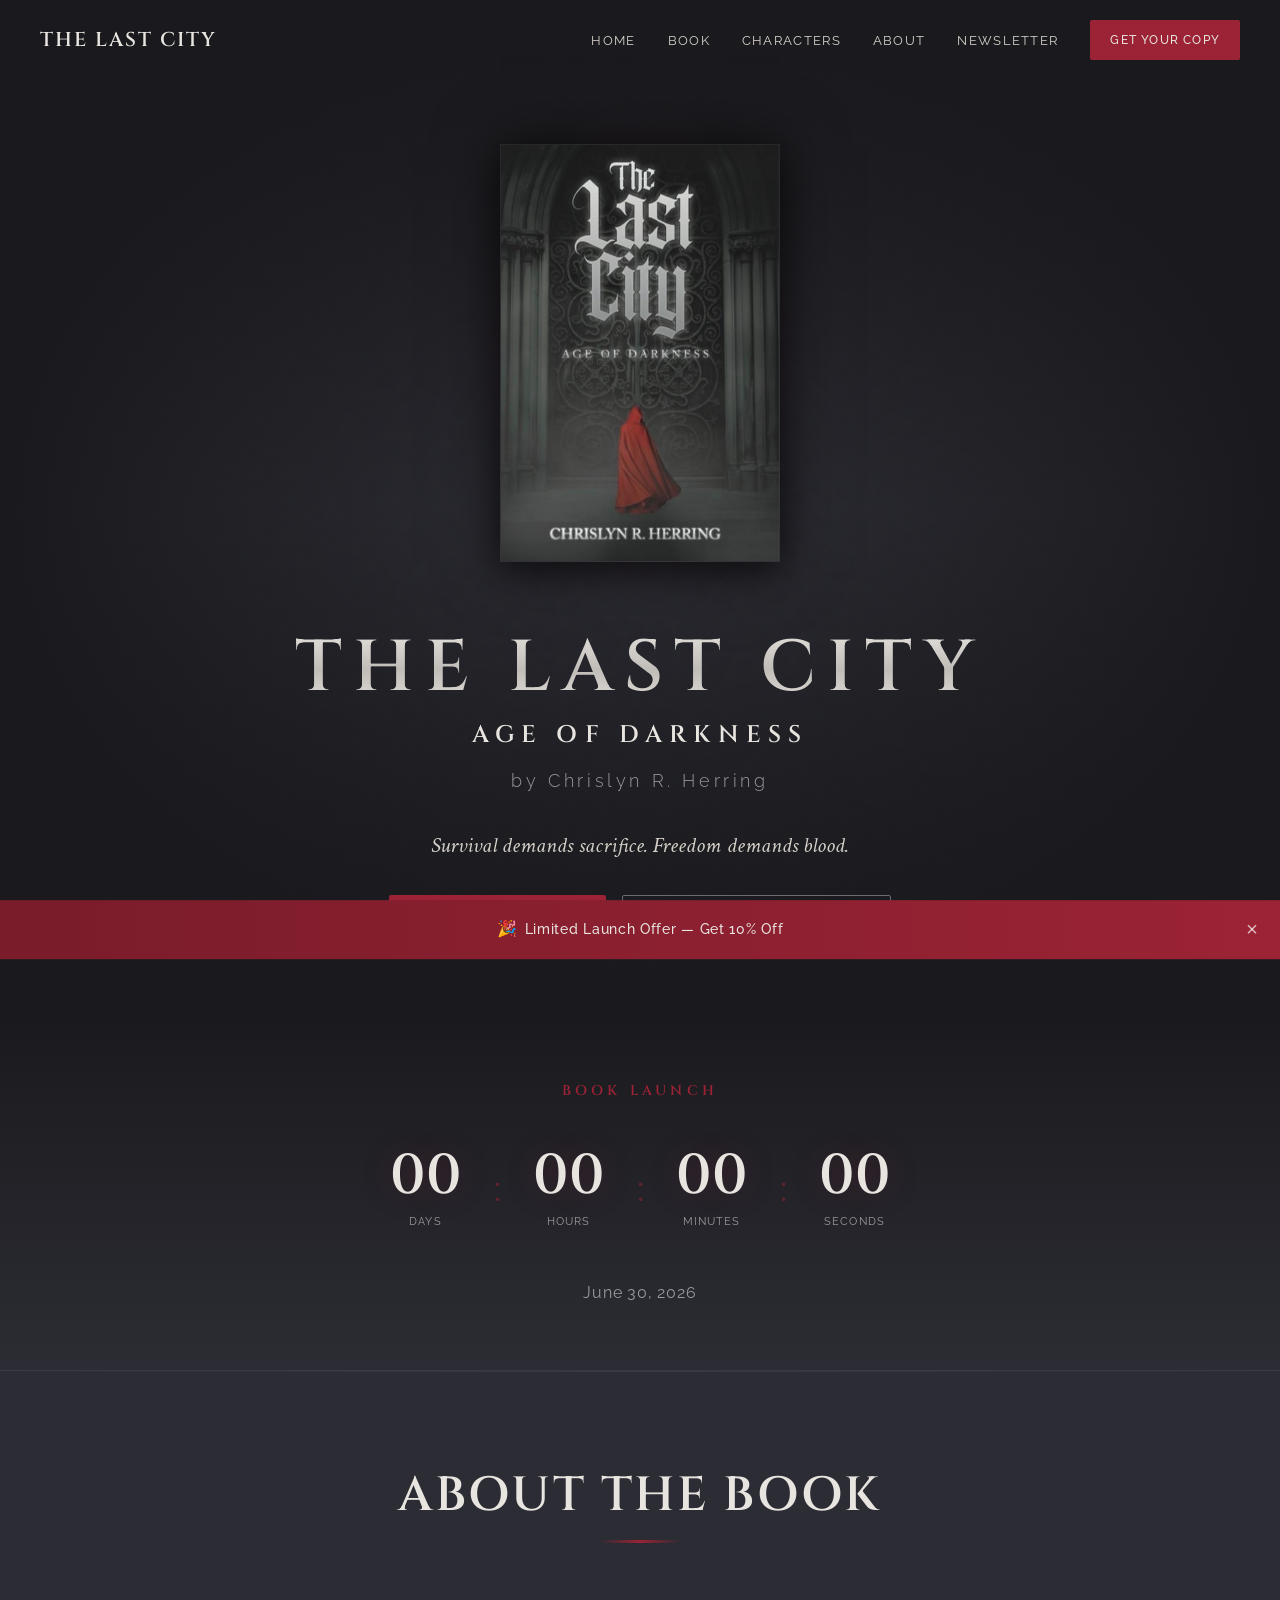
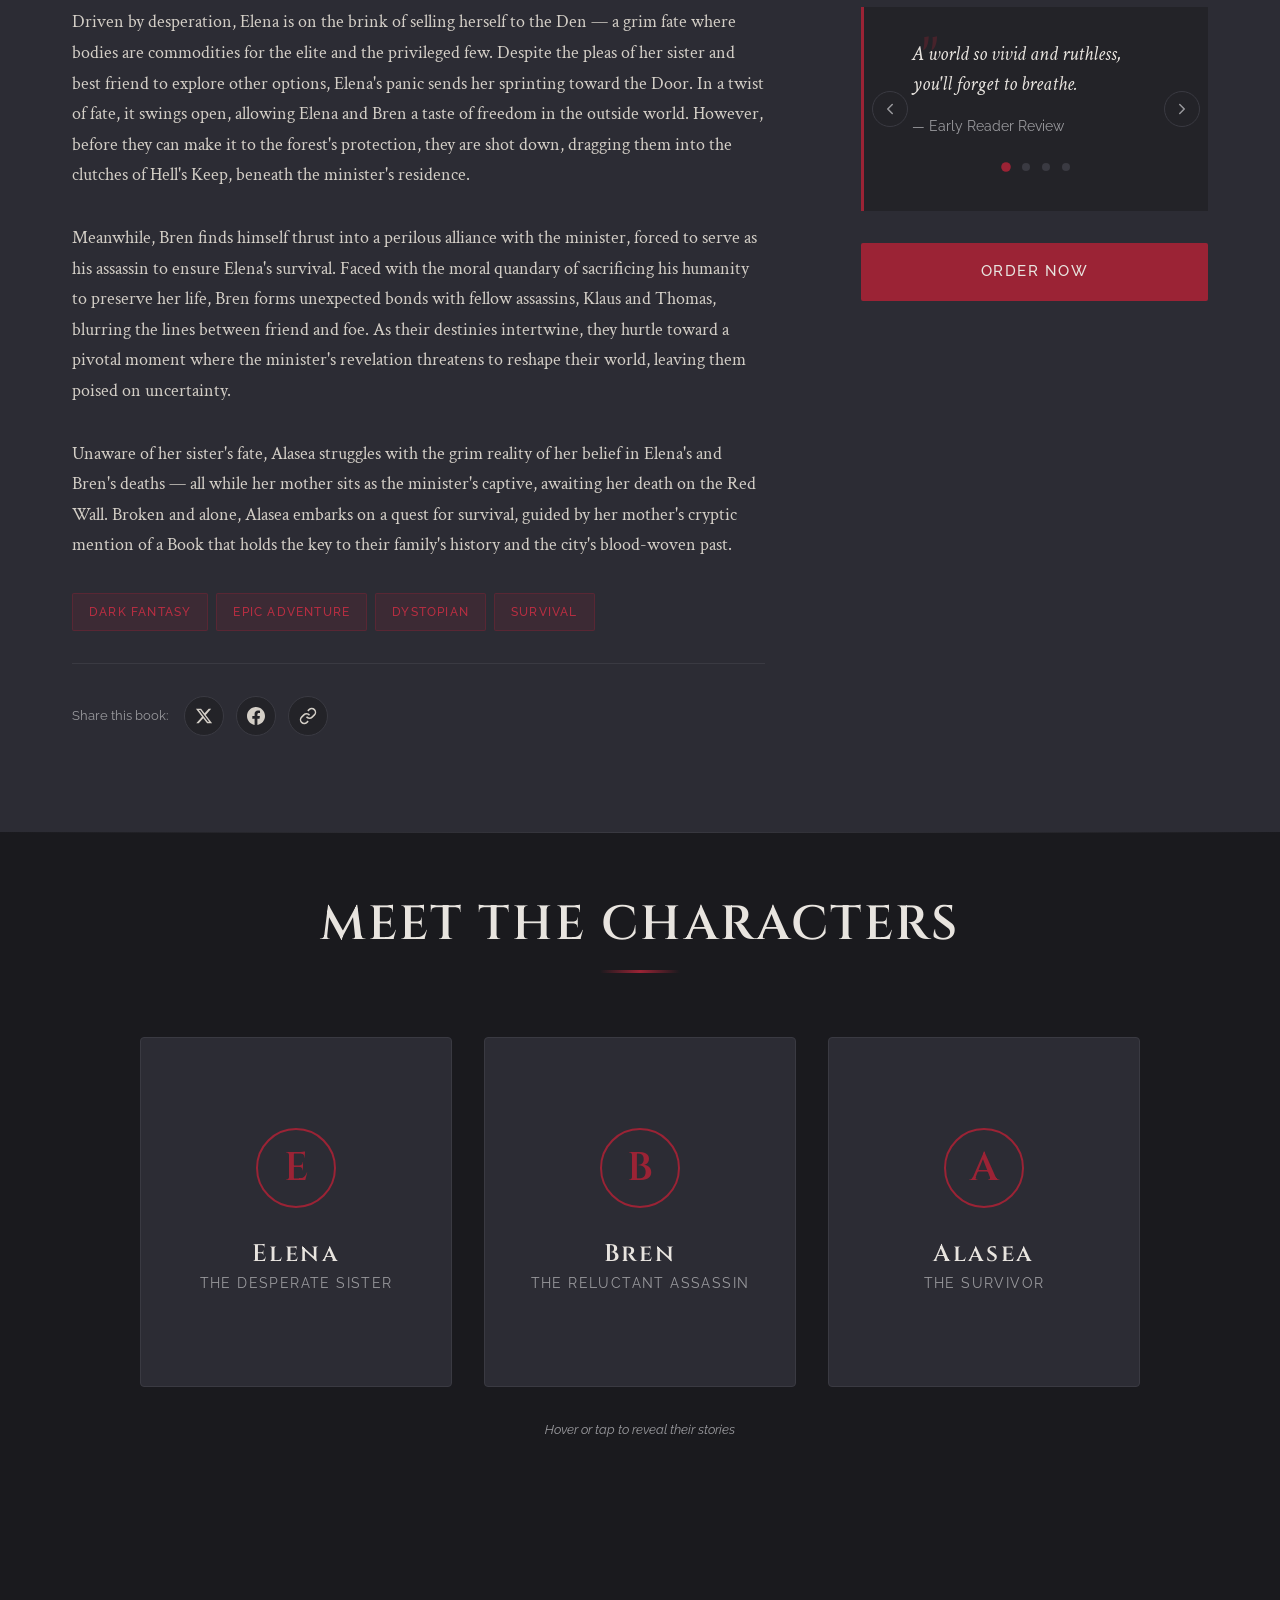
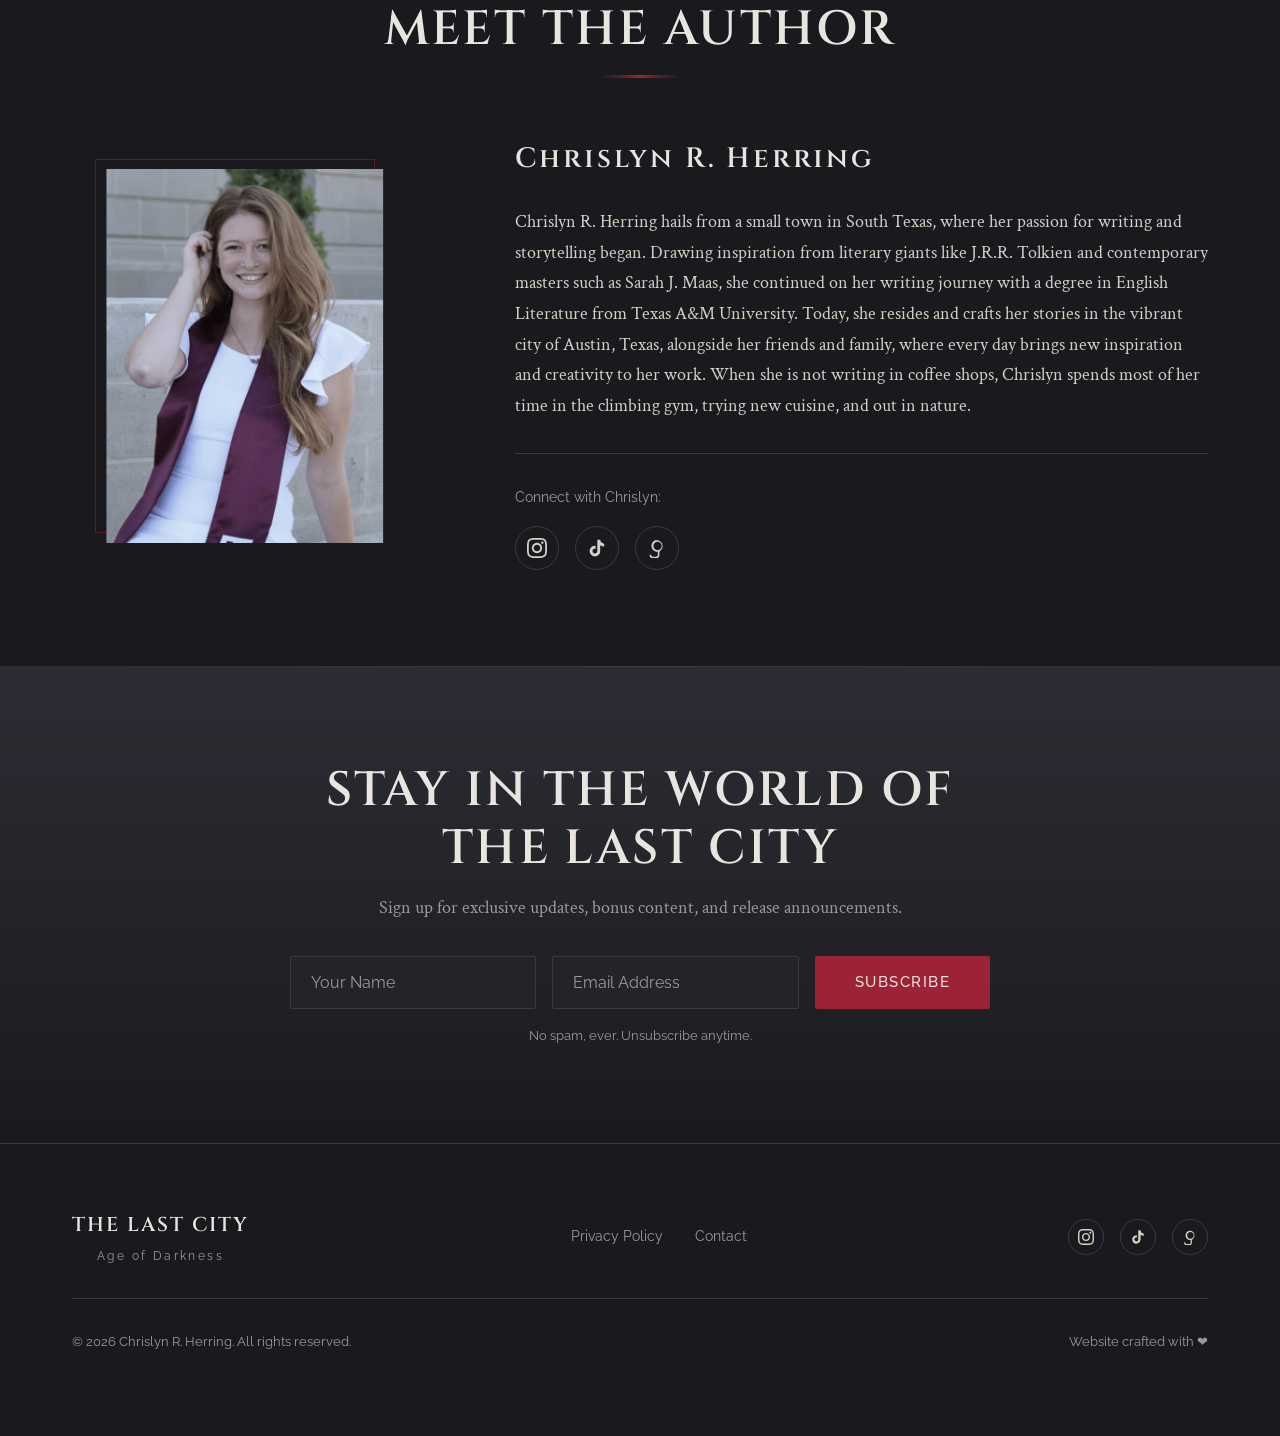
==== index.html @ 41995a2a "image" ====
<!DOCTYPE html>
<html lang="en">
<head>
    <meta charset="UTF-8">
    <meta name="viewport" content="width=device-width, initial-scale=1.0">
    <meta name="description" content="The Last City: Age of Darkness - A dark fantasy novel by Chrislyn R. Herring. Survival demands sacrifice. Freedom demands blood.">
    <meta name="keywords" content="dark fantasy, dystopian, epic adventure, survival, Chrislyn R. Herring, The Last City">
    <meta name="author" content="Chrislyn R. Herring">

    <!-- Open Graph Meta Tags -->
    <meta property="og:title" content="The Last City: Age of Darkness by Chrislyn R. Herring">
    <meta property="og:description" content="Survival demands sacrifice. Freedom demands blood. A dark fantasy epic where desperation meets destiny.">
    <meta property="og:image" content="https://ahicks5.github.io/herring-site/images/book-cover.jfif">
    <meta property="og:image:width" content="1200">
    <meta property="og:image:height" content="630">
    <meta property="og:image:type" content="image/jpeg">
    <meta property="og:type" content="website">
    <meta property="og:url" content="https://ahicks5.github.io/herring-site/">
    <meta property="og:site_name" content="The Last City">

    <!-- Twitter Card Meta Tags -->
    <meta name="twitter:card" content="summary_large_image">
    <meta name="twitter:title" content="The Last City: Age of Darkness">
    <meta name="twitter:description" content="Survival demands sacrifice. Freedom demands blood.">
    <meta name="twitter:image" content="https://ahicks5.github.io/herring-site/images/book-cover.jfif">
    <meta name="twitter:image:alt" content="The Last City: Age of Darkness book cover">

    <title>The Last City: Age of Darkness | Chrislyn R. Herring</title>

    <!-- Favicon -->
    <link rel="icon" type="image/png" href="favicon.png">

    <!-- Google Fonts -->
    <link rel="preconnect" href="https://fonts.googleapis.com">
    <link rel="preconnect" href="https://fonts.gstatic.com" crossorigin>
    <link href="https://fonts.googleapis.com/css2?family=Cinzel:wght@400;500;600;700&family=Crimson+Text:ital,wght@0,400;0,600;1,400&family=Raleway:wght@300;400;500;600&display=swap" rel="stylesheet">

    <!-- Stylesheet -->
    <link rel="stylesheet" href="styles.css">
</head>
<body>
    <!-- Navigation -->
    <nav class="navbar" id="navbar">
        <div class="nav-container">
            <a href="#home" class="nav-logo">
                <span class="logo-text">The Last City</span>
            </a>

            <button class="nav-toggle" id="navToggle" aria-label="Toggle navigation menu">
                <span class="hamburger"></span>
            </button>

            <ul class="nav-menu" id="navMenu">
                <li class="nav-item">
                    <a href="#home" class="nav-link">Home</a>
                </li>
                <li class="nav-item">
                    <a href="#book" class="nav-link">Book</a>
                </li>
                <li class="nav-item">
                    <a href="#characters" class="nav-link">Characters</a>
                </li>
                <li class="nav-item">
                    <a href="#author" class="nav-link">About</a>
                </li>
                <li class="nav-item">
                    <a href="#newsletter" class="nav-link">Newsletter</a>
                </li>
                <li class="nav-item nav-cta">
                    <a href="#" class="btn btn-primary btn-nav">Get Your Copy</a>
                </li>
            </ul>
        </div>
    </nav>

    <!-- Hero Section -->
    <section class="hero" id="home">
        <div class="hero-bg-texture" data-parallax data-speed="0.2"></div>
        <div class="hero-parallax-layer" data-parallax data-speed="0.1"></div>
        <div class="hero-content">
            <div class="hero-book" id="bookContainer">
                <div class="book-glow"></div>
                <div class="book-3d">
                    <div class="book-spine"></div>
                    <img src="images/book-cover.jfif" alt="The Last City: Age of Darkness book cover" class="book-cover">
                </div>
            </div>
            <div class="hero-text">
                <h1 class="hero-title">
                    <span class="title-main">The Last City</span>
                    <span class="title-sub">Age of Darkness</span>
                </h1>
                <p class="hero-author">by Chrislyn R. Herring</p>
                <p class="hero-tagline" id="heroTagline">
                    <span class="tagline-word">Survival</span>
                    <span class="tagline-word">demands</span>
                    <span class="tagline-word">sacrifice.</span>
                    <span class="tagline-word">Freedom</span>
                    <span class="tagline-word">demands</span>
                    <span class="tagline-word">blood.</span>
                </p>
                <div class="hero-cta">
                    <a href="#" class="btn btn-primary btn-lg">Get Your Copy</a>
                    <a href="#book" class="btn btn-secondary btn-lg">Discover the Story</a>
                </div>
            </div>
        </div>
    </section>

    <!-- Countdown Timer Section -->
    <section class="countdown-section" id="countdown">
        <div class="container">
            <h2 class="countdown-title">Book Launch</h2>
            <div class="countdown-timer" id="countdownTimer">
                <div class="countdown-item">
                    <span class="countdown-number" id="countDays">00</span>
                    <span class="countdown-label">Days</span>
                </div>
                <div class="countdown-separator">:</div>
                <div class="countdown-item">
                    <span class="countdown-number" id="countHours">00</span>
                    <span class="countdown-label">Hours</span>
                </div>
                <div class="countdown-separator">:</div>
                <div class="countdown-item">
                    <span class="countdown-number" id="countMinutes">00</span>
                    <span class="countdown-label">Minutes</span>
                </div>
                <div class="countdown-separator">:</div>
                <div class="countdown-item">
                    <span class="countdown-number" id="countSeconds">00</span>
                    <span class="countdown-label">Seconds</span>
                </div>
            </div>
            <p class="countdown-date">June 30, 2026</p>
        </div>
    </section>

    <!-- About the Book Section -->
    <section class="section book-section" id="book">
        <div class="container">
            <header class="section-header">
                <h2 class="section-title">About the Book</h2>
                <div class="title-accent"></div>
            </header>

            <div class="book-content">
                <div class="book-description">
                    <div class="synopsis">
                        <p>Driven by desperation, Elena is on the brink of selling herself to the Den — a grim fate where bodies are commodities for the elite and the privileged few. Despite the pleas of her sister and best friend to explore other options, Elena's panic sends her sprinting toward the Door. In a twist of fate, it swings open, allowing Elena and Bren a taste of freedom in the outside world. However, before they can make it to the forest's protection, they are shot down, dragging them into the clutches of Hell's Keep, beneath the minister's residence.</p>

                        <p>Meanwhile, Bren finds himself thrust into a perilous alliance with the minister, forced to serve as his assassin to ensure Elena's survival. Faced with the moral quandary of sacrificing his humanity to preserve her life, Bren forms unexpected bonds with fellow assassins, Klaus and Thomas, blurring the lines between friend and foe. As their destinies intertwine, they hurtle toward a pivotal moment where the minister's revelation threatens to reshape their world, leaving them poised on uncertainty.</p>

                        <p>Unaware of her sister's fate, Alasea struggles with the grim reality of her belief in Elena's and Bren's deaths — all while her mother sits as the minister's captive, awaiting her death on the Red Wall. Broken and alone, Alasea embarks on a quest for survival, guided by her mother's cryptic mention of a Book that holds the key to their family's history and the city's blood-woven past.</p>
                    </div>

                    <div class="genre-tags">
                        <span class="genre-tag">Dark Fantasy</span>
                        <span class="genre-tag">Epic Adventure</span>
                        <span class="genre-tag">Dystopian</span>
                        <span class="genre-tag">Survival</span>
                    </div>

                    <!-- Share Buttons -->
                    <div class="share-section">
                        <span class="share-label">Share this book:</span>
                        <div class="share-buttons">
                            <button class="share-btn" data-share="twitter" aria-label="Share on Twitter">
                                <svg viewBox="0 0 24 24" fill="currentColor">
                                    <path d="M18.244 2.25h3.308l-7.227 8.26 8.502 11.24H16.17l-5.214-6.817L4.99 21.75H1.68l7.73-8.835L1.254 2.25H8.08l4.713 6.231zm-1.161 17.52h1.833L7.084 4.126H5.117z"/>
                                </svg>
                            </button>
                            <button class="share-btn" data-share="facebook" aria-label="Share on Facebook">
                                <svg viewBox="0 0 24 24" fill="currentColor">
                                    <path d="M24 12.073c0-6.627-5.373-12-12-12s-12 5.373-12 12c0 5.99 4.388 10.954 10.125 11.854v-8.385H7.078v-3.47h3.047V9.43c0-3.007 1.792-4.669 4.533-4.669 1.312 0 2.686.235 2.686.235v2.953H15.83c-1.491 0-1.956.925-1.956 1.874v2.25h3.328l-.532 3.47h-2.796v8.385C19.612 23.027 24 18.062 24 12.073z"/>
                                </svg>
                            </button>
                            <button class="share-btn" data-share="copy" aria-label="Copy link">
                                <svg viewBox="0 0 24 24" fill="none" stroke="currentColor" stroke-width="2">
                                    <path d="M10 13a5 5 0 0 0 7.54.54l3-3a5 5 0 0 0-7.07-7.07l-1.72 1.71"/>
                                    <path d="M14 11a5 5 0 0 0-7.54-.54l-3 3a5 5 0 0 0 7.07 7.07l1.71-1.71"/>
                                </svg>
                            </button>
                        </div>
                    </div>
                </div>

                <aside class="book-sidebar">
                    <!-- Quote Carousel -->
                    <div class="quote-carousel" id="quoteCarousel">
                        <button class="quote-arrow quote-arrow-left" aria-label="Previous quote">
                            <svg viewBox="0 0 24 24" fill="none" stroke="currentColor" stroke-width="2" stroke-linecap="round" stroke-linejoin="round"><polyline points="15 18 9 12 15 6"></polyline></svg>
                        </button>
                        <div class="quote-slides">
                            <blockquote class="quote-slide active">
                                <div class="quote-mark">"</div>
                                <p class="quote-text">A world so vivid and ruthless, you'll forget to breathe.</p>
                                <div class="quote-attribution">— Early Reader Review</div>
                            </blockquote>
                            <blockquote class="quote-slide">
                                <div class="quote-mark">"</div>
                                <p class="quote-text">Dark, gripping, and impossible to put down. A stunning debut.</p>
                                <div class="quote-attribution">— Beta Reader</div>
                            </blockquote>
                            <blockquote class="quote-slide">
                                <div class="quote-mark">"</div>
                                <p class="quote-text">The characters will haunt you long after the final page.</p>
                                <div class="quote-attribution">— ARC Reviewer</div>
                            </blockquote>
                            <blockquote class="quote-slide">
                                <div class="quote-mark">"</div>
                                <p class="quote-text">A masterful blend of despair and hope. Simply unforgettable.</p>
                                <div class="quote-attribution">— Book Blogger</div>
                            </blockquote>
                        </div>
                        <button class="quote-arrow quote-arrow-right" aria-label="Next quote">
                            <svg viewBox="0 0 24 24" fill="none" stroke="currentColor" stroke-width="2" stroke-linecap="round" stroke-linejoin="round"><polyline points="9 18 15 12 9 6"></polyline></svg>
                        </button>
                        <div class="quote-dots">
                            <button class="quote-dot active" data-slide="0" aria-label="Quote 1"></button>
                            <button class="quote-dot" data-slide="1" aria-label="Quote 2"></button>
                            <button class="quote-dot" data-slide="2" aria-label="Quote 3"></button>
                            <button class="quote-dot" data-slide="3" aria-label="Quote 4"></button>
                        </div>
                    </div>

                    <a href="#" class="btn btn-primary btn-lg btn-block">Order Now</a>
                </aside>
            </div>
        </div>
    </section>

    <!-- Characters Section -->
    <section class="section characters-section" id="characters">
        <div class="container">
            <header class="section-header">
                <h2 class="section-title">Meet the Characters</h2>
                <div class="title-accent"></div>
            </header>

            <div class="characters-grid">
                <!-- Elena Card -->
                <div class="character-card">
                    <div class="card-inner">
                        <div class="card-front">
                            <div class="character-icon">E</div>
                            <h3 class="character-name">Elena</h3>
                            <p class="character-role">The Desperate Sister</p>
                        </div>
                        <div class="card-back">
                            <h3 class="character-name">Elena</h3>
                            <p class="character-bio">Driven to the brink by desperation, Elena faces an impossible choice: sell herself to the Den or watch her family perish. Her sprint toward freedom sets in motion events that will change everything.</p>
                        </div>
                    </div>
                </div>

                <!-- Bren Card -->
                <div class="character-card">
                    <div class="card-inner">
                        <div class="card-front">
                            <div class="character-icon">B</div>
                            <h3 class="character-name">Bren</h3>
                            <p class="character-role">The Reluctant Assassin</p>
                        </div>
                        <div class="card-back">
                            <h3 class="character-name">Bren</h3>
                            <p class="character-bio">Forced into a deadly alliance with the minister, Bren must become an assassin to keep Elena alive. But how much of his humanity will he sacrifice to save the one he loves?</p>
                        </div>
                    </div>
                </div>

                <!-- Alasea Card -->
                <div class="character-card">
                    <div class="card-inner">
                        <div class="card-front">
                            <div class="character-icon">A</div>
                            <h3 class="character-name">Alasea</h3>
                            <p class="character-role">The Survivor</p>
                        </div>
                        <div class="card-back">
                            <h3 class="character-name">Alasea</h3>
                            <p class="character-bio">Believing her sister dead and her mother condemned, Alasea must find the strength to survive alone. A mysterious Book may hold the secrets to her family's past—and the city's dark future.</p>
                        </div>
                    </div>
                </div>
            </div>

            <p class="characters-hint">Hover or tap to reveal their stories</p>
        </div>
    </section>

    <!-- About the Author Section -->
    <section class="section author-section" id="author">
        <div class="container">
            <header class="section-header">
                <h2 class="section-title">Meet the Author</h2>
                <div class="title-accent"></div>
            </header>

            <div class="author-content">
                <div class="author-image-wrapper">
                    <div class="author-image-frame">
                        <img src="images/author.png"
                             alt="Chrislyn R. Herring, author of The Last City"
                             class="author-image"
                             loading="lazy">
                    </div>
                </div>

                <div class="author-bio">
                    <h3 class="author-name">Chrislyn R. Herring</h3>
                    <p>Chrislyn R. Herring hails from a small town in South Texas, where her passion for writing and storytelling began. Drawing inspiration from literary giants like J.R.R. Tolkien and contemporary masters such as Sarah J. Maas, she continued on her writing journey with a degree in English Literature from Texas A&amp;M University. Today, she resides and crafts her stories in the vibrant city of Austin, Texas, alongside her friends and family, where every day brings new inspiration and creativity to her work. When she is not writing in coffee shops, Chrislyn spends most of her time in the climbing gym, trying new cuisine, and out in nature.</p>

                    <div class="author-social">
                        <span class="social-label">Connect with Chrislyn:</span>
                        <div class="social-links">
                            <a href="https://instagram.com/c.r.herring" target="_blank" rel="noopener noreferrer" class="social-link" aria-label="Instagram">
                                <svg class="social-icon" viewBox="0 0 24 24" fill="currentColor">
                                    <path d="M12 2.163c3.204 0 3.584.012 4.85.07 3.252.148 4.771 1.691 4.919 4.919.058 1.265.069 1.645.069 4.849 0 3.205-.012 3.584-.069 4.849-.149 3.225-1.664 4.771-4.919 4.919-1.266.058-1.644.07-4.85.07-3.204 0-3.584-.012-4.849-.07-3.26-.149-4.771-1.699-4.919-4.92-.058-1.265-.07-1.644-.07-4.849 0-3.204.013-3.583.07-4.849.149-3.227 1.664-4.771 4.919-4.919 1.266-.057 1.645-.069 4.849-.069zm0-2.163c-3.259 0-3.667.014-4.947.072-4.358.2-6.78 2.618-6.98 6.98-.059 1.281-.073 1.689-.073 4.948 0 3.259.014 3.668.072 4.948.2 4.358 2.618 6.78 6.98 6.98 1.281.058 1.689.072 4.948.072 3.259 0 3.668-.014 4.948-.072 4.354-.2 6.782-2.618 6.979-6.98.059-1.28.073-1.689.073-4.948 0-3.259-.014-3.667-.072-4.947-.196-4.354-2.617-6.78-6.979-6.98-1.281-.059-1.69-.073-4.949-.073zm0 5.838c-3.403 0-6.162 2.759-6.162 6.162s2.759 6.163 6.162 6.163 6.162-2.759 6.162-6.163c0-3.403-2.759-6.162-6.162-6.162zm0 10.162c-2.209 0-4-1.79-4-4 0-2.209 1.791-4 4-4s4 1.791 4 4c0 2.21-1.791 4-4 4zm6.406-11.845c-.796 0-1.441.645-1.441 1.44s.645 1.44 1.441 1.44c.795 0 1.439-.645 1.439-1.44s-.644-1.44-1.439-1.44z"/>
                                </svg>
                            </a>
                            <a href="#" class="social-link" aria-label="TikTok">
                                <svg class="social-icon" viewBox="0 0 24 24" fill="currentColor">
                                    <path d="M19.59 6.69a4.83 4.83 0 01-3.77-4.25V2h-3.45v13.67a2.89 2.89 0 01-5.2 1.74 2.89 2.89 0 012.31-4.64 2.93 2.93 0 01.88.13V9.4a6.84 6.84 0 00-1-.05A6.33 6.33 0 005 20.1a6.34 6.34 0 0010.86-4.43v-7a8.16 8.16 0 004.77 1.52v-3.4a4.85 4.85 0 01-1-.1z"/>
                                </svg>
                            </a>
                            <a href="#" class="social-link" aria-label="Goodreads">
                                <svg class="social-icon" viewBox="0 0 24 24" fill="currentColor">
                                    <path d="M12.01 2.5c-3.19 0-5.86 2.27-6.45 5.29-.12.6-.18 1.22-.18 1.84 0 3.86 3.14 7 7 7 .19 0 .37-.01.56-.02v3.91c0 1.1-.9 2-2 2H7.06c-.37 0-.72-.1-1.03-.28l-.02-.01c-.59-.35-.95-.99-.95-1.71v-.41H3.01v.41c0 1.42.72 2.74 1.92 3.51l.02.01c.61.38 1.3.59 2.02.59h3.88c2.21 0 4-1.79 4-4v-4.58c2.28-1.19 3.86-3.56 3.86-6.29 0-3.87-3.14-7-7-7h-.68l-.02.01zm.68 12.13c-2.75 0-5-2.24-5-5s2.25-5 5-5 5 2.24 5 5-2.25 5-5 5z"/>
                                </svg>
                            </a>
                        </div>
                    </div>
                </div>
            </div>
        </div>
    </section>

    <!-- Newsletter Section -->
    <section class="section newsletter-section" id="newsletter">
        <div class="container">
            <div class="newsletter-content">
                <header class="newsletter-header">
                    <h2 class="section-title">Stay in the World of The Last City</h2>
                    <p class="newsletter-subtitle">Sign up for exclusive updates, bonus content, and release announcements.</p>
                </header>

                <form class="newsletter-form" action="#newsletter-signup" method="POST">
                    <div class="form-row">
                        <div class="form-group">
                            <label for="newsletter-name" class="visually-hidden">Your Name</label>
                            <input type="text"
                                   id="newsletter-name"
                                   name="name"
                                   placeholder="Your Name"
                                   required
                                   class="form-input">
                        </div>
                        <div class="form-group">
                            <label for="newsletter-email" class="visually-hidden">Email Address</label>
                            <input type="email"
                                   id="newsletter-email"
                                   name="email"
                                   placeholder="Email Address"
                                   required
                                   class="form-input">
                        </div>
                        <button type="submit" class="btn btn-primary btn-lg">Subscribe</button>
                    </div>
                    <p class="form-note">No spam, ever. Unsubscribe anytime.</p>
                </form>
            </div>
        </div>
    </section>

    <!-- Footer -->
    <footer class="footer">
        <div class="container">
            <div class="footer-content">
                <div class="footer-brand">
                    <span class="footer-logo">The Last City</span>
                    <p class="footer-tagline">Age of Darkness</p>
                </div>

                <nav class="footer-nav">
                    <a href="#" class="footer-link">Privacy Policy</a>
                    <a href="#" class="footer-link">Contact</a>
                </nav>

                <div class="footer-social">
                    <a href="https://instagram.com/c.r.herring" target="_blank" rel="noopener noreferrer" class="social-link" aria-label="Instagram">
                        <svg class="social-icon" viewBox="0 0 24 24" fill="currentColor">
                            <path d="M12 2.163c3.204 0 3.584.012 4.85.07 3.252.148 4.771 1.691 4.919 4.919.058 1.265.069 1.645.069 4.849 0 3.205-.012 3.584-.069 4.849-.149 3.225-1.664 4.771-4.919 4.919-1.266.058-1.644.07-4.85.07-3.204 0-3.584-.012-4.849-.07-3.26-.149-4.771-1.699-4.919-4.92-.058-1.265-.07-1.644-.07-4.849 0-3.204.013-3.583.07-4.849.149-3.227 1.664-4.771 4.919-4.919 1.266-.057 1.645-.069 4.849-.069zm0-2.163c-3.259 0-3.667.014-4.947.072-4.358.2-6.78 2.618-6.98 6.98-.059 1.281-.073 1.689-.073 4.948 0 3.259.014 3.668.072 4.948.2 4.358 2.618 6.78 6.98 6.98 1.281.058 1.689.072 4.948.072 3.259 0 3.668-.014 4.948-.072 4.354-.2 6.782-2.618 6.979-6.98.059-1.28.073-1.689.073-4.948 0-3.259-.014-3.667-.072-4.947-.196-4.354-2.617-6.78-6.979-6.98-1.281-.059-1.69-.073-4.949-.073zm0 5.838c-3.403 0-6.162 2.759-6.162 6.162s2.759 6.163 6.162 6.163 6.162-2.759 6.162-6.163c0-3.403-2.759-6.162-6.162-6.162zm0 10.162c-2.209 0-4-1.79-4-4 0-2.209 1.791-4 4-4s4 1.791 4 4c0 2.21-1.791 4-4 4zm6.406-11.845c-.796 0-1.441.645-1.441 1.44s.645 1.44 1.441 1.44c.795 0 1.439-.645 1.439-1.44s-.644-1.44-1.439-1.44z"/>
                        </svg>
                    </a>
                    <a href="#" class="social-link" aria-label="TikTok">
                        <svg class="social-icon" viewBox="0 0 24 24" fill="currentColor">
                            <path d="M19.59 6.69a4.83 4.83 0 01-3.77-4.25V2h-3.45v13.67a2.89 2.89 0 01-5.2 1.74 2.89 2.89 0 012.31-4.64 2.93 2.93 0 01.88.13V9.4a6.84 6.84 0 00-1-.05A6.33 6.33 0 005 20.1a6.34 6.34 0 0010.86-4.43v-7a8.16 8.16 0 004.77 1.52v-3.4a4.85 4.85 0 01-1-.1z"/>
                        </svg>
                    </a>
                    <a href="#" class="social-link" aria-label="Goodreads">
                        <svg class="social-icon" viewBox="0 0 24 24" fill="currentColor">
                            <path d="M12.01 2.5c-3.19 0-5.86 2.27-6.45 5.29-.12.6-.18 1.22-.18 1.84 0 3.86 3.14 7 7 7 .19 0 .37-.01.56-.02v3.91c0 1.1-.9 2-2 2H7.06c-.37 0-.72-.1-1.03-.28l-.02-.01c-.59-.35-.95-.99-.95-1.71v-.41H3.01v.41c0 1.42.72 2.74 1.92 3.51l.02.01c.61.38 1.3.59 2.02.59h3.88c2.21 0 4-1.79 4-4v-4.58c2.28-1.19 3.86-3.56 3.86-6.29 0-3.87-3.14-7-7-7h-.68l-.02.01zm.68 12.13c-2.75 0-5-2.24-5-5s2.25-5 5-5 5 2.24 5 5-2.25 5-5 5z"/>
                        </svg>
                    </a>
                </div>
            </div>

            <div class="footer-bottom">
                <p class="copyright">&copy; 2026 Chrislyn R. Herring. All rights reserved.</p>
                <p class="footer-credit">Website crafted with &#10084;</p>
            </div>
        </div>
    </footer>

    <!-- Promo Popup Modal -->
    <div class="modal-overlay" id="promoModal">
        <div class="modal" role="dialog" aria-labelledby="modalTitle" aria-modal="true">
            <button class="modal-close" id="modalClose" aria-label="Close popup">
                <svg viewBox="0 0 24 24" fill="none" stroke="currentColor" stroke-width="2">
                    <line x1="18" y1="6" x2="6" y2="18"></line>
                    <line x1="6" y1="6" x2="18" y2="18"></line>
                </svg>
            </button>

            <div class="modal-content">
                <div class="modal-header">
                    <h3 class="modal-title" id="modalTitle">Get 10% Off Your Copy!</h3>
                    <p class="modal-subtitle">Use code at checkout:</p>
                    <div class="promo-code">
                        <span class="code">LASTCITY10</span>
                        <button class="copy-btn" id="copyCode" aria-label="Copy promo code">
                            <svg viewBox="0 0 24 24" fill="none" stroke="currentColor" stroke-width="2">
                                <rect x="9" y="9" width="13" height="13" rx="2" ry="2"></rect>
                                <path d="M5 15H4a2 2 0 0 1-2-2V4a2 2 0 0 1 2-2h9a2 2 0 0 1 2 2v1"></path>
                            </svg>
                        </button>
                    </div>
                </div>

                <a href="#" class="btn btn-primary btn-lg btn-block modal-cta">Claim Your Discount</a>

                <div class="modal-divider">
                    <span>or</span>
                </div>

                <div class="modal-newsletter">
                    <h4 class="modal-newsletter-title">Join the mailing list for updates on Book 2</h4>
                    <form class="modal-form" action="#newsletter-signup" method="POST">
                        <div class="form-group">
                            <input type="text"
                                   name="name"
                                   placeholder="Your Name"
                                   required
                                   class="form-input">
                        </div>
                        <div class="form-group">
                            <input type="email"
                                   name="email"
                                   placeholder="Email Address"
                                   required
                                   class="form-input">
                        </div>
                        <button type="submit" class="btn btn-secondary btn-block">Subscribe for Updates</button>
                    </form>
                </div>
            </div>
        </div>
    </div>

    <!-- Bottom Ribbon Banner -->
    <div class="promo-ribbon" id="promoRibbon">
        <span class="ribbon-emoji">&#127881;</span>
        <span class="ribbon-text">Limited Launch Offer — Get 10% Off</span>
        <button class="ribbon-close" id="ribbonClose" aria-label="Close ribbon">
            <svg viewBox="0 0 24 24" fill="none" stroke="currentColor" stroke-width="2">
                <line x1="18" y1="6" x2="6" y2="18"></line>
                <line x1="6" y1="6" x2="18" y2="18"></line>
            </svg>
        </button>
    </div>

    <!-- JavaScript -->
    <script src="script.js"></script>
</body>
</html>
---- styles.css ----
/* ============================================
   THE LAST CITY - Author Website Styles
   ============================================
   Color scheme extracted from book cover:
   - Gothic cathedral, crimson cloak, silver lettering
   ============================================ */

/* CSS Custom Properties (Color Palette)
   ============================================
   CUSTOMIZE COLORS HERE - Change these values to update the entire site */
:root {
    /* Primary Backgrounds */
    --color-bg-primary: #1A1A1E;        /* Deep charcoal/near-black */
    --color-bg-secondary: #2C2C34;       /* Dark slate gray for cards */
    --color-bg-tertiary: #232328;        /* Slightly lighter for depth */

    /* Accents & Borders */
    --color-accent-subtle: #6B6B73;      /* Ash/stone gray */
    --color-border: #3A3A42;             /* Subtle borders */

    /* Text Colors */
    --color-text-heading: #E8E4DF;       /* Silver white - headings */
    --color-text-body: #D4CFC7;          /* Warm off-white - body */
    --color-text-muted: #9A9A9E;         /* Muted text */

    /* Accent Colors (Crimson) */
    --color-primary: #9B2335;            /* Crimson red - primary accent */
    --color-primary-hover: #B82E42;      /* Muted crimson - hover state */
    --color-primary-dark: #7A1C2A;       /* Darker crimson */

    /* Typography */
    --font-heading: 'Cinzel', serif;
    --font-body: 'Crimson Text', serif;
    --font-ui: 'Raleway', sans-serif;

    /* Spacing */
    --spacing-xs: 0.5rem;
    --spacing-sm: 1rem;
    --spacing-md: 2rem;
    --spacing-lg: 4rem;
    --spacing-xl: 6rem;

    /* Transitions */
    --transition-fast: 0.2s ease;
    --transition-normal: 0.3s ease;
    --transition-slow: 0.5s ease;

    /* Shadows */
    --shadow-sm: 0 2px 4px rgba(0, 0, 0, 0.3);
    --shadow-md: 0 4px 12px rgba(0, 0, 0, 0.4);
    --shadow-lg: 0 8px 30px rgba(0, 0, 0, 0.5);
    --shadow-glow: 0 0 40px rgba(155, 35, 53, 0.3);

    /* Layout */
    --max-width: 1200px;
    --nav-height: 80px;
}

/* Reset & Base Styles
   ============================================ */
*,
*::before,
*::after {
    box-sizing: border-box;
    margin: 0;
    padding: 0;
}

html {
    scroll-behavior: smooth;
    font-size: 16px;
    overflow-x: hidden;
}

body {
    font-family: var(--font-body);
    font-size: 1.125rem;
    line-height: 1.7;
    color: var(--color-text-body);
    background-color: var(--color-bg-primary);
    -webkit-font-smoothing: antialiased;
    -moz-osx-font-smoothing: grayscale;
    overflow-x: hidden;
}

img {
    max-width: 100%;
    height: auto;
    display: block;
}

a {
    color: inherit;
    text-decoration: none;
    transition: color var(--transition-fast);
}

ul {
    list-style: none;
}

/* Utility Classes
   ============================================ */
.container {
    width: 100%;
    max-width: var(--max-width);
    margin: 0 auto;
    padding: 0 var(--spacing-md);
}

.visually-hidden {
    position: absolute;
    width: 1px;
    height: 1px;
    padding: 0;
    margin: -1px;
    overflow: hidden;
    clip: rect(0, 0, 0, 0);
    white-space: nowrap;
    border: 0;
}

/* Typography
   ============================================ */
h1, h2, h3, h4, h5, h6 {
    font-family: var(--font-heading);
    font-weight: 600;
    color: var(--color-text-heading);
    line-height: 1.2;
}

.section-title {
    font-size: clamp(2rem, 5vw, 3rem);
    text-align: center;
    letter-spacing: 0.05em;
    text-transform: uppercase;
}

.section-header {
    margin-bottom: var(--spacing-lg);
}

.title-accent {
    width: 80px;
    height: 3px;
    background: linear-gradient(90deg, transparent, var(--color-primary), transparent);
    margin: var(--spacing-sm) auto 0;
}

/* Buttons
   ============================================ */
.btn {
    display: inline-flex;
    align-items: center;
    justify-content: center;
    font-family: var(--font-ui);
    font-size: 0.875rem;
    font-weight: 500;
    letter-spacing: 0.1em;
    text-transform: uppercase;
    padding: 0.875rem 2rem;
    border: none;
    border-radius: 2px;
    cursor: pointer;
    transition: all var(--transition-normal);
    white-space: nowrap;
}

.btn-primary {
    background-color: var(--color-primary);
    color: var(--color-text-heading);
}

.btn-primary:hover {
    background-color: var(--color-primary-hover);
    transform: translateY(-2px);
    box-shadow: var(--shadow-md);
}

.btn-secondary {
    background-color: transparent;
    color: var(--color-text-heading);
    border: 1px solid var(--color-accent-subtle);
}

.btn-secondary:hover {
    border-color: var(--color-primary);
    color: var(--color-primary);
}

.btn-lg {
    padding: 1rem 2.5rem;
    font-size: 0.9375rem;
}

.btn-block {
    display: flex;
    width: 100%;
}

.btn-nav {
    padding: 0.625rem 1.25rem;
    font-size: 0.75rem;
}

/* Form Inputs
   ============================================ */
.form-input {
    width: 100%;
    padding: 1rem 1.25rem;
    font-family: var(--font-ui);
    font-size: 1rem;
    color: var(--color-text-body);
    background-color: var(--color-bg-tertiary);
    border: 1px solid var(--color-border);
    border-radius: 2px;
    transition: all var(--transition-fast);
}

.form-input::placeholder {
    color: var(--color-text-muted);
}

.form-input:focus {
    outline: none;
    border-color: var(--color-primary);
    box-shadow: 0 0 0 3px rgba(155, 35, 53, 0.2);
}

/* Navigation
   ============================================ */
.navbar {
    position: fixed;
    top: 0;
    left: 0;
    right: 0;
    z-index: 1000;
    padding: 0 var(--spacing-md);
    background-color: transparent;
    transition: all var(--transition-normal);
}

.navbar.scrolled {
    background-color: rgba(26, 26, 30, 0.95);
    backdrop-filter: blur(10px);
    box-shadow: var(--shadow-sm);
}

.nav-container {
    max-width: var(--max-width);
    margin: 0 auto;
    display: flex;
    align-items: center;
    justify-content: space-between;
    height: var(--nav-height);
}

.nav-logo {
    z-index: 1001;
}

.logo-text {
    font-family: var(--font-heading);
    font-size: 1.25rem;
    font-weight: 600;
    color: var(--color-text-heading);
    letter-spacing: 0.1em;
    text-transform: uppercase;
}

.nav-menu {
    display: flex;
    align-items: center;
    gap: var(--spacing-md);
}

.nav-link {
    font-family: var(--font-ui);
    font-size: 0.8125rem;
    font-weight: 400;
    letter-spacing: 0.1em;
    text-transform: uppercase;
    color: var(--color-text-body);
    padding: 0.5rem 0;
    position: relative;
}

.nav-link::after {
    content: '';
    position: absolute;
    bottom: 0;
    left: 0;
    width: 0;
    height: 1px;
    background-color: var(--color-primary);
    transition: width var(--transition-normal);
}

.nav-link:hover {
    color: var(--color-text-heading);
}

.nav-link:hover::after {
    width: 100%;
}

/* Hamburger Menu */
.nav-toggle {
    display: none;
    flex-direction: column;
    justify-content: center;
    align-items: center;
    width: 40px;
    height: 40px;
    background: transparent;
    border: none;
    cursor: pointer;
    z-index: 1001;
}

.hamburger {
    position: relative;
    width: 24px;
    height: 2px;
    background-color: var(--color-text-heading);
    transition: all var(--transition-fast);
}

.hamburger::before,
.hamburger::after {
    content: '';
    position: absolute;
    width: 24px;
    height: 2px;
    background-color: var(--color-text-heading);
    transition: all var(--transition-fast);
}

.hamburger::before {
    transform: translateY(-8px);
}

.hamburger::after {
    transform: translateY(8px);
}

.nav-toggle.active .hamburger {
    background-color: transparent;
}

.nav-toggle.active .hamburger::before {
    transform: rotate(45deg);
}

.nav-toggle.active .hamburger::after {
    transform: rotate(-45deg);
}

/* Mobile Navigation */
@media (max-width: 900px) {
    .nav-toggle {
        display: flex;
    }

    .nav-menu {
        position: fixed;
        top: 0;
        right: -100%;
        width: 100%;
        height: 100vh;
        flex-direction: column;
        justify-content: center;
        gap: var(--spacing-md);
        background-color: var(--color-bg-primary);
        transition: right var(--transition-normal);
    }

    .nav-menu.active {
        right: 0;
    }

    .nav-link {
        font-size: 1.125rem;
    }

    .nav-cta {
        margin-top: var(--spacing-md);
    }
}

/* Hero Section
   ============================================ */
.hero {
    position: relative;
    min-height: 100vh;
    display: flex;
    align-items: center;
    justify-content: center;
    padding: calc(var(--nav-height) + var(--spacing-lg)) var(--spacing-md) var(--spacing-lg);
    background: linear-gradient(
        180deg,
        var(--color-bg-primary) 0%,
        var(--color-bg-secondary) 50%,
        var(--color-bg-primary) 100%
    );
    overflow: hidden;
}

/* Gothic texture overlay */
.hero-bg-texture {
    position: absolute;
    top: 0;
    left: 0;
    right: 0;
    bottom: 0;
    opacity: 0.03;
    background-image: url("data:image/svg+xml,%3Csvg viewBox='0 0 100 100' xmlns='http://www.w3.org/2000/svg'%3E%3Cfilter id='noise'%3E%3CfeTurbulence type='fractalNoise' baseFrequency='0.8' numOctaves='4' stitchTiles='stitch'/%3E%3C/filter%3E%3Crect width='100%25' height='100%25' filter='url(%23noise)'/%3E%3C/svg%3E");
    pointer-events: none;
}

.hero-content {
    display: flex;
    flex-direction: column;
    align-items: center;
    gap: var(--spacing-lg);
    max-width: var(--max-width);
    width: 100%;
    z-index: 1;
}

/* Book display */
.hero-book {
    position: relative;
    flex-shrink: 0;
}

.book-glow {
    position: absolute;
    top: 50%;
    left: 50%;
    transform: translate(-50%, -50%);
    width: 120%;
    height: 120%;
    background: radial-gradient(
        ellipse at center,
        rgba(155, 35, 53, 0.2) 0%,
        transparent 70%
    );
    pointer-events: none;
    animation: pulse-glow 4s ease-in-out infinite;
}

@keyframes pulse-glow {
    0%, 100% { opacity: 0.5; transform: translate(-50%, -50%) scale(1); }
    50% { opacity: 1; transform: translate(-50%, -50%) scale(1.05); }
}

.book-cover {
    width: 200px;
    max-width: 100%;
    box-shadow:
        var(--shadow-lg),
        0 0 40px rgba(0, 0, 0, 0.5);
    border: 1px solid rgba(255, 255, 255, 0.05);
}

@media (min-width: 480px) {
    .book-cover {
        width: 240px;
        box-shadow:
            var(--shadow-lg),
            0 0 50px rgba(0, 0, 0, 0.5);
    }
}

@media (min-width: 769px) {
    .book-cover {
        width: 280px;
        box-shadow:
            var(--shadow-lg),
            0 0 60px rgba(0, 0, 0, 0.5);
    }
}

@keyframes float {
    0%, 100% { transform: translateY(0); }
    50% { transform: translateY(-10px); }
}

/* Hero text */
.hero-text {
    text-align: center;
}

.hero-title {
    margin-bottom: var(--spacing-sm);
}

.title-main {
    display: block;
    font-size: 2rem;
    letter-spacing: 0.1em;
    text-transform: uppercase;
    background: linear-gradient(
        180deg,
        var(--color-text-heading) 0%,
        #C0BDB8 50%,
        var(--color-text-heading) 100%
    );
    -webkit-background-clip: text;
    -webkit-text-fill-color: transparent;
    background-clip: text;
}

.title-sub {
    display: block;
    font-size: 0.875rem;
    letter-spacing: 0.2em;
    text-transform: uppercase;
    color: var(--color-text-heading);
    margin-top: 0.25rem;
}

@media (min-width: 480px) {
    .title-main {
        font-size: 2.75rem;
        letter-spacing: 0.12em;
    }

    .title-sub {
        font-size: 1rem;
        letter-spacing: 0.25em;
        margin-top: var(--spacing-xs);
    }
}

@media (min-width: 769px) {
    .title-main {
        font-size: 4rem;
        letter-spacing: 0.15em;
    }

    .title-sub {
        font-size: 1.25rem;
        letter-spacing: 0.3em;
    }
}

@media (min-width: 1024px) {
    .title-main {
        font-size: 4.5rem;
    }

    .title-sub {
        font-size: 1.5rem;
    }
}

.hero-author {
    font-family: var(--font-ui);
    font-size: 1.125rem;
    font-weight: 300;
    letter-spacing: 0.2em;
    color: var(--color-text-muted);
    margin-bottom: var(--spacing-md);
}

.hero-tagline {
    font-family: var(--font-body);
    font-size: 1rem;
    font-style: italic;
    color: var(--color-text-body);
    margin-bottom: var(--spacing-md);
    line-height: 1.6;
}

@media (min-width: 480px) {
    .hero-tagline {
        font-size: 1.125rem;
    }
}

@media (min-width: 769px) {
    .hero-tagline {
        font-size: 1.375rem;
    }
}

.hero-cta {
    display: flex;
    flex-wrap: wrap;
    justify-content: center;
    gap: var(--spacing-sm);
}

/* Scroll indicator */
.scroll-indicator {
    position: absolute;
    bottom: var(--spacing-md);
    left: 50%;
    transform: translateX(-50%);
    display: flex;
    flex-direction: column;
    align-items: center;
    gap: var(--spacing-xs);
    opacity: 0.6;
    animation: fade-bounce 2s ease-in-out infinite;
}

@keyframes fade-bounce {
    0%, 100% { opacity: 0.6; transform: translateX(-50%) translateY(0); }
    50% { opacity: 1; transform: translateX(-50%) translateY(5px); }
}

.scroll-text {
    font-family: var(--font-ui);
    font-size: 0.75rem;
    letter-spacing: 0.2em;
    text-transform: uppercase;
    color: var(--color-text-muted);
}

.scroll-arrow {
    width: 20px;
    height: 20px;
    border-right: 1px solid var(--color-text-muted);
    border-bottom: 1px solid var(--color-text-muted);
    transform: rotate(45deg);
}

/* Section Base Styles
   ============================================ */
.section {
    padding: var(--spacing-xl) 0;
}

/* Book Section
   ============================================ */
.book-section {
    background-color: var(--color-bg-secondary);
    position: relative;
}

.book-section::before {
    content: '';
    position: absolute;
    top: 0;
    left: 0;
    right: 0;
    height: 1px;
    background: linear-gradient(90deg, transparent, var(--color-border), transparent);
}

.book-content {
    display: grid;
    grid-template-columns: 1fr;
    gap: var(--spacing-lg);
}

.synopsis p {
    margin-bottom: var(--spacing-md);
}

.synopsis p:last-child {
    margin-bottom: 0;
}

/* Genre Tags */
.genre-tags {
    display: flex;
    flex-wrap: wrap;
    gap: var(--spacing-xs);
    margin-top: var(--spacing-md);
}

.genre-tag {
    font-family: var(--font-ui);
    font-size: 0.75rem;
    font-weight: 500;
    letter-spacing: 0.1em;
    text-transform: uppercase;
    padding: 0.5rem 1rem;
    background-color: rgba(155, 35, 53, 0.15);
    color: var(--color-primary-hover);
    border: 1px solid rgba(155, 35, 53, 0.3);
    border-radius: 2px;
}

/* Pull Quote */
.book-sidebar {
    display: flex;
    flex-direction: column;
    gap: var(--spacing-md);
}

.pull-quote {
    position: relative;
    padding: var(--spacing-md);
    background-color: var(--color-bg-tertiary);
    border-left: 3px solid var(--color-primary);
}

.quote-mark {
    font-family: var(--font-heading);
    font-size: 4rem;
    line-height: 1;
    color: var(--color-primary);
    opacity: 0.3;
    position: absolute;
    top: 0;
    left: var(--spacing-sm);
}

.quote-text {
    font-family: var(--font-body);
    font-size: 1.25rem;
    font-style: italic;
    color: var(--color-text-heading);
    margin-bottom: var(--spacing-sm);
    position: relative;
    z-index: 1;
}

.quote-attribution {
    font-family: var(--font-ui);
    font-size: 0.875rem;
    color: var(--color-text-muted);
}

@media (min-width: 900px) {
    .book-content {
        grid-template-columns: 2fr 1fr;
        gap: var(--spacing-xl);
    }
}

/* Author Section
   ============================================ */
.author-section {
    background-color: var(--color-bg-primary);
}

.author-content {
    display: grid;
    grid-template-columns: 1fr;
    gap: var(--spacing-lg);
    align-items: center;
}

.author-image-wrapper {
    display: flex;
    justify-content: center;
}

.author-image-frame {
    position: relative;
    width: 280px;
    max-width: 100%;
}

.author-image-frame::before {
    content: '';
    position: absolute;
    top: -10px;
    left: -10px;
    right: 10px;
    bottom: 10px;
    border: 1px solid var(--color-primary);
    opacity: 0.5;
}

.author-image {
    position: relative;
    width: 100%;
    aspect-ratio: 3/4;
    object-fit: cover;
    filter: grayscale(20%);
    transition: filter var(--transition-normal);
}

.author-image-frame:hover .author-image {
    filter: grayscale(0%);
}

.author-bio {
    text-align: center;
}

.author-name {
    font-size: 1.75rem;
    margin-bottom: var(--spacing-md);
    letter-spacing: 0.1em;
}

.author-bio p {
    margin-bottom: var(--spacing-md);
}

/* Social Links */
.author-social {
    margin-top: var(--spacing-md);
    padding-top: var(--spacing-md);
    border-top: 1px solid var(--color-border);
}

.social-label {
    display: block;
    font-family: var(--font-ui);
    font-size: 0.875rem;
    color: var(--color-text-muted);
    margin-bottom: var(--spacing-sm);
}

.social-links {
    display: flex;
    justify-content: center;
    gap: var(--spacing-sm);
}

.social-link {
    display: flex;
    align-items: center;
    justify-content: center;
    width: 44px;
    height: 44px;
    border: 1px solid var(--color-border);
    border-radius: 50%;
    color: var(--color-text-body);
    transition: all var(--transition-fast);
}

.social-link:hover {
    border-color: var(--color-primary);
    color: var(--color-primary);
    transform: translateY(-2px);
}

.social-icon {
    width: 20px;
    height: 20px;
}

@media (min-width: 768px) {
    .author-content {
        grid-template-columns: 1fr 2fr;
        gap: var(--spacing-xl);
    }

    .author-bio {
        text-align: left;
    }

    .social-links {
        justify-content: flex-start;
    }
}

/* Newsletter Section
   ============================================ */
.newsletter-section {
    background: linear-gradient(
        180deg,
        var(--color-bg-secondary) 0%,
        var(--color-bg-primary) 100%
    );
    position: relative;
}

.newsletter-section::before {
    content: '';
    position: absolute;
    top: 0;
    left: 0;
    right: 0;
    height: 1px;
    background: linear-gradient(90deg, transparent, var(--color-border), transparent);
}

.newsletter-content {
    max-width: 700px;
    margin: 0 auto;
    text-align: center;
}

.newsletter-header {
    margin-bottom: var(--spacing-md);
}

.newsletter-subtitle {
    font-size: 1.125rem;
    color: var(--color-text-muted);
    margin-top: var(--spacing-sm);
}

.newsletter-form {
    margin-top: var(--spacing-md);
}

.form-row {
    display: flex;
    flex-direction: column;
    gap: var(--spacing-sm);
}

.form-note {
    font-family: var(--font-ui);
    font-size: 0.8125rem;
    color: var(--color-text-muted);
    margin-top: var(--spacing-sm);
}

@media (min-width: 600px) {
    .form-row {
        flex-direction: row;
    }

    .form-group {
        flex: 1;
    }

    .newsletter-form .btn {
        flex-shrink: 0;
    }
}

/* Footer
   ============================================ */
.footer {
    background-color: var(--color-bg-primary);
    padding: var(--spacing-lg) 0 calc(var(--spacing-md) + 50px);
    border-top: 1px solid var(--color-border);
}

.footer-content {
    display: flex;
    flex-direction: column;
    align-items: center;
    gap: var(--spacing-md);
    padding-bottom: var(--spacing-md);
    border-bottom: 1px solid var(--color-border);
}

.footer-brand {
    text-align: center;
}

.footer-logo {
    font-family: var(--font-heading);
    font-size: 1.25rem;
    font-weight: 600;
    color: var(--color-text-heading);
    letter-spacing: 0.1em;
    text-transform: uppercase;
}

.footer-tagline {
    font-family: var(--font-ui);
    font-size: 0.75rem;
    color: var(--color-text-muted);
    letter-spacing: 0.2em;
    margin-top: 0.25rem;
}

.footer-nav {
    display: flex;
    gap: var(--spacing-md);
}

.footer-link {
    font-family: var(--font-ui);
    font-size: 0.875rem;
    color: var(--color-text-muted);
}

.footer-link:hover {
    color: var(--color-primary);
}

.footer-social {
    display: flex;
    gap: var(--spacing-sm);
}

.footer-social .social-link {
    width: 36px;
    height: 36px;
}

.footer-social .social-icon {
    width: 16px;
    height: 16px;
}

.footer-bottom {
    display: flex;
    flex-direction: column;
    align-items: center;
    gap: var(--spacing-xs);
    padding-top: var(--spacing-md);
    text-align: center;
}

.copyright,
.footer-credit {
    font-family: var(--font-ui);
    font-size: 0.8125rem;
    color: var(--color-text-muted);
}

@media (min-width: 768px) {
    .footer-content {
        flex-direction: row;
        justify-content: space-between;
    }

    .footer-bottom {
        flex-direction: row;
        justify-content: space-between;
    }
}

/* Modal Popup
   ============================================ */
.modal-overlay {
    position: fixed;
    top: 0;
    left: 0;
    right: 0;
    bottom: 0;
    background-color: rgba(0, 0, 0, 0.8);
    backdrop-filter: blur(4px);
    display: flex;
    align-items: center;
    justify-content: center;
    padding: var(--spacing-md);
    z-index: 2000;
    opacity: 0;
    visibility: hidden;
    transition: all var(--transition-normal);
}

.modal-overlay.active {
    opacity: 1;
    visibility: visible;
}

.modal {
    position: relative;
    width: 100%;
    max-width: 480px;
    max-height: 90vh;
    overflow-y: auto;
    background-color: var(--color-bg-secondary);
    border: 1px solid var(--color-border);
    box-shadow: var(--shadow-lg);
    transform: translateY(20px);
    transition: transform var(--transition-normal);
}

.modal-overlay.active .modal {
    transform: translateY(0);
}

.modal-close {
    position: absolute;
    top: var(--spacing-sm);
    right: var(--spacing-sm);
    width: 36px;
    height: 36px;
    display: flex;
    align-items: center;
    justify-content: center;
    background: transparent;
    border: none;
    color: var(--color-text-muted);
    cursor: pointer;
    transition: color var(--transition-fast);
}

.modal-close:hover {
    color: var(--color-text-heading);
}

.modal-close svg {
    width: 20px;
    height: 20px;
}

.modal-content {
    padding: var(--spacing-lg) var(--spacing-md);
}

.modal-header {
    text-align: center;
    margin-bottom: var(--spacing-md);
}

.modal-title {
    font-size: 1.75rem;
    margin-bottom: var(--spacing-sm);
}

.modal-subtitle {
    font-family: var(--font-ui);
    font-size: 0.9375rem;
    color: var(--color-text-muted);
}

.promo-code {
    display: flex;
    align-items: center;
    justify-content: center;
    gap: var(--spacing-xs);
    margin-top: var(--spacing-sm);
    padding: var(--spacing-sm) var(--spacing-md);
    background-color: var(--color-bg-tertiary);
    border: 2px dashed var(--color-primary);
}

.code {
    font-family: var(--font-heading);
    font-size: 1.5rem;
    letter-spacing: 0.15em;
    color: var(--color-primary);
}

.copy-btn {
    display: flex;
    align-items: center;
    justify-content: center;
    width: 32px;
    height: 32px;
    background: transparent;
    border: none;
    color: var(--color-text-muted);
    cursor: pointer;
    transition: color var(--transition-fast);
}

.copy-btn:hover {
    color: var(--color-text-heading);
}

.copy-btn svg {
    width: 18px;
    height: 18px;
}

.modal-cta {
    margin-top: var(--spacing-md);
}

.modal-divider {
    display: flex;
    align-items: center;
    margin: var(--spacing-md) 0;
}

.modal-divider::before,
.modal-divider::after {
    content: '';
    flex: 1;
    height: 1px;
    background-color: var(--color-border);
}

.modal-divider span {
    padding: 0 var(--spacing-sm);
    font-family: var(--font-ui);
    font-size: 0.8125rem;
    color: var(--color-text-muted);
}

.modal-newsletter-title {
    font-family: var(--font-ui);
    font-size: 0.9375rem;
    font-weight: 500;
    text-align: center;
    margin-bottom: var(--spacing-sm);
}

.modal-form .form-group {
    margin-bottom: var(--spacing-sm);
}

.modal-form .btn {
    margin-top: var(--spacing-xs);
}

/* Promo Ribbon Banner
   ============================================ */
.promo-ribbon {
    position: fixed;
    bottom: 0;
    left: 0;
    right: 0;
    display: flex;
    align-items: center;
    justify-content: center;
    gap: var(--spacing-xs);
    padding: var(--spacing-sm) var(--spacing-md);
    background: linear-gradient(90deg, var(--color-primary-dark), var(--color-primary));
    color: var(--color-text-heading);
    cursor: pointer;
    z-index: 1500;
    transform: translateY(100%);
    transition: transform var(--transition-normal);
}

.promo-ribbon.visible {
    transform: translateY(0);
}

.ribbon-emoji {
    font-size: 1rem;
}

.ribbon-text {
    font-family: var(--font-ui);
    font-size: 0.875rem;
    font-weight: 500;
    letter-spacing: 0.05em;
}

.ribbon-close {
    position: absolute;
    right: var(--spacing-sm);
    display: flex;
    align-items: center;
    justify-content: center;
    width: 24px;
    height: 24px;
    background: transparent;
    border: none;
    color: rgba(255, 255, 255, 0.7);
    cursor: pointer;
    transition: color var(--transition-fast);
}

.ribbon-close:hover {
    color: white;
}

.ribbon-close svg {
    width: 16px;
    height: 16px;
}

/* Responsive Adjustments - Mobile First
   ============================================ */

/* Base mobile styles (default) */
:root {
    --spacing-lg: 2.5rem;
    --spacing-xl: 3rem;
}

.hero {
    padding: calc(var(--nav-height) + var(--spacing-md)) var(--spacing-sm) var(--spacing-md);
}

.hero-content {
    gap: var(--spacing-md);
}

.hero-cta {
    flex-direction: column;
    width: 100%;
    gap: 0.75rem;
}

.hero-cta .btn {
    width: 100%;
    padding: 0.875rem 1.5rem;
}

.section-title {
    font-size: 1.5rem;
}

.author-image-frame {
    width: 200px;
}

.modal-content {
    padding: var(--spacing-sm);
}

.modal-title {
    font-size: 1.25rem;
}

.code {
    font-size: 1.125rem;
}

/* Small tablets and up */
@media (min-width: 480px) {
    :root {
        --spacing-lg: 3rem;
        --spacing-xl: 4rem;
    }

    .hero {
        padding: calc(var(--nav-height) + var(--spacing-md)) var(--spacing-md) var(--spacing-md);
    }

    .hero-content {
        gap: var(--spacing-lg);
    }

    .section-title {
        font-size: 1.75rem;
    }

    .author-image-frame {
        width: 240px;
    }

    .modal-content {
        padding: var(--spacing-md);
    }

    .modal-title {
        font-size: 1.5rem;
    }

    .code {
        font-size: 1.25rem;
    }
}

/* Tablets and up */
@media (min-width: 769px) {
    :root {
        --spacing-lg: 4rem;
        --spacing-xl: 6rem;
    }

    .hero {
        padding: calc(var(--nav-height) + var(--spacing-lg)) var(--spacing-md) var(--spacing-lg);
    }

    .hero-cta {
        flex-direction: row;
        width: auto;
        gap: var(--spacing-sm);
    }

    .hero-cta .btn {
        width: auto;
        padding: 1rem 2.5rem;
    }

    .section-title {
        font-size: clamp(2rem, 5vw, 3rem);
    }

    .author-image-frame {
        width: 280px;
    }

    .modal-content {
        padding: var(--spacing-lg) var(--spacing-md);
    }

    .modal-title {
        font-size: 1.75rem;
    }

    .code {
        font-size: 1.5rem;
    }
}

/* Print Styles
   ============================================ */
@media print {
    .navbar,
    .modal-overlay,
    .promo-ribbon,
    .scroll-indicator {
        display: none !important;
    }

    .hero {
        min-height: auto;
        padding: var(--spacing-md);
    }

    body {
        background-color: white;
        color: black;
    }
}

/* Reduced Motion
   ============================================ */
@media (prefers-reduced-motion: reduce) {
    *,
    *::before,
    *::after {
        animation-duration: 0.01ms !important;
        animation-iteration-count: 1 !important;
        transition-duration: 0.01ms !important;
    }

    html {
        scroll-behavior: auto;
    }
}

/* ============================================
   NEW FEATURES - Mobile-First Design
   ============================================ */

/* Parallax Layers - Disabled on mobile for performance */
.hero-parallax-layer {
    display: none;
}

@media (min-width: 769px) {
    .hero-parallax-layer {
        display: block;
        position: absolute;
        top: 0;
        left: 0;
        right: 0;
        bottom: 0;
        background: radial-gradient(ellipse at center, transparent 0%, var(--color-bg-primary) 70%);
        pointer-events: none;
    }
}

/* 3D Book Effect - Simple on mobile, 3D on desktop */
.book-3d {
    position: relative;
}

.book-spine {
    display: none;
}

.book-3d .book-cover {
    animation: float 6s ease-in-out infinite;
}

@media (min-width: 769px) {
    .book-3d {
        transform-style: preserve-3d;
        transition: transform 0.1s ease-out;
    }

    .book-spine {
        display: block;
        position: absolute;
        left: 0;
        top: 0;
        width: 20px;
        height: 100%;
        background: linear-gradient(90deg,
            #1a1a1a 0%,
            #2a2a2a 20%,
            #1a1a1a 40%,
            #0a0a0a 100%
        );
        transform: rotateY(-90deg) translateX(-10px);
        transform-origin: left center;
    }

    .book-3d .book-cover {
        animation: none;
        transform-style: preserve-3d;
        backface-visibility: hidden;
    }

    .hero-book:hover .book-3d {
        transform: rotateY(-15deg) rotateX(5deg);
    }
}

/* Tagline Word Reveal Animation */
.hero-tagline {
    display: flex;
    flex-wrap: wrap;
    justify-content: center;
    gap: 0.25em;
    padding: 0 var(--spacing-sm);
}

.tagline-word {
    opacity: 0;
    transform: translateY(15px);
    animation: revealWord 0.5s ease forwards;
}

.tagline-word:nth-child(1) { animation-delay: 0.3s; }
.tagline-word:nth-child(2) { animation-delay: 0.45s; }
.tagline-word:nth-child(3) { animation-delay: 0.6s; }
.tagline-word:nth-child(4) { animation-delay: 0.9s; }
.tagline-word:nth-child(5) { animation-delay: 1.05s; }
.tagline-word:nth-child(6) { animation-delay: 1.2s; }

@keyframes revealWord {
    to {
        opacity: 1;
        transform: translateY(0);
    }
}

/* Countdown Timer Section - Mobile First
   ============================================ */
.countdown-section {
    background: linear-gradient(180deg, var(--color-bg-primary) 0%, var(--color-bg-secondary) 100%);
    padding: var(--spacing-md) var(--spacing-sm);
    text-align: center;
    border-bottom: 1px solid var(--color-border);
}

.countdown-title {
    font-family: var(--font-heading);
    font-size: 0.75rem;
    letter-spacing: 0.2em;
    text-transform: uppercase;
    color: var(--color-primary);
    margin-bottom: var(--spacing-sm);
}

.countdown-timer {
    display: grid;
    grid-template-columns: repeat(4, 1fr);
    gap: 0.5rem;
    max-width: 320px;
    margin: 0 auto;
}

.countdown-item {
    display: flex;
    flex-direction: column;
    align-items: center;
    padding: 0.5rem;
    background-color: var(--color-bg-tertiary);
    border-radius: 4px;
}

.countdown-number {
    font-family: var(--font-heading);
    font-size: 1.75rem;
    font-weight: 600;
    color: var(--color-text-heading);
    line-height: 1;
}

.countdown-label {
    font-family: var(--font-ui);
    font-size: 0.625rem;
    letter-spacing: 0.1em;
    text-transform: uppercase;
    color: var(--color-text-muted);
    margin-top: 0.25rem;
}

.countdown-separator {
    display: none;
}

.countdown-date {
    font-family: var(--font-ui);
    font-size: 0.875rem;
    letter-spacing: 0.05em;
    color: var(--color-text-muted);
    margin-top: var(--spacing-sm);
}

@media (min-width: 480px) {
    .countdown-section {
        padding: var(--spacing-lg) var(--spacing-md);
    }

    .countdown-title {
        font-size: 0.875rem;
        letter-spacing: 0.3em;
        margin-bottom: var(--spacing-md);
    }

    .countdown-timer {
        display: flex;
        justify-content: center;
        align-items: center;
        gap: var(--spacing-sm);
        max-width: none;
    }

    .countdown-item {
        min-width: 70px;
        padding: var(--spacing-sm);
        background-color: transparent;
    }

    .countdown-number {
        font-size: 2.5rem;
        text-shadow: 0 0 30px rgba(155, 35, 53, 0.3);
    }

    .countdown-label {
        font-size: 0.7rem;
        margin-top: var(--spacing-xs);
    }

    .countdown-separator {
        display: block;
        font-family: var(--font-heading);
        font-size: 2rem;
        color: var(--color-primary);
        opacity: 0.5;
        animation: pulse 1s ease-in-out infinite;
    }

    .countdown-date {
        font-size: 1rem;
        margin-top: var(--spacing-md);
    }
}

@media (min-width: 769px) {
    .countdown-number {
        font-size: 3.5rem;
    }

    .countdown-separator {
        font-size: 2.5rem;
    }

    .countdown-item {
        min-width: 90px;
    }
}

@keyframes pulse {
    0%, 100% { opacity: 0.5; }
    50% { opacity: 1; }
}

/* Quote Carousel - Mobile First
   ============================================ */
.quote-carousel {
    position: relative;
    padding: var(--spacing-sm);
    padding-left: 2.5rem;
    padding-right: 2.5rem;
    background-color: var(--color-bg-tertiary);
    border-left: 3px solid var(--color-primary);
    min-height: 180px;
}

.quote-arrow {
    position: absolute;
    top: 50%;
    transform: translateY(-50%);
    width: 32px;
    height: 32px;
    display: flex;
    align-items: center;
    justify-content: center;
    background: transparent;
    border: 1px solid var(--color-border);
    border-radius: 50%;
    color: var(--color-text-muted);
    cursor: pointer;
    z-index: 2;
    transition: all var(--transition-fast);
    -webkit-tap-highlight-color: transparent;
}

.quote-arrow svg {
    width: 16px;
    height: 16px;
}

.quote-arrow-left {
    left: 0.25rem;
}

.quote-arrow-right {
    right: 0.25rem;
}

.quote-arrow:active {
    border-color: var(--color-primary);
    color: var(--color-primary);
}

.quote-slides {
    position: relative;
}

.quote-slide {
    position: absolute;
    top: 0;
    left: 0;
    right: 0;
    opacity: 0;
    transform: translateX(10px);
    transition: all 0.4s ease;
    pointer-events: none;
}

.quote-slide.active {
    position: relative;
    opacity: 1;
    transform: translateX(0);
    pointer-events: auto;
}

.quote-slide .quote-mark {
    font-size: 3rem;
    top: -0.5rem;
    left: 0.5rem;
}

.quote-slide .quote-text {
    font-size: 1rem;
    line-height: 1.5;
}

.quote-dots {
    display: flex;
    justify-content: center;
    gap: 0.75rem;
    margin-top: var(--spacing-sm);
    padding: 0.5rem 0;
}

.quote-dot {
    width: 10px;
    height: 10px;
    border-radius: 50%;
    background-color: var(--color-border);
    border: none;
    cursor: pointer;
    transition: all var(--transition-fast);
    -webkit-tap-highlight-color: transparent;
}

.quote-dot.active {
    background-color: var(--color-primary);
    transform: scale(1.2);
}

@media (min-width: 769px) {
    .quote-carousel {
        padding: var(--spacing-md);
        padding-left: 3rem;
        padding-right: 3rem;
        min-height: 200px;
    }

    .quote-arrow {
        width: 36px;
        height: 36px;
    }

    .quote-arrow svg {
        width: 18px;
        height: 18px;
    }

    .quote-arrow-left {
        left: 0.5rem;
    }

    .quote-arrow-right {
        right: 0.5rem;
    }

    .quote-arrow:hover {
        border-color: var(--color-primary);
        color: var(--color-primary);
        transform: translateY(-50%) scale(1.1);
    }

    .quote-slide .quote-mark {
        font-size: 4rem;
    }

    .quote-slide .quote-text {
        font-size: 1.25rem;
    }

    .quote-dot {
        width: 8px;
        height: 8px;
    }

    .quote-dot:hover {
        background-color: var(--color-accent-subtle);
    }
}

/* Share Buttons - Mobile First
   ============================================ */
.share-section {
    margin-top: var(--spacing-md);
    padding-top: var(--spacing-md);
    border-top: 1px solid var(--color-border);
    display: flex;
    flex-direction: column;
    align-items: flex-start;
    gap: var(--spacing-sm);
}

.share-label {
    font-family: var(--font-ui);
    font-size: 0.8125rem;
    color: var(--color-text-muted);
}

.share-buttons {
    display: flex;
    gap: 0.75rem;
}

.share-btn {
    display: flex;
    align-items: center;
    justify-content: center;
    width: 44px;
    height: 44px;
    background-color: var(--color-bg-tertiary);
    border: 1px solid var(--color-border);
    border-radius: 50%;
    color: var(--color-text-body);
    cursor: pointer;
    transition: all var(--transition-fast);
    -webkit-tap-highlight-color: transparent;
}

.share-btn:active {
    background-color: var(--color-primary);
    border-color: var(--color-primary);
    color: var(--color-text-heading);
}

.share-btn svg {
    width: 20px;
    height: 20px;
}

@media (min-width: 769px) {
    .share-section {
        flex-direction: row;
        align-items: center;
    }

    .share-btn {
        width: 40px;
        height: 40px;
    }

    .share-btn:hover {
        background-color: var(--color-primary);
        border-color: var(--color-primary);
        color: var(--color-text-heading);
        transform: translateY(-2px);
    }

    .share-btn svg {
        width: 18px;
        height: 18px;
    }
}

/* Characters Section - Mobile First
   ============================================ */
.characters-section {
    background-color: var(--color-bg-primary);
    position: relative;
    padding: var(--spacing-lg) 0;
}

.characters-section::before {
    content: '';
    position: absolute;
    top: 0;
    left: 0;
    right: 0;
    height: 1px;
    background: linear-gradient(90deg, transparent, var(--color-border), transparent);
}

.characters-grid {
    display: flex;
    flex-direction: column;
    gap: var(--spacing-md);
    max-width: 400px;
    margin: 0 auto;
    padding: 0 var(--spacing-sm);
}

.character-card {
    perspective: 1000px;
    height: 280px;
    cursor: pointer;
    -webkit-tap-highlight-color: transparent;
}

.card-inner {
    position: relative;
    width: 100%;
    height: 100%;
    transition: transform 0.6s ease;
    transform-style: preserve-3d;
}

.character-card.flipped .card-inner {
    transform: rotateY(180deg);
}

.card-front,
.card-back {
    position: absolute;
    width: 100%;
    height: 100%;
    backface-visibility: hidden;
    -webkit-backface-visibility: hidden;
    display: flex;
    flex-direction: column;
    justify-content: center;
    align-items: center;
    padding: var(--spacing-md);
    border: 1px solid var(--color-border);
    background-color: var(--color-bg-secondary);
    border-radius: 4px;
}

.card-front {
    text-align: center;
}

.card-back {
    transform: rotateY(180deg);
    background: linear-gradient(135deg, var(--color-bg-secondary) 0%, var(--color-bg-tertiary) 100%);
    border-color: var(--color-primary);
    padding: var(--spacing-sm);
}

.character-icon {
    width: 60px;
    height: 60px;
    display: flex;
    align-items: center;
    justify-content: center;
    font-family: var(--font-heading);
    font-size: 1.75rem;
    font-weight: 600;
    color: var(--color-primary);
    border: 2px solid var(--color-primary);
    border-radius: 50%;
    margin-bottom: var(--spacing-sm);
}

.character-name {
    font-family: var(--font-heading);
    font-size: 1.25rem;
    letter-spacing: 0.1em;
    margin-bottom: 0.25rem;
}

.character-role {
    font-family: var(--font-ui);
    font-size: 0.75rem;
    color: var(--color-text-muted);
    letter-spacing: 0.1em;
    text-transform: uppercase;
}

.card-back .character-name {
    color: var(--color-primary);
    margin-bottom: var(--spacing-xs);
    font-size: 1.125rem;
}

.character-bio {
    font-size: 0.875rem;
    line-height: 1.5;
    text-align: center;
    color: var(--color-text-body);
}

.characters-hint {
    text-align: center;
    font-family: var(--font-ui);
    font-size: 0.75rem;
    color: var(--color-text-muted);
    margin-top: var(--spacing-md);
    font-style: italic;
}

@media (min-width: 600px) {
    .characters-grid {
        display: grid;
        grid-template-columns: repeat(2, 1fr);
        max-width: 700px;
        padding: 0;
    }

    .character-card {
        height: 300px;
    }
}

@media (min-width: 900px) {
    .characters-grid {
        grid-template-columns: repeat(3, 1fr);
        max-width: 1000px;
        gap: var(--spacing-md);
    }

    .character-card {
        height: 350px;
        cursor: default;
    }

    /* Desktop: hover to flip instead of click */
    .character-card:hover .card-inner {
        transform: rotateY(180deg);
    }

    .character-card.flipped .card-inner {
        transform: rotateY(0deg);
    }

    .character-icon {
        width: 80px;
        height: 80px;
        font-size: 2.5rem;
        margin-bottom: var(--spacing-md);
    }

    .character-card:hover .character-icon {
        background-color: var(--color-primary);
        color: var(--color-text-heading);
    }

    .character-name {
        font-size: 1.5rem;
    }

    .character-role {
        font-size: 0.875rem;
    }

    .card-back .character-name {
        font-size: 1.25rem;
    }

    .character-bio {
        font-size: 0.9375rem;
        line-height: 1.6;
    }

    .card-back {
        padding: var(--spacing-md);
    }

    .characters-hint {
        font-size: 0.8125rem;
    }
}
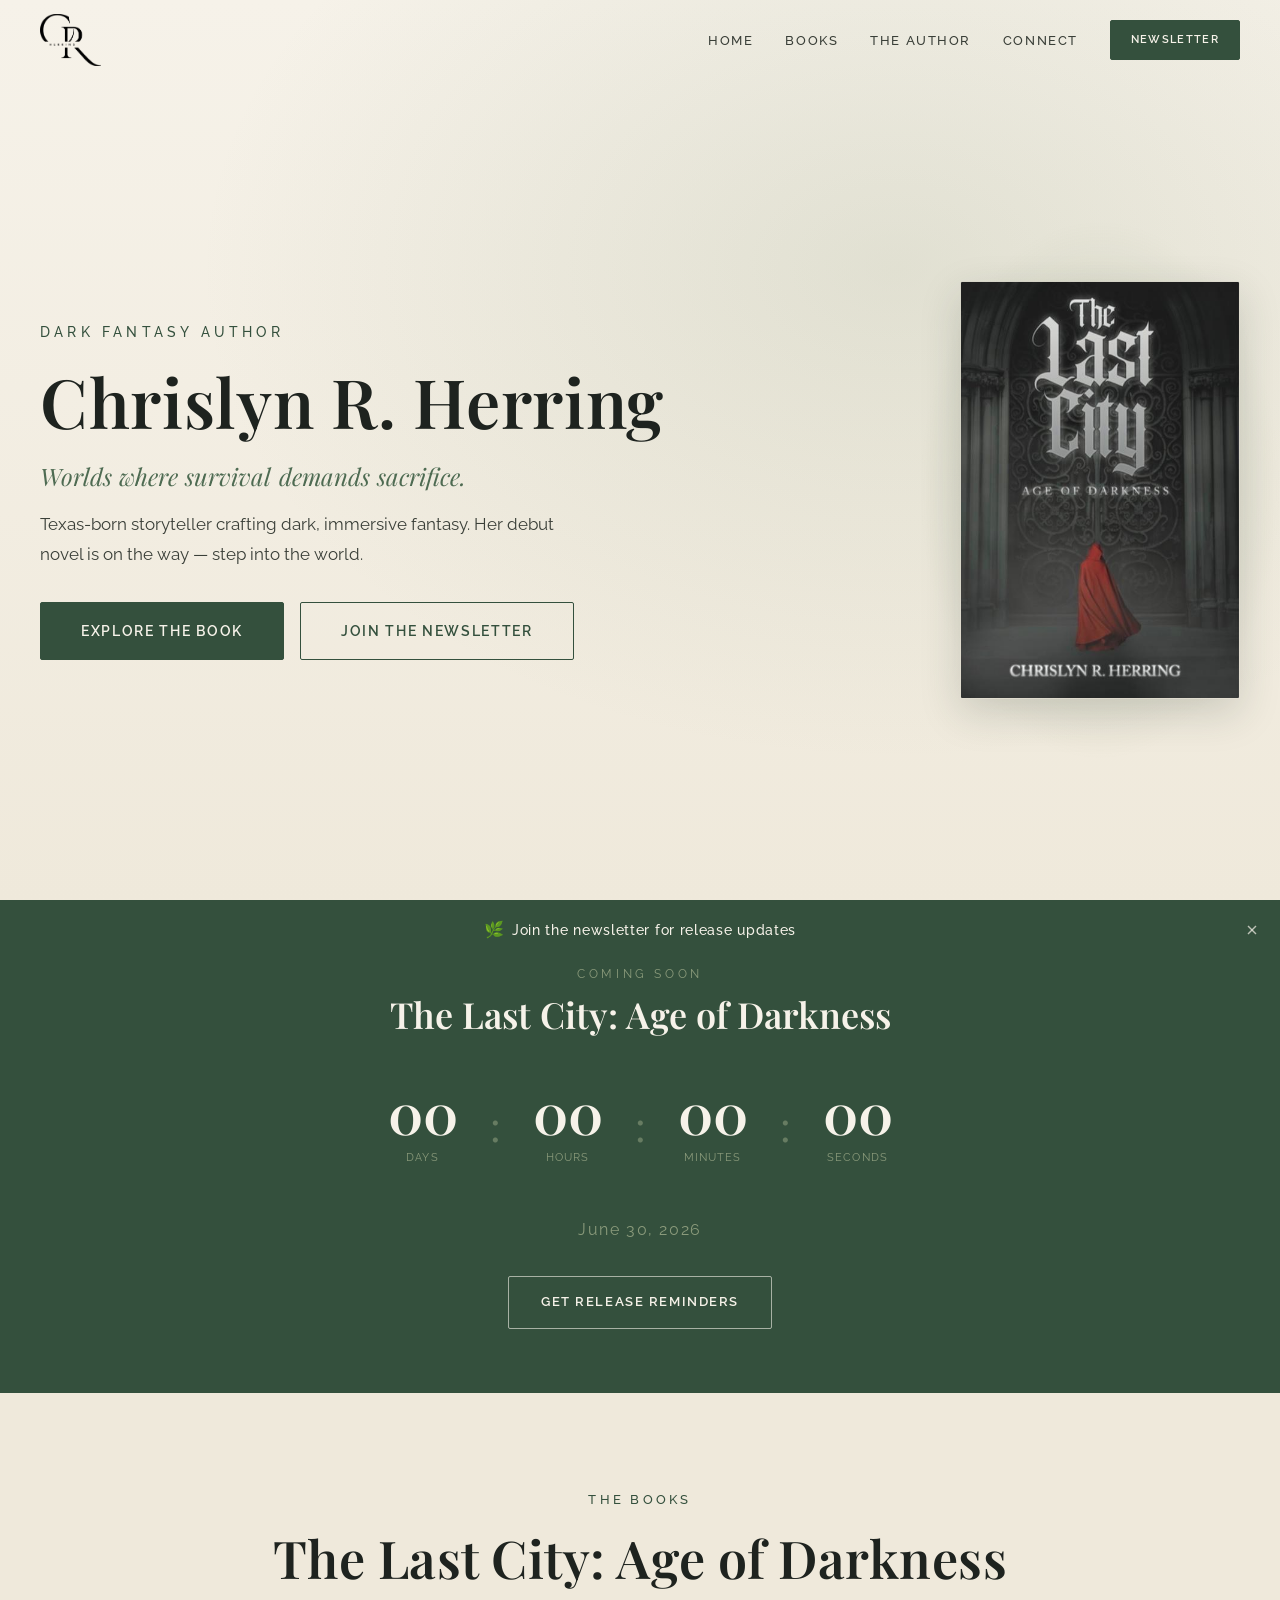
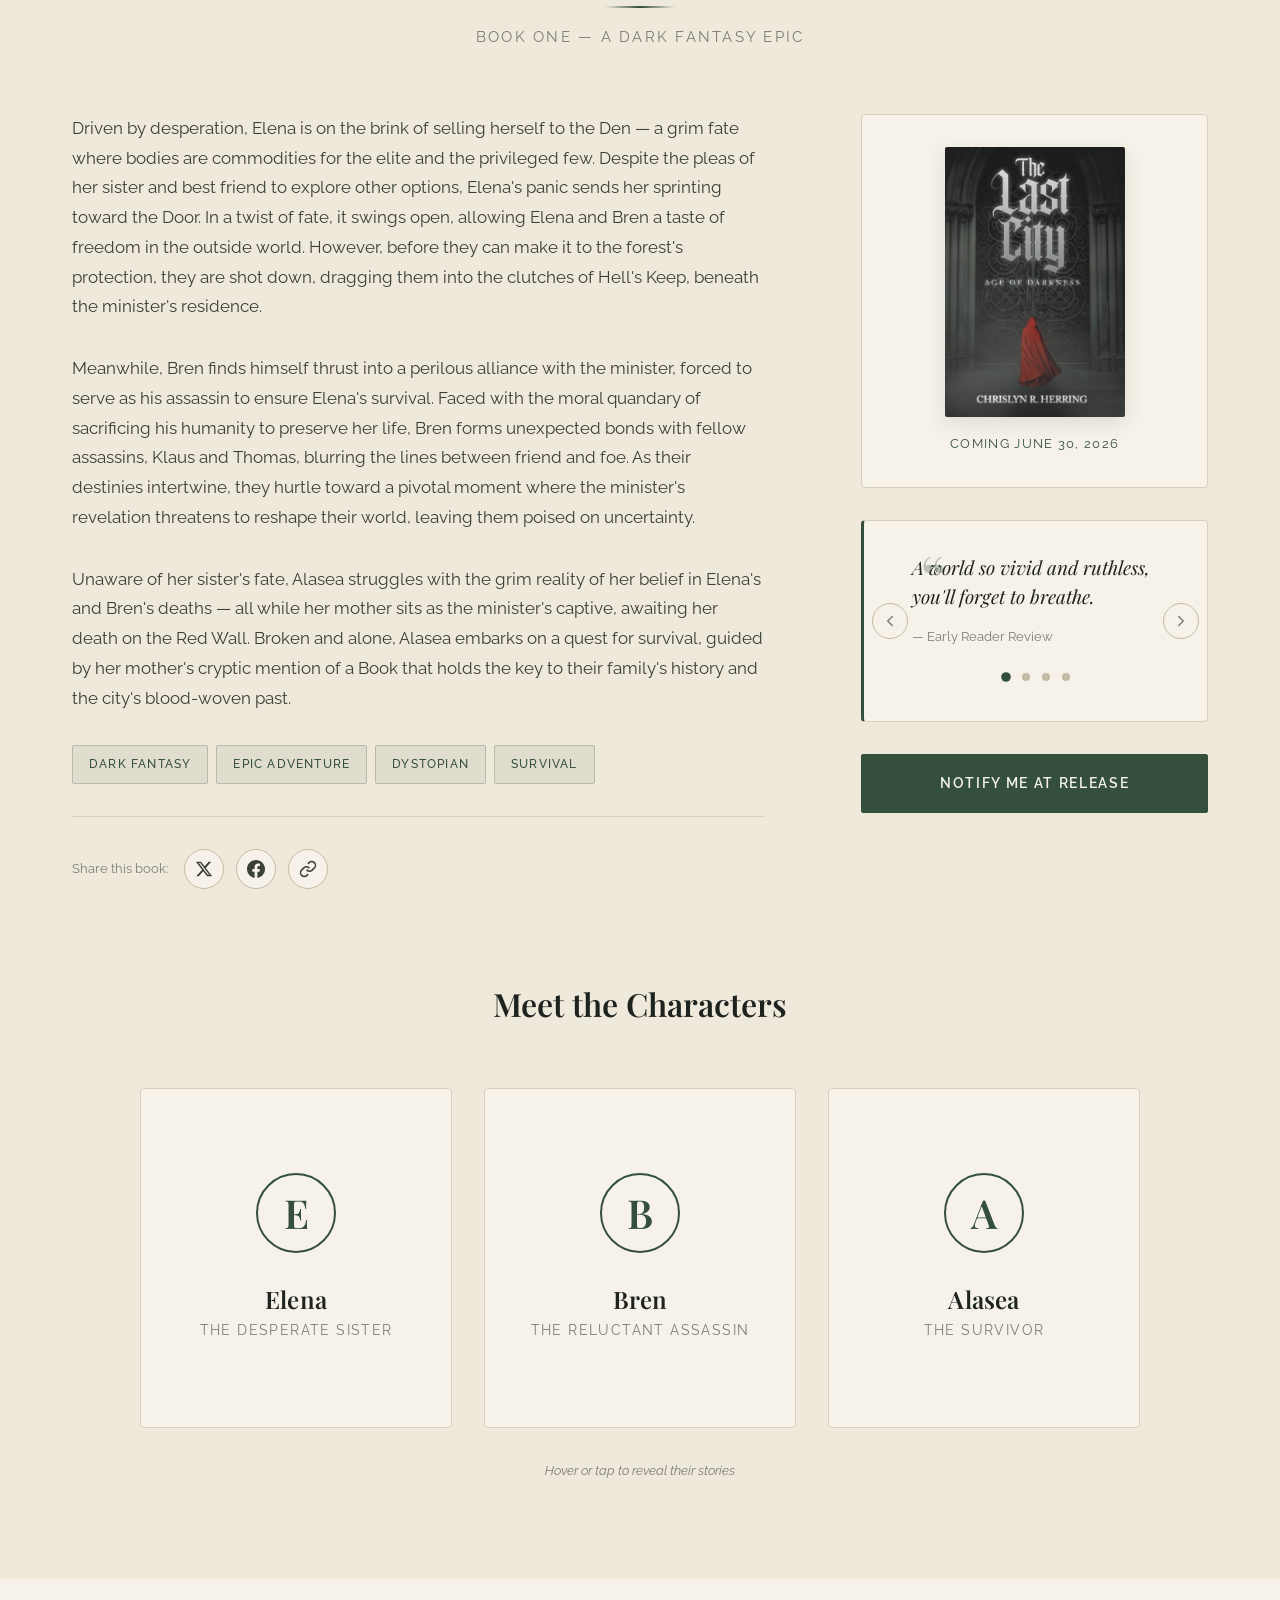
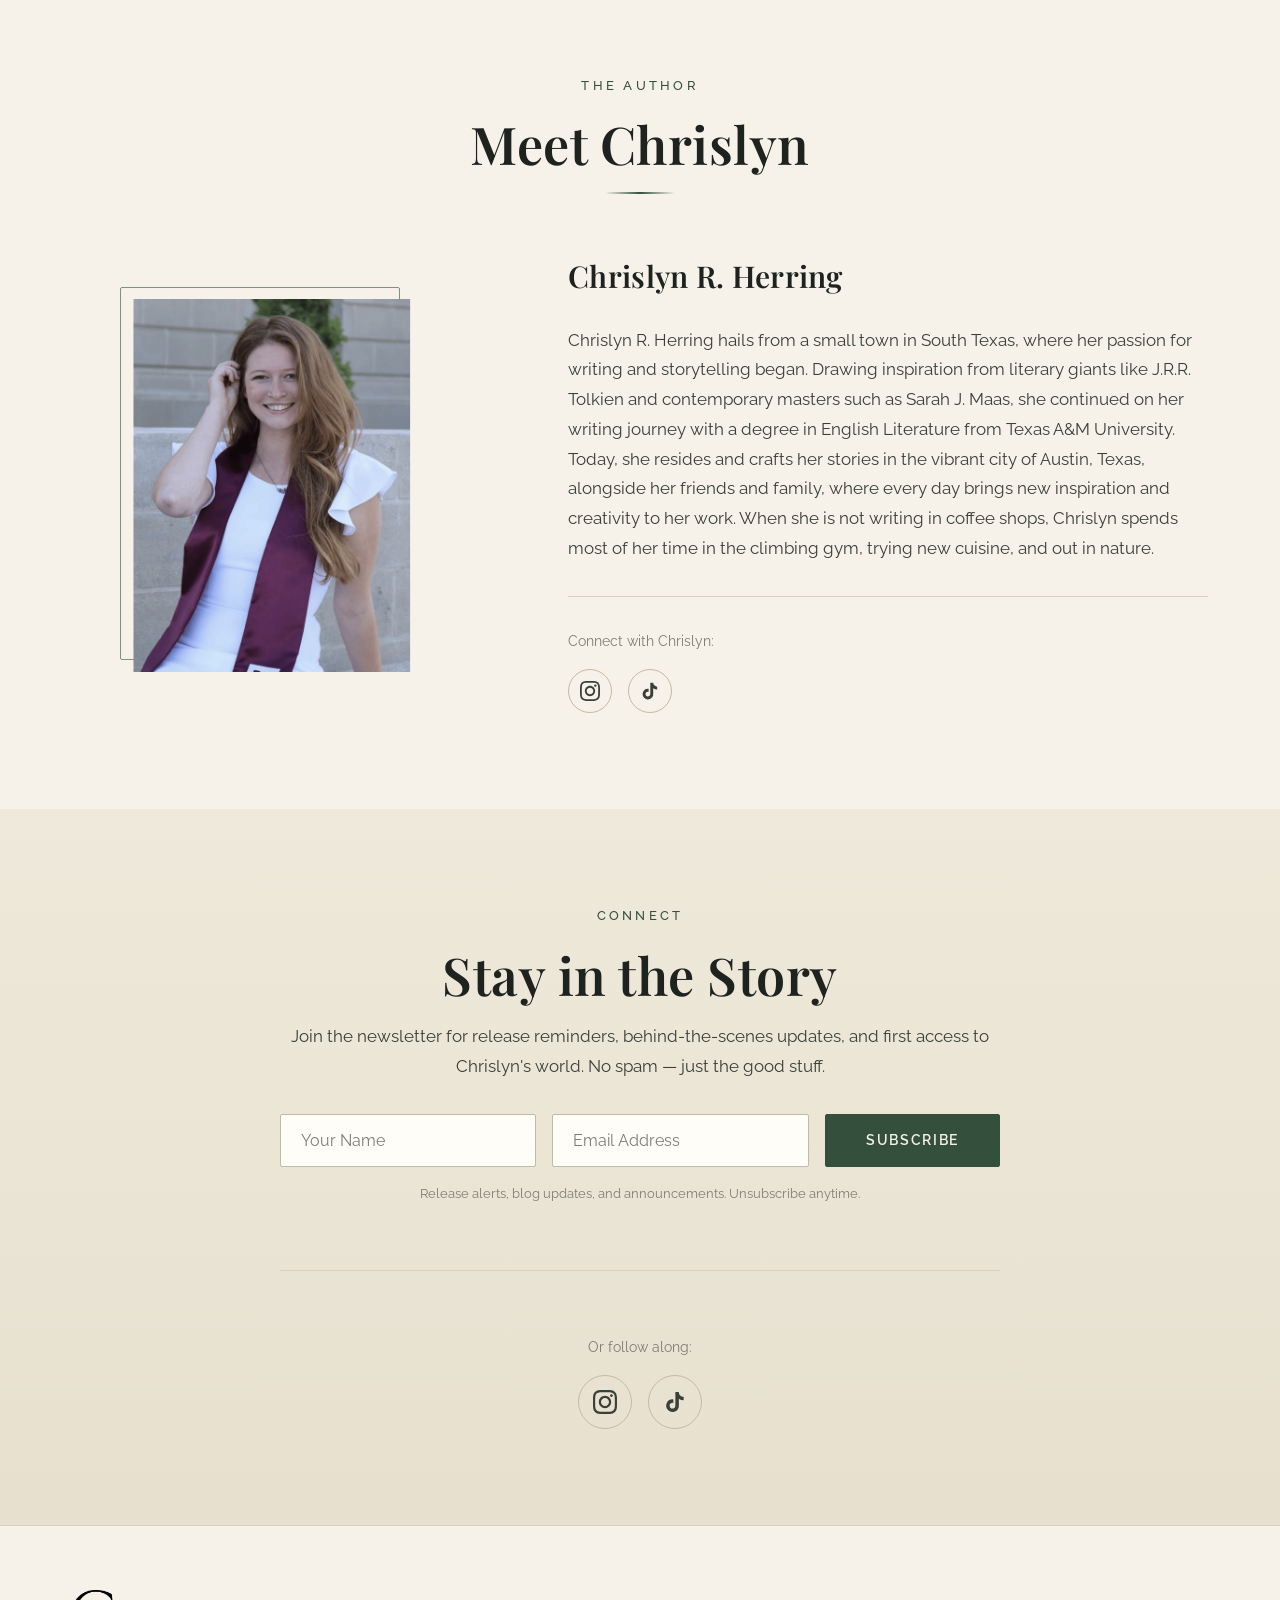
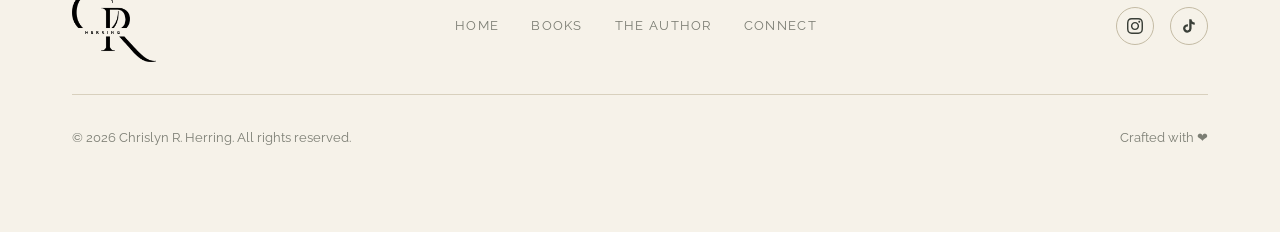
==== commit 15d47c26: "image" ====
--- a/index.html
+++ b/index.html
@@ -3,37 +3,33 @@
 <head>
     <meta charset="UTF-8">
     <meta name="viewport" content="width=device-width, initial-scale=1.0">
-    <meta name="description" content="The Last City: Age of Darkness - A dark fantasy novel by Chrislyn R. Herring. Survival demands sacrifice. Freedom demands blood.">
-    <meta name="keywords" content="dark fantasy, dystopian, epic adventure, survival, Chrislyn R. Herring, The Last City">
+    <meta name="description" content="Chrislyn R. Herring is a dark fantasy author from Texas. Discover her debut novel, sign up for release updates, and connect.">
+    <meta name="keywords" content="Chrislyn R. Herring, author, dark fantasy, fantasy author, The Last City, debut novel">
     <meta name="author" content="Chrislyn R. Herring">
 
     <!-- Open Graph Meta Tags -->
-    <meta property="og:title" content="The Last City: Age of Darkness by Chrislyn R. Herring">
-    <meta property="og:description" content="Survival demands sacrifice. Freedom demands blood. A dark fantasy epic where desperation meets destiny.">
-    <meta property="og:image" content="https://ahicks5.github.io/herring-site/images/book-cover.jfif">
-    <meta property="og:image:width" content="1200">
-    <meta property="og:image:height" content="630">
-    <meta property="og:image:type" content="image/jpeg">
+    <meta property="og:title" content="Chrislyn R. Herring | Dark Fantasy Author">
+    <meta property="og:description" content="Dark fantasy author from Texas. Discover the debut novel and sign up for release updates.">
+    <meta property="og:image" content="https://ahicks5.github.io/herring-site/images/author.png">
     <meta property="og:type" content="website">
     <meta property="og:url" content="https://ahicks5.github.io/herring-site/">
-    <meta property="og:site_name" content="The Last City">
+    <meta property="og:site_name" content="Chrislyn R. Herring">
 
     <!-- Twitter Card Meta Tags -->
     <meta name="twitter:card" content="summary_large_image">
-    <meta name="twitter:title" content="The Last City: Age of Darkness">
-    <meta name="twitter:description" content="Survival demands sacrifice. Freedom demands blood.">
-    <meta name="twitter:image" content="https://ahicks5.github.io/herring-site/images/book-cover.jfif">
-    <meta name="twitter:image:alt" content="The Last City: Age of Darkness book cover">
-
-    <title>The Last City: Age of Darkness | Chrislyn R. Herring</title>
+    <meta name="twitter:title" content="Chrislyn R. Herring | Dark Fantasy Author">
+    <meta name="twitter:description" content="Dark fantasy author from Texas. Discover the debut novel and sign up for release updates.">
+    <meta name="twitter:image" content="https://ahicks5.github.io/herring-site/images/author.png">
+
+    <title>Chrislyn R. Herring | Dark Fantasy Author</title>
 
     <!-- Favicon -->
-    <link rel="icon" type="image/png" href="favicon.png">
-
-    <!-- Google Fonts -->
+    <link rel="icon" type="image/png" href="images/logo.png">
+
+    <!-- Google Fonts: Playfair Display (headings, echoes the CR monogram) + Raleway (body/UI) -->
     <link rel="preconnect" href="https://fonts.googleapis.com">
     <link rel="preconnect" href="https://fonts.gstatic.com" crossorigin>
-    <link href="https://fonts.googleapis.com/css2?family=Cinzel:wght@400;500;600;700&family=Crimson+Text:ital,wght@0,400;0,600;1,400&family=Raleway:wght@300;400;500;600&display=swap" rel="stylesheet">
+    <link href="https://fonts.googleapis.com/css2?family=Playfair+Display:ital,wght@0,400;0,500;0,600;0,700;1,400;1,500&family=Raleway:wght@300;400;500;600&display=swap" rel="stylesheet">
 
     <!-- Stylesheet -->
     <link rel="stylesheet" href="styles.css">
@@ -43,7 +39,7 @@
     <nav class="navbar" id="navbar">
         <div class="nav-container">
             <a href="#home" class="nav-logo">
-                <span class="logo-text">The Last City</span>
+                <img src="images/logo.png" alt="Chrislyn R. Herring" class="nav-logo-img">
             </a>
 
             <button class="nav-toggle" id="navToggle" aria-label="Toggle navigation menu">
@@ -55,29 +51,42 @@
                     <a href="#home" class="nav-link">Home</a>
                 </li>
                 <li class="nav-item">
-                    <a href="#book" class="nav-link">Book</a>
+                    <a href="#books" class="nav-link">Books</a>
                 </li>
                 <li class="nav-item">
-                    <a href="#characters" class="nav-link">Characters</a>
+                    <a href="#author" class="nav-link">The Author</a>
                 </li>
                 <li class="nav-item">
-                    <a href="#author" class="nav-link">About</a>
-                </li>
-                <li class="nav-item">
-                    <a href="#newsletter" class="nav-link">Newsletter</a>
+                    <a href="#connect" class="nav-link">Connect</a>
                 </li>
                 <li class="nav-item nav-cta">
-                    <a href="#" class="btn btn-primary btn-nav">Get Your Copy</a>
+                    <a href="#connect" class="btn btn-primary btn-nav">Newsletter</a>
                 </li>
             </ul>
         </div>
     </nav>
 
-    <!-- Hero Section -->
+    <!-- Hero Section: Author Introduction -->
     <section class="hero" id="home">
-        <div class="hero-bg-texture" data-parallax data-speed="0.2"></div>
-        <div class="hero-parallax-layer" data-parallax data-speed="0.1"></div>
         <div class="hero-content">
+            <div class="hero-text">
+                <p class="hero-eyebrow">Dark Fantasy Author</p>
+                <h1 class="hero-title">
+                    <span class="title-main">Chrislyn R. Herring</span>
+                </h1>
+                <p class="hero-tagline" id="heroTagline">
+                    <span class="tagline-word">Worlds</span>
+                    <span class="tagline-word">where</span>
+                    <span class="tagline-word">survival</span>
+                    <span class="tagline-word">demands</span>
+                    <span class="tagline-word">sacrifice.</span>
+                </p>
+                <p class="hero-intro">Texas-born storyteller crafting dark, immersive fantasy. Her debut novel is on the way &mdash; step into the world.</p>
+                <div class="hero-cta">
+                    <a href="#books" class="btn btn-primary btn-lg">Explore the Book</a>
+                    <a href="#connect" class="btn btn-secondary btn-lg">Join the Newsletter</a>
+                </div>
+            </div>
             <div class="hero-book" id="bookContainer">
                 <div class="book-glow"></div>
                 <div class="book-3d">
@@ -85,32 +94,14 @@
                     <img src="images/book-cover.jfif" alt="The Last City: Age of Darkness book cover" class="book-cover">
                 </div>
             </div>
-            <div class="hero-text">
-                <h1 class="hero-title">
-                    <span class="title-main">The Last City</span>
-                    <span class="title-sub">Age of Darkness</span>
-                </h1>
-                <p class="hero-author">by Chrislyn R. Herring</p>
-                <p class="hero-tagline" id="heroTagline">
-                    <span class="tagline-word">Survival</span>
-                    <span class="tagline-word">demands</span>
-                    <span class="tagline-word">sacrifice.</span>
-                    <span class="tagline-word">Freedom</span>
-                    <span class="tagline-word">demands</span>
-                    <span class="tagline-word">blood.</span>
-                </p>
-                <div class="hero-cta">
-                    <a href="#" class="btn btn-primary btn-lg">Get Your Copy</a>
-                    <a href="#book" class="btn btn-secondary btn-lg">Discover the Story</a>
-                </div>
-            </div>
         </div>
     </section>
 
-    <!-- Countdown Timer Section -->
+    <!-- Featured Upcoming Book + Countdown -->
     <section class="countdown-section" id="countdown">
         <div class="container">
-            <h2 class="countdown-title">Book Launch</h2>
+            <p class="countdown-eyebrow">Coming Soon</p>
+            <h2 class="countdown-title">The Last City: Age of Darkness</h2>
             <div class="countdown-timer" id="countdownTimer">
                 <div class="countdown-item">
                     <span class="countdown-number" id="countDays">00</span>
@@ -133,25 +124,28 @@
                 </div>
             </div>
             <p class="countdown-date">June 30, 2026</p>
+            <a href="#connect" class="btn btn-secondary">Get Release Reminders</a>
         </div>
     </section>
 
-    <!-- About the Book Section -->
-    <section class="section book-section" id="book">
+    <!-- Books Section -->
+    <section class="section book-section" id="books">
         <div class="container">
             <header class="section-header">
-                <h2 class="section-title">About the Book</h2>
+                <p class="section-eyebrow">The Books</p>
+                <h2 class="section-title">The Last City: Age of Darkness</h2>
                 <div class="title-accent"></div>
+                <p class="section-subtitle">Book One &mdash; A Dark Fantasy Epic</p>
             </header>
 
             <div class="book-content">
                 <div class="book-description">
                     <div class="synopsis">
-                        <p>Driven by desperation, Elena is on the brink of selling herself to the Den — a grim fate where bodies are commodities for the elite and the privileged few. Despite the pleas of her sister and best friend to explore other options, Elena's panic sends her sprinting toward the Door. In a twist of fate, it swings open, allowing Elena and Bren a taste of freedom in the outside world. However, before they can make it to the forest's protection, they are shot down, dragging them into the clutches of Hell's Keep, beneath the minister's residence.</p>
+                        <p>Driven by desperation, Elena is on the brink of selling herself to the Den &mdash; a grim fate where bodies are commodities for the elite and the privileged few. Despite the pleas of her sister and best friend to explore other options, Elena's panic sends her sprinting toward the Door. In a twist of fate, it swings open, allowing Elena and Bren a taste of freedom in the outside world. However, before they can make it to the forest's protection, they are shot down, dragging them into the clutches of Hell's Keep, beneath the minister's residence.</p>
 
                         <p>Meanwhile, Bren finds himself thrust into a perilous alliance with the minister, forced to serve as his assassin to ensure Elena's survival. Faced with the moral quandary of sacrificing his humanity to preserve her life, Bren forms unexpected bonds with fellow assassins, Klaus and Thomas, blurring the lines between friend and foe. As their destinies intertwine, they hurtle toward a pivotal moment where the minister's revelation threatens to reshape their world, leaving them poised on uncertainty.</p>
 
-                        <p>Unaware of her sister's fate, Alasea struggles with the grim reality of her belief in Elena's and Bren's deaths — all while her mother sits as the minister's captive, awaiting her death on the Red Wall. Broken and alone, Alasea embarks on a quest for survival, guided by her mother's cryptic mention of a Book that holds the key to their family's history and the city's blood-woven past.</p>
+                        <p>Unaware of her sister's fate, Alasea struggles with the grim reality of her belief in Elena's and Bren's deaths &mdash; all while her mother sits as the minister's captive, awaiting her death on the Red Wall. Broken and alone, Alasea embarks on a quest for survival, guided by her mother's cryptic mention of a Book that holds the key to their family's history and the city's blood-woven past.</p>
                     </div>
 
                     <div class="genre-tags">
@@ -186,6 +180,11 @@
                 </div>
 
                 <aside class="book-sidebar">
+                    <div class="book-cover-card">
+                        <img src="images/book-cover.jfif" alt="The Last City: Age of Darkness book cover" class="book-cover-static">
+                        <p class="book-status">Coming June 30, 2026</p>
+                    </div>
+
                     <!-- Quote Carousel -->
                     <div class="quote-carousel" id="quoteCarousel">
                         <button class="quote-arrow quote-arrow-left" aria-label="Previous quote">
@@ -193,24 +192,24 @@
                         </button>
                         <div class="quote-slides">
                             <blockquote class="quote-slide active">
-                                <div class="quote-mark">"</div>
+                                <div class="quote-mark">&ldquo;</div>
                                 <p class="quote-text">A world so vivid and ruthless, you'll forget to breathe.</p>
-                                <div class="quote-attribution">— Early Reader Review</div>
+                                <div class="quote-attribution">&mdash; Early Reader Review</div>
                             </blockquote>
                             <blockquote class="quote-slide">
-                                <div class="quote-mark">"</div>
+                                <div class="quote-mark">&ldquo;</div>
                                 <p class="quote-text">Dark, gripping, and impossible to put down. A stunning debut.</p>
-                                <div class="quote-attribution">— Beta Reader</div>
+                                <div class="quote-attribution">&mdash; Beta Reader</div>
                             </blockquote>
                             <blockquote class="quote-slide">
-                                <div class="quote-mark">"</div>
+                                <div class="quote-mark">&ldquo;</div>
                                 <p class="quote-text">The characters will haunt you long after the final page.</p>
-                                <div class="quote-attribution">— ARC Reviewer</div>
+                                <div class="quote-attribution">&mdash; ARC Reviewer</div>
                             </blockquote>
                             <blockquote class="quote-slide">
-                                <div class="quote-mark">"</div>
+                                <div class="quote-mark">&ldquo;</div>
                                 <p class="quote-text">A masterful blend of despair and hope. Simply unforgettable.</p>
-                                <div class="quote-attribution">— Book Blogger</div>
+                                <div class="quote-attribution">&mdash; Book Blogger</div>
                             </blockquote>
                         </div>
                         <button class="quote-arrow quote-arrow-right" aria-label="Next quote">
@@ -224,76 +223,72 @@
                         </div>
                     </div>
 
-                    <a href="#" class="btn btn-primary btn-lg btn-block">Order Now</a>
+                    <a href="#connect" class="btn btn-primary btn-lg btn-block">Notify Me at Release</a>
                 </aside>
             </div>
+
+            <!-- Characters -->
+            <div class="characters-block">
+                <header class="section-header section-header-sub">
+                    <h3 class="section-subtitle-heading">Meet the Characters</h3>
+                </header>
+                <div class="characters-grid">
+                    <!-- Elena Card -->
+                    <div class="character-card">
+                        <div class="card-inner">
+                            <div class="card-front">
+                                <div class="character-icon">E</div>
+                                <h3 class="character-name">Elena</h3>
+                                <p class="character-role">The Desperate Sister</p>
+                            </div>
+                            <div class="card-back">
+                                <h3 class="character-name">Elena</h3>
+                                <p class="character-bio">Driven to the brink by desperation, Elena faces an impossible choice: sell herself to the Den or watch her family perish. Her sprint toward freedom sets in motion events that will change everything.</p>
+                            </div>
+                        </div>
+                    </div>
+
+                    <!-- Bren Card -->
+                    <div class="character-card">
+                        <div class="card-inner">
+                            <div class="card-front">
+                                <div class="character-icon">B</div>
+                                <h3 class="character-name">Bren</h3>
+                                <p class="character-role">The Reluctant Assassin</p>
+                            </div>
+                            <div class="card-back">
+                                <h3 class="character-name">Bren</h3>
+                                <p class="character-bio">Forced into a deadly alliance with the minister, Bren must become an assassin to keep Elena alive. But how much of his humanity will he sacrifice to save the one he loves?</p>
+                            </div>
+                        </div>
+                    </div>
+
+                    <!-- Alasea Card -->
+                    <div class="character-card">
+                        <div class="card-inner">
+                            <div class="card-front">
+                                <div class="character-icon">A</div>
+                                <h3 class="character-name">Alasea</h3>
+                                <p class="character-role">The Survivor</p>
+                            </div>
+                            <div class="card-back">
+                                <h3 class="character-name">Alasea</h3>
+                                <p class="character-bio">Believing her sister dead and her mother condemned, Alasea must find the strength to survive alone. A mysterious Book may hold the secrets to her family's past&mdash;and the city's dark future.</p>
+                            </div>
+                        </div>
+                    </div>
+                </div>
+                <p class="characters-hint">Hover or tap to reveal their stories</p>
+            </div>
         </div>
     </section>
 
-    <!-- Characters Section -->
-    <section class="section characters-section" id="characters">
-        <div class="container">
-            <header class="section-header">
-                <h2 class="section-title">Meet the Characters</h2>
-                <div class="title-accent"></div>
-            </header>
-
-            <div class="characters-grid">
-                <!-- Elena Card -->
-                <div class="character-card">
-                    <div class="card-inner">
-                        <div class="card-front">
-                            <div class="character-icon">E</div>
-                            <h3 class="character-name">Elena</h3>
-                            <p class="character-role">The Desperate Sister</p>
-                        </div>
-                        <div class="card-back">
-                            <h3 class="character-name">Elena</h3>
-                            <p class="character-bio">Driven to the brink by desperation, Elena faces an impossible choice: sell herself to the Den or watch her family perish. Her sprint toward freedom sets in motion events that will change everything.</p>
-                        </div>
-                    </div>
-                </div>
-
-                <!-- Bren Card -->
-                <div class="character-card">
-                    <div class="card-inner">
-                        <div class="card-front">
-                            <div class="character-icon">B</div>
-                            <h3 class="character-name">Bren</h3>
-                            <p class="character-role">The Reluctant Assassin</p>
-                        </div>
-                        <div class="card-back">
-                            <h3 class="character-name">Bren</h3>
-                            <p class="character-bio">Forced into a deadly alliance with the minister, Bren must become an assassin to keep Elena alive. But how much of his humanity will he sacrifice to save the one he loves?</p>
-                        </div>
-                    </div>
-                </div>
-
-                <!-- Alasea Card -->
-                <div class="character-card">
-                    <div class="card-inner">
-                        <div class="card-front">
-                            <div class="character-icon">A</div>
-                            <h3 class="character-name">Alasea</h3>
-                            <p class="character-role">The Survivor</p>
-                        </div>
-                        <div class="card-back">
-                            <h3 class="character-name">Alasea</h3>
-                            <p class="character-bio">Believing her sister dead and her mother condemned, Alasea must find the strength to survive alone. A mysterious Book may hold the secrets to her family's past—and the city's dark future.</p>
-                        </div>
-                    </div>
-                </div>
-            </div>
-
-            <p class="characters-hint">Hover or tap to reveal their stories</p>
-        </div>
-    </section>
-
-    <!-- About the Author Section -->
+    <!-- Meet the Author Section -->
     <section class="section author-section" id="author">
         <div class="container">
             <header class="section-header">
-                <h2 class="section-title">Meet the Author</h2>
+                <p class="section-eyebrow">The Author</p>
+                <h2 class="section-title">Meet Chrislyn</h2>
                 <div class="title-accent"></div>
             </header>
 
@@ -301,7 +296,7 @@
                 <div class="author-image-wrapper">
                     <div class="author-image-frame">
                         <img src="images/author.png"
-                             alt="Chrislyn R. Herring, author of The Last City"
+                             alt="Chrislyn R. Herring, dark fantasy author"
                              class="author-image"
                              loading="lazy">
                     </div>
@@ -324,11 +319,6 @@
                                     <path d="M19.59 6.69a4.83 4.83 0 01-3.77-4.25V2h-3.45v13.67a2.89 2.89 0 01-5.2 1.74 2.89 2.89 0 012.31-4.64 2.93 2.93 0 01.88.13V9.4a6.84 6.84 0 00-1-.05A6.33 6.33 0 005 20.1a6.34 6.34 0 0010.86-4.43v-7a8.16 8.16 0 004.77 1.52v-3.4a4.85 4.85 0 01-1-.1z"/>
                                 </svg>
                             </a>
-                            <a href="#" class="social-link" aria-label="Goodreads">
-                                <svg class="social-icon" viewBox="0 0 24 24" fill="currentColor">
-                                    <path d="M12.01 2.5c-3.19 0-5.86 2.27-6.45 5.29-.12.6-.18 1.22-.18 1.84 0 3.86 3.14 7 7 7 .19 0 .37-.01.56-.02v3.91c0 1.1-.9 2-2 2H7.06c-.37 0-.72-.1-1.03-.28l-.02-.01c-.59-.35-.95-.99-.95-1.71v-.41H3.01v.41c0 1.42.72 2.74 1.92 3.51l.02.01c.61.38 1.3.59 2.02.59h3.88c2.21 0 4-1.79 4-4v-4.58c2.28-1.19 3.86-3.56 3.86-6.29 0-3.87-3.14-7-7-7h-.68l-.02.01zm.68 12.13c-2.75 0-5-2.24-5-5s2.25-5 5-5 5 2.24 5 5-2.25 5-5 5z"/>
-                                </svg>
-                            </a>
                         </div>
                     </div>
                 </div>
@@ -336,13 +326,14 @@
         </div>
     </section>
 
-    <!-- Newsletter Section -->
-    <section class="section newsletter-section" id="newsletter">
+    <!-- Connect / Newsletter Section -->
+    <section class="section newsletter-section" id="connect">
         <div class="container">
             <div class="newsletter-content">
                 <header class="newsletter-header">
-                    <h2 class="section-title">Stay in the World of The Last City</h2>
-                    <p class="newsletter-subtitle">Sign up for exclusive updates, bonus content, and release announcements.</p>
+                    <p class="section-eyebrow">Connect</p>
+                    <h2 class="section-title">Stay in the Story</h2>
+                    <p class="newsletter-subtitle">Join the newsletter for release reminders, behind-the-scenes updates, and first access to Chrislyn's world. No spam &mdash; just the good stuff.</p>
                 </header>
 
                 <form class="newsletter-form" action="#newsletter-signup" method="POST">
@@ -367,8 +358,24 @@
                         </div>
                         <button type="submit" class="btn btn-primary btn-lg">Subscribe</button>
                     </div>
-                    <p class="form-note">No spam, ever. Unsubscribe anytime.</p>
+                    <p class="form-note">Release alerts, blog updates, and announcements. Unsubscribe anytime.</p>
                 </form>
+
+                <div class="connect-social">
+                    <span class="social-label">Or follow along:</span>
+                    <div class="social-links">
+                        <a href="https://instagram.com/c.r.herring" target="_blank" rel="noopener noreferrer" class="social-link social-link-lg" aria-label="Instagram">
+                            <svg class="social-icon" viewBox="0 0 24 24" fill="currentColor">
+                                <path d="M12 2.163c3.204 0 3.584.012 4.85.07 3.252.148 4.771 1.691 4.919 4.919.058 1.265.069 1.645.069 4.849 0 3.205-.012 3.584-.069 4.849-.149 3.225-1.664 4.771-4.919 4.919-1.266.058-1.644.07-4.85.07-3.204 0-3.584-.012-4.849-.07-3.26-.149-4.771-1.699-4.919-4.92-.058-1.265-.07-1.644-.07-4.849 0-3.204.013-3.583.07-4.849.149-3.227 1.664-4.771 4.919-4.919 1.266-.057 1.645-.069 4.849-.069zm0-2.163c-3.259 0-3.667.014-4.947.072-4.358.2-6.78 2.618-6.98 6.98-.059 1.281-.073 1.689-.073 4.948 0 3.259.014 3.668.072 4.948.2 4.358 2.618 6.78 6.98 6.98 1.281.058 1.689.072 4.948.072 3.259 0 3.668-.014 4.948-.072 4.354-.2 6.782-2.618 6.979-6.98.059-1.28.073-1.689.073-4.948 0-3.259-.014-3.667-.072-4.947-.196-4.354-2.617-6.78-6.979-6.98-1.281-.059-1.69-.073-4.949-.073zm0 5.838c-3.403 0-6.162 2.759-6.162 6.162s2.759 6.163 6.162 6.163 6.162-2.759 6.162-6.163c0-3.403-2.759-6.162-6.162-6.162zm0 10.162c-2.209 0-4-1.79-4-4 0-2.209 1.791-4 4-4s4 1.791 4 4c0 2.21-1.791 4-4 4zm6.406-11.845c-.796 0-1.441.645-1.441 1.44s.645 1.44 1.441 1.44c.795 0 1.439-.645 1.439-1.44s-.644-1.44-1.439-1.44z"/>
+                            </svg>
+                        </a>
+                        <a href="#" class="social-link social-link-lg" aria-label="TikTok">
+                            <svg class="social-icon" viewBox="0 0 24 24" fill="currentColor">
+                                <path d="M19.59 6.69a4.83 4.83 0 01-3.77-4.25V2h-3.45v13.67a2.89 2.89 0 01-5.2 1.74 2.89 2.89 0 012.31-4.64 2.93 2.93 0 01.88.13V9.4a6.84 6.84 0 00-1-.05A6.33 6.33 0 005 20.1a6.34 6.34 0 0010.86-4.43v-7a8.16 8.16 0 004.77 1.52v-3.4a4.85 4.85 0 01-1-.1z"/>
+                            </svg>
+                        </a>
+                    </div>
+                </div>
             </div>
         </div>
     </section>
@@ -378,13 +385,14 @@
         <div class="container">
             <div class="footer-content">
                 <div class="footer-brand">
-                    <span class="footer-logo">The Last City</span>
-                    <p class="footer-tagline">Age of Darkness</p>
+                    <img src="images/logo.png" alt="Chrislyn R. Herring" class="footer-logo-img">
                 </div>
 
                 <nav class="footer-nav">
-                    <a href="#" class="footer-link">Privacy Policy</a>
-                    <a href="#" class="footer-link">Contact</a>
+                    <a href="#home" class="footer-link">Home</a>
+                    <a href="#books" class="footer-link">Books</a>
+                    <a href="#author" class="footer-link">The Author</a>
+                    <a href="#connect" class="footer-link">Connect</a>
                 </nav>
 
                 <div class="footer-social">
@@ -398,22 +406,17 @@
                             <path d="M19.59 6.69a4.83 4.83 0 01-3.77-4.25V2h-3.45v13.67a2.89 2.89 0 01-5.2 1.74 2.89 2.89 0 012.31-4.64 2.93 2.93 0 01.88.13V9.4a6.84 6.84 0 00-1-.05A6.33 6.33 0 005 20.1a6.34 6.34 0 0010.86-4.43v-7a8.16 8.16 0 004.77 1.52v-3.4a4.85 4.85 0 01-1-.1z"/>
                         </svg>
                     </a>
-                    <a href="#" class="social-link" aria-label="Goodreads">
-                        <svg class="social-icon" viewBox="0 0 24 24" fill="currentColor">
-                            <path d="M12.01 2.5c-3.19 0-5.86 2.27-6.45 5.29-.12.6-.18 1.22-.18 1.84 0 3.86 3.14 7 7 7 .19 0 .37-.01.56-.02v3.91c0 1.1-.9 2-2 2H7.06c-.37 0-.72-.1-1.03-.28l-.02-.01c-.59-.35-.95-.99-.95-1.71v-.41H3.01v.41c0 1.42.72 2.74 1.92 3.51l.02.01c.61.38 1.3.59 2.02.59h3.88c2.21 0 4-1.79 4-4v-4.58c2.28-1.19 3.86-3.56 3.86-6.29 0-3.87-3.14-7-7-7h-.68l-.02.01zm.68 12.13c-2.75 0-5-2.24-5-5s2.25-5 5-5 5 2.24 5 5-2.25 5-5 5z"/>
-                        </svg>
-                    </a>
                 </div>
             </div>
 
             <div class="footer-bottom">
                 <p class="copyright">&copy; 2026 Chrislyn R. Herring. All rights reserved.</p>
-                <p class="footer-credit">Website crafted with &#10084;</p>
+                <p class="footer-credit">Crafted with &#10084;</p>
             </div>
         </div>
     </footer>
 
-    <!-- Promo Popup Modal -->
+    <!-- Newsletter Popup Modal -->
     <div class="modal-overlay" id="promoModal">
         <div class="modal" role="dialog" aria-labelledby="modalTitle" aria-modal="true">
             <button class="modal-close" id="modalClose" aria-label="Close popup">
@@ -425,27 +428,11 @@
 
             <div class="modal-content">
                 <div class="modal-header">
-                    <h3 class="modal-title" id="modalTitle">Get 10% Off Your Copy!</h3>
-                    <p class="modal-subtitle">Use code at checkout:</p>
-                    <div class="promo-code">
-                        <span class="code">LASTCITY10</span>
-                        <button class="copy-btn" id="copyCode" aria-label="Copy promo code">
-                            <svg viewBox="0 0 24 24" fill="none" stroke="currentColor" stroke-width="2">
-                                <rect x="9" y="9" width="13" height="13" rx="2" ry="2"></rect>
-                                <path d="M5 15H4a2 2 0 0 1-2-2V4a2 2 0 0 1 2-2h9a2 2 0 0 1 2 2v1"></path>
-                            </svg>
-                        </button>
-                    </div>
-                </div>
-
-                <a href="#" class="btn btn-primary btn-lg btn-block modal-cta">Claim Your Discount</a>
-
-                <div class="modal-divider">
-                    <span>or</span>
+                    <h3 class="modal-title" id="modalTitle">Step Into the World</h3>
+                    <p class="modal-subtitle">Be first to know when <em>The Last City</em> releases &mdash; plus updates, bonus content, and more.</p>
                 </div>
 
                 <div class="modal-newsletter">
-                    <h4 class="modal-newsletter-title">Join the mailing list for updates on Book 2</h4>
                     <form class="modal-form" action="#newsletter-signup" method="POST">
                         <div class="form-group">
                             <input type="text"
@@ -461,8 +448,9 @@
                                    required
                                    class="form-input">
                         </div>
-                        <button type="submit" class="btn btn-secondary btn-block">Subscribe for Updates</button>
+                        <button type="submit" class="btn btn-primary btn-block btn-lg">Join the Newsletter</button>
                     </form>
+                    <p class="modal-note">No spam, ever. Unsubscribe anytime.</p>
                 </div>
             </div>
         </div>
@@ -470,8 +458,8 @@
 
     <!-- Bottom Ribbon Banner -->
     <div class="promo-ribbon" id="promoRibbon">
-        <span class="ribbon-emoji">&#127881;</span>
-        <span class="ribbon-text">Limited Launch Offer — Get 10% Off</span>
+        <span class="ribbon-emoji">&#127807;</span>
+        <span class="ribbon-text">Join the newsletter for release updates</span>
         <button class="ribbon-close" id="ribbonClose" aria-label="Close ribbon">
             <svg viewBox="0 0 24 24" fill="none" stroke="currentColor" stroke-width="2">
                 <line x1="18" y1="6" x2="6" y2="18"></line>
--- a/styles.css
+++ b/styles.css
@@ -1,37 +1,47 @@
 /* ============================================
-   THE LAST CITY - Author Website Styles
+   CHRISLYN R. HERRING - Author Website Styles
    ============================================
-   Color scheme extracted from book cover:
-   - Gothic cathedral, crimson cloak, silver lettering
+   Aesthetic: "forest whimsical"
+   - Cream base, forest-green accent, elegant serif headings
    ============================================ */
 
 /* CSS Custom Properties (Color Palette)
    ============================================
-   CUSTOMIZE COLORS HERE - Change these values to update the entire site */
+   CUSTOMIZE COLORS HERE - Change these values to update the entire site.
+   The primary accent is a ONE-LINE SWAP: edit --color-forest. */
 :root {
     /* Primary Backgrounds */
-    --color-bg-primary: #1A1A1E;        /* Deep charcoal/near-black */
-    --color-bg-secondary: #2C2C34;       /* Dark slate gray for cards */
-    --color-bg-tertiary: #232328;        /* Slightly lighter for depth */
-
-    /* Accents & Borders */
-    --color-accent-subtle: #6B6B73;      /* Ash/stone gray */
-    --color-border: #3A3A42;             /* Subtle borders */
+    --color-bg-primary: #F6F2E9;        /* Cream base */
+    --color-bg-secondary: #EFE9DB;       /* Warm sand - section contrast */
+    --color-bg-tertiary: #E7E0CF;        /* Slightly deeper - cards / insets */
+
+    /* Accent / Brand Green (forest range) */
+    --color-forest: #34503D;             /* PRIMARY accent - the one-line swap */
+    --color-forest-deep: #25382B;        /* Darker forest - hover / depth */
+    --color-jade: #4E6B52;               /* Secondary green */
+    --color-sage: #8A9A7B;               /* Muted supporting green */
+
+    /* Semantic aliases (so component rules stay readable) */
+    --color-primary: var(--color-forest);
+    --color-primary-hover: var(--color-forest-deep);
+    --color-primary-dark: var(--color-forest-deep);
+
+    /* Borders */
+    --color-border: #D8D0BD;             /* Soft cream-toned borders */
+    --color-border-strong: #C4BBA4;
 
     /* Text Colors */
-    --color-text-heading: #E8E4DF;       /* Silver white - headings */
-    --color-text-body: #D4CFC7;          /* Warm off-white - body */
-    --color-text-muted: #9A9A9E;         /* Muted text */
-
-    /* Accent Colors (Crimson) */
-    --color-primary: #9B2335;            /* Crimson red - primary accent */
-    --color-primary-hover: #B82E42;      /* Muted crimson - hover state */
-    --color-primary-dark: #7A1C2A;       /* Darker crimson */
+    --color-text-heading: #1E231F;       /* Near-black ink - matches logo */
+    --color-text-body: #3A3F38;          /* Soft charcoal-green - body */
+    --color-text-muted: #7C7E74;         /* Muted captions */
+
+    /* Feedback */
+    --color-success: #4E6B52;
 
     /* Typography */
-    --font-heading: 'Cinzel', serif;
-    --font-body: 'Crimson Text', serif;
-    --font-ui: 'Raleway', sans-serif;
+    --font-heading: 'Playfair Display', Georgia, serif;
+    --font-body: 'Raleway', system-ui, sans-serif;
+    --font-ui: 'Raleway', system-ui, sans-serif;
 
     /* Spacing */
     --spacing-xs: 0.5rem;
@@ -45,11 +55,11 @@
     --transition-normal: 0.3s ease;
     --transition-slow: 0.5s ease;
 
-    /* Shadows */
-    --shadow-sm: 0 2px 4px rgba(0, 0, 0, 0.3);
-    --shadow-md: 0 4px 12px rgba(0, 0, 0, 0.4);
-    --shadow-lg: 0 8px 30px rgba(0, 0, 0, 0.5);
-    --shadow-glow: 0 0 40px rgba(155, 35, 53, 0.3);
+    /* Shadows - soft, tasteful */
+    --shadow-sm: 0 2px 8px rgba(37, 56, 43, 0.08);
+    --shadow-md: 0 6px 20px rgba(37, 56, 43, 0.12);
+    --shadow-lg: 0 14px 40px rgba(37, 56, 43, 0.18);
+    --shadow-glow: 0 0 50px rgba(138, 154, 123, 0.35);
 
     /* Layout */
     --max-width: 1200px;
@@ -70,12 +80,13 @@
     scroll-behavior: smooth;
     font-size: 16px;
     overflow-x: hidden;
+    scroll-padding-top: var(--nav-height);
 }
 
 body {
     font-family: var(--font-body);
-    font-size: 1.125rem;
-    line-height: 1.7;
+    font-size: 1.0625rem;
+    line-height: 1.75;
     color: var(--color-text-body);
     background-color: var(--color-bg-primary);
     -webkit-font-smoothing: antialiased;
@@ -129,11 +140,33 @@
     line-height: 1.2;
 }
 
+.section-eyebrow {
+    font-family: var(--font-ui);
+    font-size: 0.8125rem;
+    font-weight: 500;
+    letter-spacing: 0.25em;
+    text-transform: uppercase;
+    color: var(--color-forest);
+    text-align: center;
+    margin-bottom: var(--spacing-sm);
+}
+
 .section-title {
-    font-size: clamp(2rem, 5vw, 3rem);
+    font-family: var(--font-heading);
+    font-size: clamp(2rem, 5vw, 3.25rem);
+    font-weight: 600;
     text-align: center;
-    letter-spacing: 0.05em;
+    letter-spacing: 0.01em;
+}
+
+.section-subtitle {
+    font-family: var(--font-ui);
+    font-size: 0.9375rem;
+    letter-spacing: 0.15em;
     text-transform: uppercase;
+    color: var(--color-text-muted);
+    text-align: center;
+    margin-top: var(--spacing-sm);
 }
 
 .section-header {
@@ -141,9 +174,9 @@
 }
 
 .title-accent {
-    width: 80px;
-    height: 3px;
-    background: linear-gradient(90deg, transparent, var(--color-primary), transparent);
+    width: 70px;
+    height: 2px;
+    background: linear-gradient(90deg, transparent, var(--color-forest), transparent);
     margin: var(--spacing-sm) auto 0;
 }
 
@@ -154,12 +187,12 @@
     align-items: center;
     justify-content: center;
     font-family: var(--font-ui);
-    font-size: 0.875rem;
-    font-weight: 500;
-    letter-spacing: 0.1em;
+    font-size: 0.8125rem;
+    font-weight: 600;
+    letter-spacing: 0.12em;
     text-transform: uppercase;
     padding: 0.875rem 2rem;
-    border: none;
+    border: 1px solid transparent;
     border-radius: 2px;
     cursor: pointer;
     transition: all var(--transition-normal);
@@ -167,30 +200,33 @@
 }
 
 .btn-primary {
-    background-color: var(--color-primary);
-    color: var(--color-text-heading);
+    background-color: var(--color-forest);
+    color: #F6F2E9;
+    border-color: var(--color-forest);
 }
 
 .btn-primary:hover {
-    background-color: var(--color-primary-hover);
+    background-color: var(--color-forest-deep);
+    border-color: var(--color-forest-deep);
     transform: translateY(-2px);
     box-shadow: var(--shadow-md);
 }
 
 .btn-secondary {
     background-color: transparent;
-    color: var(--color-text-heading);
-    border: 1px solid var(--color-accent-subtle);
+    color: var(--color-forest);
+    border: 1px solid var(--color-forest);
 }
 
 .btn-secondary:hover {
-    border-color: var(--color-primary);
-    color: var(--color-primary);
+    background-color: var(--color-forest);
+    color: #F6F2E9;
+    transform: translateY(-2px);
 }
 
 .btn-lg {
     padding: 1rem 2.5rem;
-    font-size: 0.9375rem;
+    font-size: 0.875rem;
 }
 
 .btn-block {
@@ -199,8 +235,8 @@
 }
 
 .btn-nav {
-    padding: 0.625rem 1.25rem;
-    font-size: 0.75rem;
+    padding: 0.6rem 1.25rem;
+    font-size: 0.6875rem;
 }
 
 /* Form Inputs
@@ -211,8 +247,8 @@
     font-family: var(--font-ui);
     font-size: 1rem;
     color: var(--color-text-body);
-    background-color: var(--color-bg-tertiary);
-    border: 1px solid var(--color-border);
+    background-color: #FFFDF8;
+    border: 1px solid var(--color-border-strong);
     border-radius: 2px;
     transition: all var(--transition-fast);
 }
@@ -223,8 +259,8 @@
 
 .form-input:focus {
     outline: none;
-    border-color: var(--color-primary);
-    box-shadow: 0 0 0 3px rgba(155, 35, 53, 0.2);
+    border-color: var(--color-forest);
+    box-shadow: 0 0 0 3px rgba(52, 80, 61, 0.15);
 }
 
 /* Navigation
@@ -241,9 +277,10 @@
 }
 
 .navbar.scrolled {
-    background-color: rgba(26, 26, 30, 0.95);
+    background-color: rgba(246, 242, 233, 0.92);
     backdrop-filter: blur(10px);
     box-shadow: var(--shadow-sm);
+    border-bottom: 1px solid var(--color-border);
 }
 
 .nav-container {
@@ -257,15 +294,13 @@
 
 .nav-logo {
     z-index: 1001;
-}
-
-.logo-text {
-    font-family: var(--font-heading);
-    font-size: 1.25rem;
-    font-weight: 600;
-    color: var(--color-text-heading);
-    letter-spacing: 0.1em;
-    text-transform: uppercase;
+    display: flex;
+    align-items: center;
+}
+
+.nav-logo-img {
+    height: 52px;
+    width: auto;
 }
 
 .nav-menu {
@@ -277,8 +312,8 @@
 .nav-link {
     font-family: var(--font-ui);
     font-size: 0.8125rem;
-    font-weight: 400;
-    letter-spacing: 0.1em;
+    font-weight: 500;
+    letter-spacing: 0.12em;
     text-transform: uppercase;
     color: var(--color-text-body);
     padding: 0.5rem 0;
@@ -292,12 +327,12 @@
     left: 0;
     width: 0;
     height: 1px;
-    background-color: var(--color-primary);
+    background-color: var(--color-forest);
     transition: width var(--transition-normal);
 }
 
 .nav-link:hover {
-    color: var(--color-text-heading);
+    color: var(--color-forest);
 }
 
 .nav-link:hover::after {
@@ -388,7 +423,7 @@
     }
 }
 
-/* Hero Section
+/* Hero Section - Author Introduction
    ============================================ */
 .hero {
     position: relative;
@@ -397,25 +432,10 @@
     align-items: center;
     justify-content: center;
     padding: calc(var(--nav-height) + var(--spacing-lg)) var(--spacing-md) var(--spacing-lg);
-    background: linear-gradient(
-        180deg,
-        var(--color-bg-primary) 0%,
-        var(--color-bg-secondary) 50%,
-        var(--color-bg-primary) 100%
-    );
+    background:
+        radial-gradient(ellipse at 70% 30%, rgba(138, 154, 123, 0.18) 0%, transparent 55%),
+        linear-gradient(180deg, var(--color-bg-primary) 0%, var(--color-bg-secondary) 100%);
     overflow: hidden;
-}
-
-/* Gothic texture overlay */
-.hero-bg-texture {
-    position: absolute;
-    top: 0;
-    left: 0;
-    right: 0;
-    bottom: 0;
-    opacity: 0.03;
-    background-image: url("data:image/svg+xml,%3Csvg viewBox='0 0 100 100' xmlns='http://www.w3.org/2000/svg'%3E%3Cfilter id='noise'%3E%3CfeTurbulence type='fractalNoise' baseFrequency='0.8' numOctaves='4' stitchTiles='stitch'/%3E%3C/filter%3E%3Crect width='100%25' height='100%25' filter='url(%23noise)'/%3E%3C/svg%3E");
-    pointer-events: none;
 }
 
 .hero-content {
@@ -426,6 +446,62 @@
     max-width: var(--max-width);
     width: 100%;
     z-index: 1;
+}
+
+.hero-text {
+    text-align: center;
+}
+
+.hero-eyebrow {
+    font-family: var(--font-ui);
+    font-size: 0.875rem;
+    font-weight: 500;
+    letter-spacing: 0.3em;
+    text-transform: uppercase;
+    color: var(--color-forest);
+    margin-bottom: var(--spacing-sm);
+}
+
+.hero-title {
+    margin-bottom: var(--spacing-sm);
+}
+
+.title-main {
+    display: block;
+    font-family: var(--font-heading);
+    font-weight: 600;
+    font-size: 2.5rem;
+    letter-spacing: 0.01em;
+    color: var(--color-text-heading);
+}
+
+.hero-tagline {
+    font-family: var(--font-heading);
+    font-style: italic;
+    font-size: 1.25rem;
+    color: var(--color-jade);
+    margin-bottom: var(--spacing-sm);
+    line-height: 1.5;
+    display: flex;
+    flex-wrap: wrap;
+    justify-content: center;
+    gap: 0.3em;
+    padding: 0 var(--spacing-sm);
+}
+
+.hero-intro {
+    font-family: var(--font-body);
+    font-size: 1.0625rem;
+    color: var(--color-text-body);
+    max-width: 520px;
+    margin: 0 auto var(--spacing-md);
+}
+
+.hero-cta {
+    display: flex;
+    flex-wrap: wrap;
+    justify-content: center;
+    gap: var(--spacing-sm);
 }
 
 /* Book display */
@@ -439,47 +515,36 @@
     top: 50%;
     left: 50%;
     transform: translate(-50%, -50%);
-    width: 120%;
-    height: 120%;
+    width: 130%;
+    height: 130%;
     background: radial-gradient(
         ellipse at center,
-        rgba(155, 35, 53, 0.2) 0%,
+        rgba(138, 154, 123, 0.30) 0%,
         transparent 70%
     );
     pointer-events: none;
-    animation: pulse-glow 4s ease-in-out infinite;
+    animation: pulse-glow 5s ease-in-out infinite;
 }
 
 @keyframes pulse-glow {
     0%, 100% { opacity: 0.5; transform: translate(-50%, -50%) scale(1); }
-    50% { opacity: 1; transform: translate(-50%, -50%) scale(1.05); }
+    50% { opacity: 0.9; transform: translate(-50%, -50%) scale(1.05); }
 }
 
 .book-cover {
-    width: 200px;
+    width: 210px;
     max-width: 100%;
-    box-shadow:
-        var(--shadow-lg),
-        0 0 40px rgba(0, 0, 0, 0.5);
-    border: 1px solid rgba(255, 255, 255, 0.05);
+    box-shadow: var(--shadow-lg);
+    border: 1px solid rgba(0, 0, 0, 0.05);
+    border-radius: 2px;
 }
 
 @media (min-width: 480px) {
-    .book-cover {
-        width: 240px;
-        box-shadow:
-            var(--shadow-lg),
-            0 0 50px rgba(0, 0, 0, 0.5);
-    }
+    .book-cover { width: 240px; }
 }
 
 @media (min-width: 769px) {
-    .book-cover {
-        width: 280px;
-        box-shadow:
-            var(--shadow-lg),
-            0 0 60px rgba(0, 0, 0, 0.5);
-    }
+    .book-cover { width: 280px; }
 }
 
 @keyframes float {
@@ -487,151 +552,190 @@
     50% { transform: translateY(-10px); }
 }
 
-/* Hero text */
-.hero-text {
+/* Two-column hero on larger screens */
+@media (min-width: 900px) {
+    .hero-content {
+        flex-direction: row;
+        justify-content: space-between;
+        gap: var(--spacing-xl);
+    }
+
+    .hero-text {
+        text-align: left;
+        flex: 1;
+    }
+
+    .hero-tagline {
+        justify-content: flex-start;
+        padding: 0;
+    }
+
+    .hero-intro {
+        margin-left: 0;
+    }
+
+    .hero-cta {
+        justify-content: flex-start;
+    }
+
+    .title-main {
+        font-size: 3.75rem;
+    }
+
+    .hero-tagline {
+        font-size: 1.5rem;
+    }
+}
+
+@media (min-width: 1024px) {
+    .title-main {
+        font-size: 4.25rem;
+    }
+}
+
+/* Section Base Styles
+   ============================================ */
+.section {
+    padding: var(--spacing-xl) 0;
+}
+
+/* Featured Book + Countdown
+   ============================================ */
+.countdown-section {
+    background: var(--color-forest);
+    color: #F6F2E9;
+    padding: var(--spacing-lg) var(--spacing-sm);
     text-align: center;
 }
 
-.hero-title {
-    margin-bottom: var(--spacing-sm);
-}
-
-.title-main {
-    display: block;
-    font-size: 2rem;
+.countdown-eyebrow {
+    font-family: var(--font-ui);
+    font-size: 0.75rem;
+    letter-spacing: 0.3em;
+    text-transform: uppercase;
+    color: var(--color-sage);
+    margin-bottom: var(--spacing-xs);
+}
+
+.countdown-title {
+    font-family: var(--font-heading);
+    font-size: clamp(1.5rem, 4vw, 2.25rem);
+    color: #F6F2E9;
+    margin-bottom: var(--spacing-md);
+}
+
+.countdown-timer {
+    display: grid;
+    grid-template-columns: repeat(4, 1fr);
+    gap: 0.5rem;
+    max-width: 360px;
+    margin: 0 auto;
+}
+
+.countdown-item {
+    display: flex;
+    flex-direction: column;
+    align-items: center;
+    padding: 0.5rem;
+    background-color: rgba(246, 242, 233, 0.08);
+    border: 1px solid rgba(246, 242, 233, 0.15);
+    border-radius: 4px;
+}
+
+.countdown-number {
+    font-family: var(--font-heading);
+    font-size: 1.75rem;
+    font-weight: 600;
+    color: #F6F2E9;
+    line-height: 1;
+}
+
+.countdown-label {
+    font-family: var(--font-ui);
+    font-size: 0.625rem;
     letter-spacing: 0.1em;
     text-transform: uppercase;
-    background: linear-gradient(
-        180deg,
-        var(--color-text-heading) 0%,
-        #C0BDB8 50%,
-        var(--color-text-heading) 100%
-    );
-    -webkit-background-clip: text;
-    -webkit-text-fill-color: transparent;
-    background-clip: text;
-}
-
-.title-sub {
-    display: block;
-    font-size: 0.875rem;
-    letter-spacing: 0.2em;
-    text-transform: uppercase;
-    color: var(--color-text-heading);
+    color: var(--color-sage);
     margin-top: 0.25rem;
 }
 
+.countdown-separator {
+    display: none;
+}
+
+.countdown-date {
+    font-family: var(--font-ui);
+    font-size: 0.9375rem;
+    letter-spacing: 0.1em;
+    color: var(--color-sage);
+    margin: var(--spacing-md) 0 var(--spacing-md);
+}
+
+.countdown-section .btn-secondary {
+    color: #F6F2E9;
+    border-color: rgba(246, 242, 233, 0.6);
+}
+
+.countdown-section .btn-secondary:hover {
+    background-color: #F6F2E9;
+    color: var(--color-forest);
+    border-color: #F6F2E9;
+}
+
 @media (min-width: 480px) {
-    .title-main {
+    .countdown-section {
+        padding: var(--spacing-lg) var(--spacing-md);
+    }
+
+    .countdown-timer {
+        display: flex;
+        justify-content: center;
+        align-items: center;
+        gap: var(--spacing-sm);
+        max-width: none;
+    }
+
+    .countdown-item {
+        min-width: 80px;
+        padding: var(--spacing-sm);
+        background-color: transparent;
+        border: none;
+    }
+
+    .countdown-number {
         font-size: 2.75rem;
-        letter-spacing: 0.12em;
-    }
-
-    .title-sub {
+    }
+
+    .countdown-label {
+        font-size: 0.7rem;
+        margin-top: var(--spacing-xs);
+    }
+
+    .countdown-separator {
+        display: block;
+        font-family: var(--font-heading);
+        font-size: 2rem;
+        color: var(--color-sage);
+        opacity: 0.6;
+    }
+
+    .countdown-date {
         font-size: 1rem;
-        letter-spacing: 0.25em;
-        margin-top: var(--spacing-xs);
     }
 }
 
 @media (min-width: 769px) {
-    .title-main {
-        font-size: 4rem;
-        letter-spacing: 0.15em;
-    }
-
-    .title-sub {
-        font-size: 1.25rem;
-        letter-spacing: 0.3em;
-    }
-}
-
-@media (min-width: 1024px) {
-    .title-main {
-        font-size: 4.5rem;
-    }
-
-    .title-sub {
-        font-size: 1.5rem;
-    }
-}
-
-.hero-author {
-    font-family: var(--font-ui);
-    font-size: 1.125rem;
-    font-weight: 300;
-    letter-spacing: 0.2em;
-    color: var(--color-text-muted);
-    margin-bottom: var(--spacing-md);
-}
-
-.hero-tagline {
-    font-family: var(--font-body);
-    font-size: 1rem;
-    font-style: italic;
-    color: var(--color-text-body);
-    margin-bottom: var(--spacing-md);
-    line-height: 1.6;
-}
-
-@media (min-width: 480px) {
-    .hero-tagline {
-        font-size: 1.125rem;
-    }
-}
-
-@media (min-width: 769px) {
-    .hero-tagline {
-        font-size: 1.375rem;
-    }
-}
-
-.hero-cta {
-    display: flex;
-    flex-wrap: wrap;
-    justify-content: center;
-    gap: var(--spacing-sm);
-}
-
-/* Scroll indicator */
-.scroll-indicator {
-    position: absolute;
-    bottom: var(--spacing-md);
-    left: 50%;
-    transform: translateX(-50%);
-    display: flex;
-    flex-direction: column;
-    align-items: center;
-    gap: var(--spacing-xs);
-    opacity: 0.6;
-    animation: fade-bounce 2s ease-in-out infinite;
-}
-
-@keyframes fade-bounce {
-    0%, 100% { opacity: 0.6; transform: translateX(-50%) translateY(0); }
-    50% { opacity: 1; transform: translateX(-50%) translateY(5px); }
-}
-
-.scroll-text {
-    font-family: var(--font-ui);
-    font-size: 0.75rem;
-    letter-spacing: 0.2em;
-    text-transform: uppercase;
-    color: var(--color-text-muted);
-}
-
-.scroll-arrow {
-    width: 20px;
-    height: 20px;
-    border-right: 1px solid var(--color-text-muted);
-    border-bottom: 1px solid var(--color-text-muted);
-    transform: rotate(45deg);
-}
-
-/* Section Base Styles
-   ============================================ */
-.section {
-    padding: var(--spacing-xl) 0;
+    .countdown-number {
+        font-size: 3.5rem;
+    }
+
+    .countdown-separator {
+        font-size: 2.5rem;
+    }
+
+    .countdown-item {
+        min-width: 95px;
+    }
 }
 
 /* Book Section
@@ -641,14 +745,8 @@
     position: relative;
 }
 
-.book-section::before {
-    content: '';
-    position: absolute;
-    top: 0;
-    left: 0;
-    right: 0;
-    height: 1px;
-    background: linear-gradient(90deg, transparent, var(--color-border), transparent);
+.section-subtitle {
+    margin-top: var(--spacing-sm);
 }
 
 .book-content {
@@ -680,51 +778,41 @@
     letter-spacing: 0.1em;
     text-transform: uppercase;
     padding: 0.5rem 1rem;
-    background-color: rgba(155, 35, 53, 0.15);
-    color: var(--color-primary-hover);
-    border: 1px solid rgba(155, 35, 53, 0.3);
+    background-color: rgba(52, 80, 61, 0.08);
+    color: var(--color-forest);
+    border: 1px solid rgba(52, 80, 61, 0.25);
     border-radius: 2px;
 }
 
-/* Pull Quote */
+/* Book sidebar */
 .book-sidebar {
     display: flex;
     flex-direction: column;
     gap: var(--spacing-md);
 }
 
-.pull-quote {
-    position: relative;
+.book-cover-card {
+    text-align: center;
     padding: var(--spacing-md);
-    background-color: var(--color-bg-tertiary);
-    border-left: 3px solid var(--color-primary);
-}
-
-.quote-mark {
-    font-family: var(--font-heading);
-    font-size: 4rem;
-    line-height: 1;
-    color: var(--color-primary);
-    opacity: 0.3;
-    position: absolute;
-    top: 0;
-    left: var(--spacing-sm);
-}
-
-.quote-text {
-    font-family: var(--font-body);
-    font-size: 1.25rem;
-    font-style: italic;
-    color: var(--color-text-heading);
-    margin-bottom: var(--spacing-sm);
-    position: relative;
-    z-index: 1;
-}
-
-.quote-attribution {
-    font-family: var(--font-ui);
-    font-size: 0.875rem;
-    color: var(--color-text-muted);
+    background-color: var(--color-bg-primary);
+    border: 1px solid var(--color-border);
+    border-radius: 4px;
+}
+
+.book-cover-static {
+    width: 180px;
+    max-width: 70%;
+    margin: 0 auto var(--spacing-sm);
+    box-shadow: var(--shadow-md);
+    border-radius: 2px;
+}
+
+.book-status {
+    font-family: var(--font-ui);
+    font-size: 0.8125rem;
+    letter-spacing: 0.1em;
+    text-transform: uppercase;
+    color: var(--color-forest);
 }
 
 @media (min-width: 900px) {
@@ -734,6 +822,22 @@
     }
 }
 
+/* Characters block */
+.characters-block {
+    margin-top: var(--spacing-xl);
+}
+
+.section-header-sub {
+    margin-bottom: var(--spacing-lg);
+    text-align: center;
+}
+
+.section-subtitle-heading {
+    font-family: var(--font-heading);
+    font-size: clamp(1.5rem, 4vw, 2rem);
+    color: var(--color-text-heading);
+}
+
 /* Author Section
    ============================================ */
 .author-section {
@@ -761,12 +865,13 @@
 .author-image-frame::before {
     content: '';
     position: absolute;
-    top: -10px;
-    left: -10px;
-    right: 10px;
-    bottom: 10px;
-    border: 1px solid var(--color-primary);
-    opacity: 0.5;
+    top: -12px;
+    left: -12px;
+    right: 12px;
+    bottom: 12px;
+    border: 1px solid var(--color-forest);
+    opacity: 0.6;
+    border-radius: 2px;
 }
 
 .author-image {
@@ -774,12 +879,13 @@
     width: 100%;
     aspect-ratio: 3/4;
     object-fit: cover;
-    filter: grayscale(20%);
+    border-radius: 2px;
+    filter: saturate(0.95);
     transition: filter var(--transition-normal);
 }
 
 .author-image-frame:hover .author-image {
-    filter: grayscale(0%);
+    filter: saturate(1.05);
 }
 
 .author-bio {
@@ -787,9 +893,10 @@
 }
 
 .author-name {
-    font-size: 1.75rem;
+    font-family: var(--font-heading);
+    font-size: 1.875rem;
     margin-bottom: var(--spacing-md);
-    letter-spacing: 0.1em;
+    letter-spacing: 0.01em;
 }
 
 .author-bio p {
@@ -823,16 +930,22 @@
     justify-content: center;
     width: 44px;
     height: 44px;
-    border: 1px solid var(--color-border);
+    border: 1px solid var(--color-border-strong);
     border-radius: 50%;
     color: var(--color-text-body);
     transition: all var(--transition-fast);
 }
 
 .social-link:hover {
-    border-color: var(--color-primary);
-    color: var(--color-primary);
+    border-color: var(--color-forest);
+    background-color: var(--color-forest);
+    color: #F6F2E9;
     transform: translateY(-2px);
+}
+
+.social-link-lg {
+    width: 54px;
+    height: 54px;
 }
 
 .social-icon {
@@ -840,9 +953,14 @@
     height: 20px;
 }
 
+.social-link-lg .social-icon {
+    width: 24px;
+    height: 24px;
+}
+
 @media (min-width: 768px) {
     .author-content {
-        grid-template-columns: 1fr 2fr;
+        grid-template-columns: 1fr 1.6fr;
         gap: var(--spacing-xl);
     }
 
@@ -855,29 +973,19 @@
     }
 }
 
-/* Newsletter Section
+/* Newsletter / Connect Section
    ============================================ */
 .newsletter-section {
     background: linear-gradient(
         180deg,
         var(--color-bg-secondary) 0%,
-        var(--color-bg-primary) 100%
+        var(--color-bg-tertiary) 100%
     );
     position: relative;
 }
 
-.newsletter-section::before {
-    content: '';
-    position: absolute;
-    top: 0;
-    left: 0;
-    right: 0;
-    height: 1px;
-    background: linear-gradient(90deg, transparent, var(--color-border), transparent);
-}
-
 .newsletter-content {
-    max-width: 700px;
+    max-width: 720px;
     margin: 0 auto;
     text-align: center;
 }
@@ -887,8 +995,8 @@
 }
 
 .newsletter-subtitle {
-    font-size: 1.125rem;
-    color: var(--color-text-muted);
+    font-size: 1.0625rem;
+    color: var(--color-text-body);
     margin-top: var(--spacing-sm);
 }
 
@@ -907,6 +1015,16 @@
     font-size: 0.8125rem;
     color: var(--color-text-muted);
     margin-top: var(--spacing-sm);
+}
+
+.connect-social {
+    margin-top: var(--spacing-lg);
+    padding-top: var(--spacing-lg);
+    border-top: 1px solid var(--color-border);
+}
+
+.connect-social .social-links {
+    justify-content: center;
 }
 
 @media (min-width: 600px) {
@@ -940,40 +1058,28 @@
     border-bottom: 1px solid var(--color-border);
 }
 
-.footer-brand {
-    text-align: center;
-}
-
-.footer-logo {
-    font-family: var(--font-heading);
-    font-size: 1.25rem;
-    font-weight: 600;
-    color: var(--color-text-heading);
+.footer-logo-img {
+    height: 72px;
+    width: auto;
+}
+
+.footer-nav {
+    display: flex;
+    flex-wrap: wrap;
+    justify-content: center;
+    gap: var(--spacing-md);
+}
+
+.footer-link {
+    font-family: var(--font-ui);
+    font-size: 0.8125rem;
     letter-spacing: 0.1em;
     text-transform: uppercase;
-}
-
-.footer-tagline {
-    font-family: var(--font-ui);
-    font-size: 0.75rem;
     color: var(--color-text-muted);
-    letter-spacing: 0.2em;
-    margin-top: 0.25rem;
-}
-
-.footer-nav {
-    display: flex;
-    gap: var(--spacing-md);
-}
-
-.footer-link {
-    font-family: var(--font-ui);
-    font-size: 0.875rem;
-    color: var(--color-text-muted);
 }
 
 .footer-link:hover {
-    color: var(--color-primary);
+    color: var(--color-forest);
 }
 
 .footer-social {
@@ -982,8 +1088,8 @@
 }
 
 .footer-social .social-link {
-    width: 36px;
-    height: 36px;
+    width: 38px;
+    height: 38px;
 }
 
 .footer-social .social-icon {
@@ -1019,15 +1125,12 @@
     }
 }
 
-/* Modal Popup
+/* Newsletter Modal Popup
    ============================================ */
 .modal-overlay {
     position: fixed;
-    top: 0;
-    left: 0;
-    right: 0;
-    bottom: 0;
-    background-color: rgba(0, 0, 0, 0.8);
+    inset: 0;
+    background-color: rgba(30, 35, 31, 0.55);
     backdrop-filter: blur(4px);
     display: flex;
     align-items: center;
@@ -1047,11 +1150,12 @@
 .modal {
     position: relative;
     width: 100%;
-    max-width: 480px;
+    max-width: 460px;
     max-height: 90vh;
     overflow-y: auto;
-    background-color: var(--color-bg-secondary);
+    background-color: var(--color-bg-primary);
     border: 1px solid var(--color-border);
+    border-radius: 4px;
     box-shadow: var(--shadow-lg);
     transform: translateY(20px);
     transition: transform var(--transition-normal);
@@ -1096,6 +1200,7 @@
 }
 
 .modal-title {
+    font-family: var(--font-heading);
     font-size: 1.75rem;
     margin-bottom: var(--spacing-sm);
 }
@@ -1106,79 +1211,6 @@
     color: var(--color-text-muted);
 }
 
-.promo-code {
-    display: flex;
-    align-items: center;
-    justify-content: center;
-    gap: var(--spacing-xs);
-    margin-top: var(--spacing-sm);
-    padding: var(--spacing-sm) var(--spacing-md);
-    background-color: var(--color-bg-tertiary);
-    border: 2px dashed var(--color-primary);
-}
-
-.code {
-    font-family: var(--font-heading);
-    font-size: 1.5rem;
-    letter-spacing: 0.15em;
-    color: var(--color-primary);
-}
-
-.copy-btn {
-    display: flex;
-    align-items: center;
-    justify-content: center;
-    width: 32px;
-    height: 32px;
-    background: transparent;
-    border: none;
-    color: var(--color-text-muted);
-    cursor: pointer;
-    transition: color var(--transition-fast);
-}
-
-.copy-btn:hover {
-    color: var(--color-text-heading);
-}
-
-.copy-btn svg {
-    width: 18px;
-    height: 18px;
-}
-
-.modal-cta {
-    margin-top: var(--spacing-md);
-}
-
-.modal-divider {
-    display: flex;
-    align-items: center;
-    margin: var(--spacing-md) 0;
-}
-
-.modal-divider::before,
-.modal-divider::after {
-    content: '';
-    flex: 1;
-    height: 1px;
-    background-color: var(--color-border);
-}
-
-.modal-divider span {
-    padding: 0 var(--spacing-sm);
-    font-family: var(--font-ui);
-    font-size: 0.8125rem;
-    color: var(--color-text-muted);
-}
-
-.modal-newsletter-title {
-    font-family: var(--font-ui);
-    font-size: 0.9375rem;
-    font-weight: 500;
-    text-align: center;
-    margin-bottom: var(--spacing-sm);
-}
-
 .modal-form .form-group {
     margin-bottom: var(--spacing-sm);
 }
@@ -1187,7 +1219,15 @@
     margin-top: var(--spacing-xs);
 }
 
-/* Promo Ribbon Banner
+.modal-note {
+    font-family: var(--font-ui);
+    font-size: 0.75rem;
+    color: var(--color-text-muted);
+    text-align: center;
+    margin-top: var(--spacing-sm);
+}
+
+/* Bottom Ribbon Banner
    ============================================ */
 .promo-ribbon {
     position: fixed;
@@ -1199,8 +1239,8 @@
     justify-content: center;
     gap: var(--spacing-xs);
     padding: var(--spacing-sm) var(--spacing-md);
-    background: linear-gradient(90deg, var(--color-primary-dark), var(--color-primary));
-    color: var(--color-text-heading);
+    background: var(--color-forest);
+    color: #F6F2E9;
     cursor: pointer;
     z-index: 1500;
     transform: translateY(100%);
@@ -1232,13 +1272,13 @@
     height: 24px;
     background: transparent;
     border: none;
-    color: rgba(255, 255, 255, 0.7);
+    color: rgba(246, 242, 233, 0.7);
     cursor: pointer;
     transition: color var(--transition-fast);
 }
 
 .ribbon-close:hover {
-    color: white;
+    color: #fff;
 }
 
 .ribbon-close svg {
@@ -1246,10 +1286,8 @@
     height: 16px;
 }
 
-/* Responsive Adjustments - Mobile First
-   ============================================ */
-
-/* Base mobile styles (default) */
+/* Responsive spacing scale - Mobile First
+   ============================================ */
 :root {
     --spacing-lg: 2.5rem;
     --spacing-xl: 3rem;
@@ -1257,10 +1295,6 @@
 
 .hero {
     padding: calc(var(--nav-height) + var(--spacing-md)) var(--spacing-sm) var(--spacing-md);
-}
-
-.hero-content {
-    gap: var(--spacing-md);
 }
 
 .hero-cta {
@@ -1274,27 +1308,10 @@
     padding: 0.875rem 1.5rem;
 }
 
-.section-title {
-    font-size: 1.5rem;
-}
-
 .author-image-frame {
-    width: 200px;
-}
-
-.modal-content {
-    padding: var(--spacing-sm);
-}
-
-.modal-title {
-    font-size: 1.25rem;
-}
-
-.code {
-    font-size: 1.125rem;
-}
-
-/* Small tablets and up */
+    width: 220px;
+}
+
 @media (min-width: 480px) {
     :root {
         --spacing-lg: 3rem;
@@ -1305,32 +1322,11 @@
         padding: calc(var(--nav-height) + var(--spacing-md)) var(--spacing-md) var(--spacing-md);
     }
 
-    .hero-content {
-        gap: var(--spacing-lg);
-    }
-
-    .section-title {
-        font-size: 1.75rem;
-    }
-
     .author-image-frame {
-        width: 240px;
-    }
-
-    .modal-content {
-        padding: var(--spacing-md);
-    }
-
-    .modal-title {
-        font-size: 1.5rem;
-    }
-
-    .code {
-        font-size: 1.25rem;
-    }
-}
-
-/* Tablets and up */
+        width: 250px;
+    }
+}
+
 @media (min-width: 769px) {
     :root {
         --spacing-lg: 4rem;
@@ -1352,24 +1348,8 @@
         padding: 1rem 2.5rem;
     }
 
-    .section-title {
-        font-size: clamp(2rem, 5vw, 3rem);
-    }
-
     .author-image-frame {
         width: 280px;
-    }
-
-    .modal-content {
-        padding: var(--spacing-lg) var(--spacing-md);
-    }
-
-    .modal-title {
-        font-size: 1.75rem;
-    }
-
-    .code {
-        font-size: 1.5rem;
     }
 }
 
@@ -1378,8 +1358,7 @@
 @media print {
     .navbar,
     .modal-overlay,
-    .promo-ribbon,
-    .scroll-indicator {
+    .promo-ribbon {
         display: none !important;
     }
 
@@ -1410,29 +1389,8 @@
     }
 }
 
-/* ============================================
-   NEW FEATURES - Mobile-First Design
-   ============================================ */
-
-/* Parallax Layers - Disabled on mobile for performance */
-.hero-parallax-layer {
-    display: none;
-}
-
-@media (min-width: 769px) {
-    .hero-parallax-layer {
-        display: block;
-        position: absolute;
-        top: 0;
-        left: 0;
-        right: 0;
-        bottom: 0;
-        background: radial-gradient(ellipse at center, transparent 0%, var(--color-bg-primary) 70%);
-        pointer-events: none;
-    }
-}
-
-/* 3D Book Effect - Simple on mobile, 3D on desktop */
+/* 3D Book Effect - simple on mobile, 3D on desktop
+   ============================================ */
 .book-3d {
     position: relative;
 }
@@ -1458,12 +1416,7 @@
         top: 0;
         width: 20px;
         height: 100%;
-        background: linear-gradient(90deg,
-            #1a1a1a 0%,
-            #2a2a2a 20%,
-            #1a1a1a 40%,
-            #0a0a0a 100%
-        );
+        background: linear-gradient(90deg, #1f2b22 0%, #2c3a2e 20%, #1f2b22 40%, #14201a 100%);
         transform: rotateY(-90deg) translateX(-10px);
         transform-origin: left center;
     }
@@ -1479,15 +1432,8 @@
     }
 }
 
-/* Tagline Word Reveal Animation */
-.hero-tagline {
-    display: flex;
-    flex-wrap: wrap;
-    justify-content: center;
-    gap: 0.25em;
-    padding: 0 var(--spacing-sm);
-}
-
+/* Tagline Word Reveal Animation
+   ============================================ */
 .tagline-word {
     opacity: 0;
     transform: translateY(15px);
@@ -1497,148 +1443,14 @@
 .tagline-word:nth-child(1) { animation-delay: 0.3s; }
 .tagline-word:nth-child(2) { animation-delay: 0.45s; }
 .tagline-word:nth-child(3) { animation-delay: 0.6s; }
-.tagline-word:nth-child(4) { animation-delay: 0.9s; }
-.tagline-word:nth-child(5) { animation-delay: 1.05s; }
-.tagline-word:nth-child(6) { animation-delay: 1.2s; }
+.tagline-word:nth-child(4) { animation-delay: 0.75s; }
+.tagline-word:nth-child(5) { animation-delay: 0.9s; }
 
 @keyframes revealWord {
     to {
         opacity: 1;
         transform: translateY(0);
     }
-}
-
-/* Countdown Timer Section - Mobile First
-   ============================================ */
-.countdown-section {
-    background: linear-gradient(180deg, var(--color-bg-primary) 0%, var(--color-bg-secondary) 100%);
-    padding: var(--spacing-md) var(--spacing-sm);
-    text-align: center;
-    border-bottom: 1px solid var(--color-border);
-}
-
-.countdown-title {
-    font-family: var(--font-heading);
-    font-size: 0.75rem;
-    letter-spacing: 0.2em;
-    text-transform: uppercase;
-    color: var(--color-primary);
-    margin-bottom: var(--spacing-sm);
-}
-
-.countdown-timer {
-    display: grid;
-    grid-template-columns: repeat(4, 1fr);
-    gap: 0.5rem;
-    max-width: 320px;
-    margin: 0 auto;
-}
-
-.countdown-item {
-    display: flex;
-    flex-direction: column;
-    align-items: center;
-    padding: 0.5rem;
-    background-color: var(--color-bg-tertiary);
-    border-radius: 4px;
-}
-
-.countdown-number {
-    font-family: var(--font-heading);
-    font-size: 1.75rem;
-    font-weight: 600;
-    color: var(--color-text-heading);
-    line-height: 1;
-}
-
-.countdown-label {
-    font-family: var(--font-ui);
-    font-size: 0.625rem;
-    letter-spacing: 0.1em;
-    text-transform: uppercase;
-    color: var(--color-text-muted);
-    margin-top: 0.25rem;
-}
-
-.countdown-separator {
-    display: none;
-}
-
-.countdown-date {
-    font-family: var(--font-ui);
-    font-size: 0.875rem;
-    letter-spacing: 0.05em;
-    color: var(--color-text-muted);
-    margin-top: var(--spacing-sm);
-}
-
-@media (min-width: 480px) {
-    .countdown-section {
-        padding: var(--spacing-lg) var(--spacing-md);
-    }
-
-    .countdown-title {
-        font-size: 0.875rem;
-        letter-spacing: 0.3em;
-        margin-bottom: var(--spacing-md);
-    }
-
-    .countdown-timer {
-        display: flex;
-        justify-content: center;
-        align-items: center;
-        gap: var(--spacing-sm);
-        max-width: none;
-    }
-
-    .countdown-item {
-        min-width: 70px;
-        padding: var(--spacing-sm);
-        background-color: transparent;
-    }
-
-    .countdown-number {
-        font-size: 2.5rem;
-        text-shadow: 0 0 30px rgba(155, 35, 53, 0.3);
-    }
-
-    .countdown-label {
-        font-size: 0.7rem;
-        margin-top: var(--spacing-xs);
-    }
-
-    .countdown-separator {
-        display: block;
-        font-family: var(--font-heading);
-        font-size: 2rem;
-        color: var(--color-primary);
-        opacity: 0.5;
-        animation: pulse 1s ease-in-out infinite;
-    }
-
-    .countdown-date {
-        font-size: 1rem;
-        margin-top: var(--spacing-md);
-    }
-}
-
-@media (min-width: 769px) {
-    .countdown-number {
-        font-size: 3.5rem;
-    }
-
-    .countdown-separator {
-        font-size: 2.5rem;
-    }
-
-    .countdown-item {
-        min-width: 90px;
-    }
-}
-
-@keyframes pulse {
-    0%, 100% { opacity: 0.5; }
-    50% { opacity: 1; }
 }
 
 /* Quote Carousel - Mobile First
@@ -1648,9 +1460,36 @@
     padding: var(--spacing-sm);
     padding-left: 2.5rem;
     padding-right: 2.5rem;
-    background-color: var(--color-bg-tertiary);
-    border-left: 3px solid var(--color-primary);
-    min-height: 180px;
+    background-color: var(--color-bg-primary);
+    border: 1px solid var(--color-border);
+    border-left: 3px solid var(--color-forest);
+    border-radius: 4px;
+    min-height: 190px;
+}
+
+.quote-mark {
+    font-family: var(--font-heading);
+    line-height: 1;
+    color: var(--color-forest);
+    opacity: 0.3;
+    position: absolute;
+    top: 0;
+    left: var(--spacing-sm);
+}
+
+.quote-text {
+    font-family: var(--font-heading);
+    font-style: italic;
+    color: var(--color-text-heading);
+    margin-bottom: var(--spacing-sm);
+    position: relative;
+    z-index: 1;
+}
+
+.quote-attribution {
+    font-family: var(--font-ui);
+    font-size: 0.8125rem;
+    color: var(--color-text-muted);
 }
 
 .quote-arrow {
@@ -1663,7 +1502,7 @@
     align-items: center;
     justify-content: center;
     background: transparent;
-    border: 1px solid var(--color-border);
+    border: 1px solid var(--color-border-strong);
     border-radius: 50%;
     color: var(--color-text-muted);
     cursor: pointer;
@@ -1677,17 +1516,12 @@
     height: 16px;
 }
 
-.quote-arrow-left {
-    left: 0.25rem;
-}
-
-.quote-arrow-right {
-    right: 0.25rem;
-}
+.quote-arrow-left { left: 0.25rem; }
+.quote-arrow-right { right: 0.25rem; }
 
 .quote-arrow:active {
-    border-color: var(--color-primary);
-    color: var(--color-primary);
+    border-color: var(--color-forest);
+    color: var(--color-forest);
 }
 
 .quote-slides {
@@ -1719,7 +1553,7 @@
 }
 
 .quote-slide .quote-text {
-    font-size: 1rem;
+    font-size: 1.0625rem;
     line-height: 1.5;
 }
 
@@ -1735,7 +1569,7 @@
     width: 10px;
     height: 10px;
     border-radius: 50%;
-    background-color: var(--color-border);
+    background-color: var(--color-border-strong);
     border: none;
     cursor: pointer;
     transition: all var(--transition-fast);
@@ -1743,7 +1577,7 @@
 }
 
 .quote-dot.active {
-    background-color: var(--color-primary);
+    background-color: var(--color-forest);
     transform: scale(1.2);
 }
 
@@ -1765,36 +1599,21 @@
         height: 18px;
     }
 
-    .quote-arrow-left {
-        left: 0.5rem;
-    }
-
-    .quote-arrow-right {
-        right: 0.5rem;
-    }
+    .quote-arrow-left { left: 0.5rem; }
+    .quote-arrow-right { right: 0.5rem; }
 
     .quote-arrow:hover {
-        border-color: var(--color-primary);
-        color: var(--color-primary);
+        border-color: var(--color-forest);
+        color: var(--color-forest);
         transform: translateY(-50%) scale(1.1);
     }
 
-    .quote-slide .quote-mark {
-        font-size: 4rem;
-    }
-
-    .quote-slide .quote-text {
-        font-size: 1.25rem;
-    }
-
-    .quote-dot {
-        width: 8px;
-        height: 8px;
-    }
-
-    .quote-dot:hover {
-        background-color: var(--color-accent-subtle);
-    }
+    .quote-slide .quote-mark { font-size: 4rem; }
+    .quote-slide .quote-text { font-size: 1.1875rem; }
+
+    .quote-dot { width: 8px; height: 8px; }
+
+    .quote-dot:hover { background-color: var(--color-sage); }
 }
 
 /* Share Buttons - Mobile First
@@ -1826,8 +1645,8 @@
     justify-content: center;
     width: 44px;
     height: 44px;
-    background-color: var(--color-bg-tertiary);
-    border: 1px solid var(--color-border);
+    background-color: var(--color-bg-primary);
+    border: 1px solid var(--color-border-strong);
     border-radius: 50%;
     color: var(--color-text-body);
     cursor: pointer;
@@ -1836,9 +1655,9 @@
 }
 
 .share-btn:active {
-    background-color: var(--color-primary);
-    border-color: var(--color-primary);
-    color: var(--color-text-heading);
+    background-color: var(--color-forest);
+    border-color: var(--color-forest);
+    color: #F6F2E9;
 }
 
 .share-btn svg {
@@ -1858,9 +1677,9 @@
     }
 
     .share-btn:hover {
-        background-color: var(--color-primary);
-        border-color: var(--color-primary);
-        color: var(--color-text-heading);
+        background-color: var(--color-forest);
+        border-color: var(--color-forest);
+        color: #F6F2E9;
         transform: translateY(-2px);
     }
 
@@ -1872,22 +1691,6 @@
 
 /* Characters Section - Mobile First
    ============================================ */
-.characters-section {
-    background-color: var(--color-bg-primary);
-    position: relative;
-    padding: var(--spacing-lg) 0;
-}
-
-.characters-section::before {
-    content: '';
-    position: absolute;
-    top: 0;
-    left: 0;
-    right: 0;
-    height: 1px;
-    background: linear-gradient(90deg, transparent, var(--color-border), transparent);
-}
-
 .characters-grid {
     display: flex;
     flex-direction: column;
@@ -1929,7 +1732,7 @@
     align-items: center;
     padding: var(--spacing-md);
     border: 1px solid var(--color-border);
-    background-color: var(--color-bg-secondary);
+    background-color: var(--color-bg-primary);
     border-radius: 4px;
 }
 
@@ -1939,8 +1742,8 @@
 
 .card-back {
     transform: rotateY(180deg);
-    background: linear-gradient(135deg, var(--color-bg-secondary) 0%, var(--color-bg-tertiary) 100%);
-    border-color: var(--color-primary);
+    background: linear-gradient(135deg, var(--color-bg-primary) 0%, var(--color-bg-tertiary) 100%);
+    border-color: var(--color-forest);
     padding: var(--spacing-sm);
 }
 
@@ -1953,16 +1756,17 @@
     font-family: var(--font-heading);
     font-size: 1.75rem;
     font-weight: 600;
-    color: var(--color-primary);
-    border: 2px solid var(--color-primary);
+    color: var(--color-forest);
+    border: 2px solid var(--color-forest);
     border-radius: 50%;
     margin-bottom: var(--spacing-sm);
+    transition: all var(--transition-fast);
 }
 
 .character-name {
     font-family: var(--font-heading);
-    font-size: 1.25rem;
-    letter-spacing: 0.1em;
+    font-size: 1.375rem;
+    letter-spacing: 0.01em;
     margin-bottom: 0.25rem;
 }
 
@@ -1975,14 +1779,14 @@
 }
 
 .card-back .character-name {
-    color: var(--color-primary);
+    color: var(--color-forest);
     margin-bottom: var(--spacing-xs);
-    font-size: 1.125rem;
+    font-size: 1.25rem;
 }
 
 .character-bio {
     font-size: 0.875rem;
-    line-height: 1.5;
+    line-height: 1.55;
     text-align: center;
     color: var(--color-text-body);
 }
@@ -2017,11 +1821,10 @@
     }
 
     .character-card {
-        height: 350px;
+        height: 340px;
         cursor: default;
     }
 
-    /* Desktop: hover to flip instead of click */
     .character-card:hover .card-inner {
         transform: rotateY(180deg);
     }
@@ -2038,8 +1841,8 @@
     }
 
     .character-card:hover .character-icon {
-        background-color: var(--color-primary);
-        color: var(--color-text-heading);
+        background-color: var(--color-forest);
+        color: #F6F2E9;
     }
 
     .character-name {
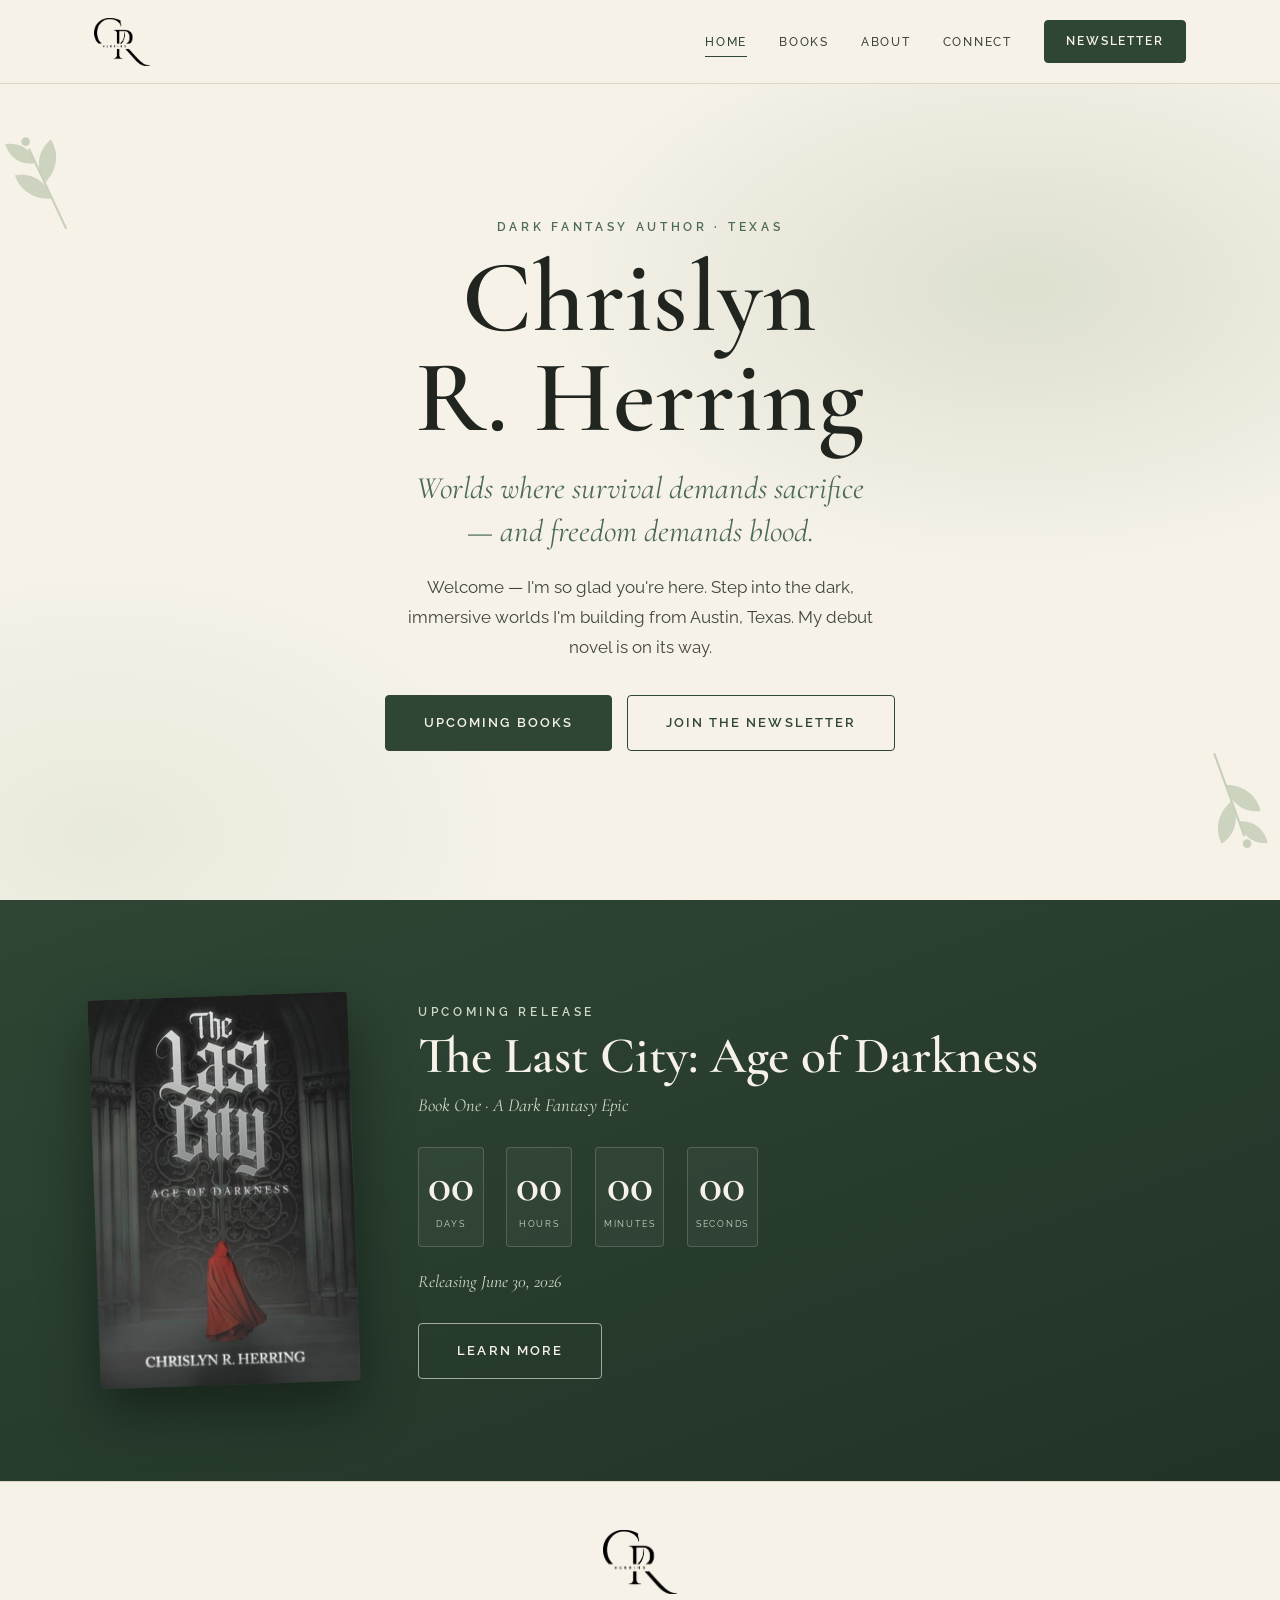
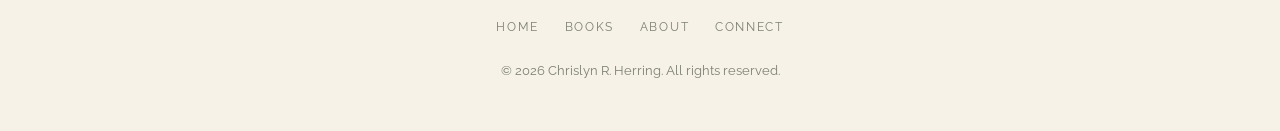
==== commit 168fe9f3: "image" ====
--- a/index.html
+++ b/index.html
@@ -3,472 +3,102 @@
 <head>
     <meta charset="UTF-8">
     <meta name="viewport" content="width=device-width, initial-scale=1.0">
-    <meta name="description" content="Chrislyn R. Herring is a dark fantasy author from Texas. Discover her debut novel, sign up for release updates, and connect.">
-    <meta name="keywords" content="Chrislyn R. Herring, author, dark fantasy, fantasy author, The Last City, debut novel">
+    <meta name="description" content="Chrislyn R. Herring is a dark fantasy author from Texas. Welcome — discover her upcoming debut novel and join the newsletter.">
     <meta name="author" content="Chrislyn R. Herring">
-
-    <!-- Open Graph Meta Tags -->
-    <meta property="og:title" content="Chrislyn R. Herring | Dark Fantasy Author">
-    <meta property="og:description" content="Dark fantasy author from Texas. Discover the debut novel and sign up for release updates.">
+    <meta property="og:title" content="Chrislyn R. Herring — Dark Fantasy Author">
+    <meta property="og:description" content="Dark fantasy author from Texas. Discover the upcoming debut novel and join the newsletter.">
     <meta property="og:image" content="https://ahicks5.github.io/herring-site/images/author.png">
     <meta property="og:type" content="website">
     <meta property="og:url" content="https://ahicks5.github.io/herring-site/">
-    <meta property="og:site_name" content="Chrislyn R. Herring">
-
-    <!-- Twitter Card Meta Tags -->
     <meta name="twitter:card" content="summary_large_image">
-    <meta name="twitter:title" content="Chrislyn R. Herring | Dark Fantasy Author">
-    <meta name="twitter:description" content="Dark fantasy author from Texas. Discover the debut novel and sign up for release updates.">
-    <meta name="twitter:image" content="https://ahicks5.github.io/herring-site/images/author.png">
-
-    <title>Chrislyn R. Herring | Dark Fantasy Author</title>
-
-    <!-- Favicon -->
+    <title>Chrislyn R. Herring — Dark Fantasy Author</title>
     <link rel="icon" type="image/png" href="images/logo.png">
-
-    <!-- Google Fonts: Playfair Display (headings, echoes the CR monogram) + Raleway (body/UI) -->
     <link rel="preconnect" href="https://fonts.googleapis.com">
     <link rel="preconnect" href="https://fonts.gstatic.com" crossorigin>
-    <link href="https://fonts.googleapis.com/css2?family=Playfair+Display:ital,wght@0,400;0,500;0,600;0,700;1,400;1,500&family=Raleway:wght@300;400;500;600&display=swap" rel="stylesheet">
-
-    <!-- Stylesheet -->
+    <link href="https://fonts.googleapis.com/css2?family=Cormorant+Garamond:ital,wght@0,400;0,500;0,600;1,400;1,500&family=Raleway:wght@300;400;500;600&display=swap" rel="stylesheet">
     <link rel="stylesheet" href="styles.css">
 </head>
 <body>
-    <!-- Navigation -->
-    <nav class="navbar" id="navbar">
-        <div class="nav-container">
-            <a href="#home" class="nav-logo">
-                <img src="images/logo.png" alt="Chrislyn R. Herring" class="nav-logo-img">
+
+    <header class="nav" id="nav">
+        <div class="nav__inner">
+            <a href="index.html" class="nav__logo" aria-label="Chrislyn R. Herring — home">
+                <img src="images/logo.png" alt="CR Herring monogram" class="nav__logo-img">
             </a>
+            <button class="nav__toggle" id="navToggle" aria-label="Open menu" aria-expanded="false"><span></span><span></span><span></span></button>
+            <nav class="nav__menu" id="navMenu">
+                <a href="index.html" class="nav__link nav__link--active">Home</a>
+                <a href="books.html" class="nav__link">Books</a>
+                <a href="about.html" class="nav__link">About</a>
+                <a href="connect.html" class="nav__link">Connect</a>
+                <a href="connect.html" class="btn btn--solid nav__cta">Newsletter</a>
+            </nav>
+        </div>
+    </header>
 
-            <button class="nav-toggle" id="navToggle" aria-label="Toggle navigation menu">
-                <span class="hamburger"></span>
-            </button>
-
-            <ul class="nav-menu" id="navMenu">
-                <li class="nav-item">
-                    <a href="#home" class="nav-link">Home</a>
-                </li>
-                <li class="nav-item">
-                    <a href="#books" class="nav-link">Books</a>
-                </li>
-                <li class="nav-item">
-                    <a href="#author" class="nav-link">The Author</a>
-                </li>
-                <li class="nav-item">
-                    <a href="#connect" class="nav-link">Connect</a>
-                </li>
-                <li class="nav-item nav-cta">
-                    <a href="#connect" class="btn btn-primary btn-nav">Newsletter</a>
-                </li>
-            </ul>
-        </div>
-    </nav>
-
-    <!-- Hero Section: Author Introduction -->
-    <section class="hero" id="home">
-        <div class="hero-content">
-            <div class="hero-text">
-                <p class="hero-eyebrow">Dark Fantasy Author</p>
-                <h1 class="hero-title">
-                    <span class="title-main">Chrislyn R. Herring</span>
-                </h1>
-                <p class="hero-tagline" id="heroTagline">
-                    <span class="tagline-word">Worlds</span>
-                    <span class="tagline-word">where</span>
-                    <span class="tagline-word">survival</span>
-                    <span class="tagline-word">demands</span>
-                    <span class="tagline-word">sacrifice.</span>
-                </p>
-                <p class="hero-intro">Texas-born storyteller crafting dark, immersive fantasy. Her debut novel is on the way &mdash; step into the world.</p>
-                <div class="hero-cta">
-                    <a href="#books" class="btn btn-primary btn-lg">Explore the Book</a>
-                    <a href="#connect" class="btn btn-secondary btn-lg">Join the Newsletter</a>
-                </div>
-            </div>
-            <div class="hero-book" id="bookContainer">
-                <div class="book-glow"></div>
-                <div class="book-3d">
-                    <div class="book-spine"></div>
-                    <img src="images/book-cover.jfif" alt="The Last City: Age of Darkness book cover" class="book-cover">
-                </div>
+    <!-- HERO: welcome -->
+    <section class="hero">
+        <svg class="hero__sprig hero__sprig--tl" viewBox="0 0 120 120" aria-hidden="true"><use href="#sprig"></use></svg>
+        <svg class="hero__sprig hero__sprig--br" viewBox="0 0 120 120" aria-hidden="true"><use href="#sprig"></use></svg>
+        <div class="hero__inner">
+            <p class="eyebrow">Dark Fantasy Author &middot; Texas</p>
+            <h1 class="hero__name">Chrislyn<br>R. Herring</h1>
+            <p class="hero__tagline">Worlds where survival demands sacrifice &mdash; and freedom demands blood.</p>
+            <p class="hero__intro">Welcome &mdash; I'm so glad you're here. Step into the dark, immersive worlds I'm building from Austin, Texas. My debut novel is on its way.</p>
+            <div class="hero__cta">
+                <a href="books.html" class="btn btn--solid btn--lg">Upcoming Books</a>
+                <a href="connect.html" class="btn btn--ghost btn--lg">Join the Newsletter</a>
             </div>
         </div>
     </section>
 
-    <!-- Featured Upcoming Book + Countdown -->
-    <section class="countdown-section" id="countdown">
-        <div class="container">
-            <p class="countdown-eyebrow">Coming Soon</p>
-            <h2 class="countdown-title">The Last City: Age of Darkness</h2>
-            <div class="countdown-timer" id="countdownTimer">
-                <div class="countdown-item">
-                    <span class="countdown-number" id="countDays">00</span>
-                    <span class="countdown-label">Days</span>
+    <!-- HOME HIGHLIGHT: upcoming book + countdown -->
+    <section class="highlight">
+        <div class="wrap highlight__inner">
+            <div class="highlight__cover reveal">
+                <a href="books.html"><img src="images/book-cover.jfif" alt="The Last City: Age of Darkness — book cover"></a>
+            </div>
+            <div class="highlight__text reveal">
+                <p class="eyebrow eyebrow--light">Upcoming Release</p>
+                <h2 class="highlight__title">The Last City: Age of Darkness</h2>
+                <p class="highlight__sub">Book One &middot; A Dark Fantasy Epic</p>
+                <div class="countdown">
+                    <div class="countdown__cell"><span class="countdown__num" id="cdDays">00</span><span class="countdown__lbl">Days</span></div>
+                    <div class="countdown__cell"><span class="countdown__num" id="cdHours">00</span><span class="countdown__lbl">Hours</span></div>
+                    <div class="countdown__cell"><span class="countdown__num" id="cdMins">00</span><span class="countdown__lbl">Minutes</span></div>
+                    <div class="countdown__cell"><span class="countdown__num" id="cdSecs">00</span><span class="countdown__lbl">Seconds</span></div>
                 </div>
-                <div class="countdown-separator">:</div>
-                <div class="countdown-item">
-                    <span class="countdown-number" id="countHours">00</span>
-                    <span class="countdown-label">Hours</span>
-                </div>
-                <div class="countdown-separator">:</div>
-                <div class="countdown-item">
-                    <span class="countdown-number" id="countMinutes">00</span>
-                    <span class="countdown-label">Minutes</span>
-                </div>
-                <div class="countdown-separator">:</div>
-                <div class="countdown-item">
-                    <span class="countdown-number" id="countSeconds">00</span>
-                    <span class="countdown-label">Seconds</span>
-                </div>
-            </div>
-            <p class="countdown-date">June 30, 2026</p>
-            <a href="#connect" class="btn btn-secondary">Get Release Reminders</a>
-        </div>
-    </section>
-
-    <!-- Books Section -->
-    <section class="section book-section" id="books">
-        <div class="container">
-            <header class="section-header">
-                <p class="section-eyebrow">The Books</p>
-                <h2 class="section-title">The Last City: Age of Darkness</h2>
-                <div class="title-accent"></div>
-                <p class="section-subtitle">Book One &mdash; A Dark Fantasy Epic</p>
-            </header>
-
-            <div class="book-content">
-                <div class="book-description">
-                    <div class="synopsis">
-                        <p>Driven by desperation, Elena is on the brink of selling herself to the Den &mdash; a grim fate where bodies are commodities for the elite and the privileged few. Despite the pleas of her sister and best friend to explore other options, Elena's panic sends her sprinting toward the Door. In a twist of fate, it swings open, allowing Elena and Bren a taste of freedom in the outside world. However, before they can make it to the forest's protection, they are shot down, dragging them into the clutches of Hell's Keep, beneath the minister's residence.</p>
-
-                        <p>Meanwhile, Bren finds himself thrust into a perilous alliance with the minister, forced to serve as his assassin to ensure Elena's survival. Faced with the moral quandary of sacrificing his humanity to preserve her life, Bren forms unexpected bonds with fellow assassins, Klaus and Thomas, blurring the lines between friend and foe. As their destinies intertwine, they hurtle toward a pivotal moment where the minister's revelation threatens to reshape their world, leaving them poised on uncertainty.</p>
-
-                        <p>Unaware of her sister's fate, Alasea struggles with the grim reality of her belief in Elena's and Bren's deaths &mdash; all while her mother sits as the minister's captive, awaiting her death on the Red Wall. Broken and alone, Alasea embarks on a quest for survival, guided by her mother's cryptic mention of a Book that holds the key to their family's history and the city's blood-woven past.</p>
-                    </div>
-
-                    <div class="genre-tags">
-                        <span class="genre-tag">Dark Fantasy</span>
-                        <span class="genre-tag">Epic Adventure</span>
-                        <span class="genre-tag">Dystopian</span>
-                        <span class="genre-tag">Survival</span>
-                    </div>
-
-                    <!-- Share Buttons -->
-                    <div class="share-section">
-                        <span class="share-label">Share this book:</span>
-                        <div class="share-buttons">
-                            <button class="share-btn" data-share="twitter" aria-label="Share on Twitter">
-                                <svg viewBox="0 0 24 24" fill="currentColor">
-                                    <path d="M18.244 2.25h3.308l-7.227 8.26 8.502 11.24H16.17l-5.214-6.817L4.99 21.75H1.68l7.73-8.835L1.254 2.25H8.08l4.713 6.231zm-1.161 17.52h1.833L7.084 4.126H5.117z"/>
-                                </svg>
-                            </button>
-                            <button class="share-btn" data-share="facebook" aria-label="Share on Facebook">
-                                <svg viewBox="0 0 24 24" fill="currentColor">
-                                    <path d="M24 12.073c0-6.627-5.373-12-12-12s-12 5.373-12 12c0 5.99 4.388 10.954 10.125 11.854v-8.385H7.078v-3.47h3.047V9.43c0-3.007 1.792-4.669 4.533-4.669 1.312 0 2.686.235 2.686.235v2.953H15.83c-1.491 0-1.956.925-1.956 1.874v2.25h3.328l-.532 3.47h-2.796v8.385C19.612 23.027 24 18.062 24 12.073z"/>
-                                </svg>
-                            </button>
-                            <button class="share-btn" data-share="copy" aria-label="Copy link">
-                                <svg viewBox="0 0 24 24" fill="none" stroke="currentColor" stroke-width="2">
-                                    <path d="M10 13a5 5 0 0 0 7.54.54l3-3a5 5 0 0 0-7.07-7.07l-1.72 1.71"/>
-                                    <path d="M14 11a5 5 0 0 0-7.54-.54l-3 3a5 5 0 0 0 7.07 7.07l1.71-1.71"/>
-                                </svg>
-                            </button>
-                        </div>
-                    </div>
-                </div>
-
-                <aside class="book-sidebar">
-                    <div class="book-cover-card">
-                        <img src="images/book-cover.jfif" alt="The Last City: Age of Darkness book cover" class="book-cover-static">
-                        <p class="book-status">Coming June 30, 2026</p>
-                    </div>
-
-                    <!-- Quote Carousel -->
-                    <div class="quote-carousel" id="quoteCarousel">
-                        <button class="quote-arrow quote-arrow-left" aria-label="Previous quote">
-                            <svg viewBox="0 0 24 24" fill="none" stroke="currentColor" stroke-width="2" stroke-linecap="round" stroke-linejoin="round"><polyline points="15 18 9 12 15 6"></polyline></svg>
-                        </button>
-                        <div class="quote-slides">
-                            <blockquote class="quote-slide active">
-                                <div class="quote-mark">&ldquo;</div>
-                                <p class="quote-text">A world so vivid and ruthless, you'll forget to breathe.</p>
-                                <div class="quote-attribution">&mdash; Early Reader Review</div>
-                            </blockquote>
-                            <blockquote class="quote-slide">
-                                <div class="quote-mark">&ldquo;</div>
-                                <p class="quote-text">Dark, gripping, and impossible to put down. A stunning debut.</p>
-                                <div class="quote-attribution">&mdash; Beta Reader</div>
-                            </blockquote>
-                            <blockquote class="quote-slide">
-                                <div class="quote-mark">&ldquo;</div>
-                                <p class="quote-text">The characters will haunt you long after the final page.</p>
-                                <div class="quote-attribution">&mdash; ARC Reviewer</div>
-                            </blockquote>
-                            <blockquote class="quote-slide">
-                                <div class="quote-mark">&ldquo;</div>
-                                <p class="quote-text">A masterful blend of despair and hope. Simply unforgettable.</p>
-                                <div class="quote-attribution">&mdash; Book Blogger</div>
-                            </blockquote>
-                        </div>
-                        <button class="quote-arrow quote-arrow-right" aria-label="Next quote">
-                            <svg viewBox="0 0 24 24" fill="none" stroke="currentColor" stroke-width="2" stroke-linecap="round" stroke-linejoin="round"><polyline points="9 18 15 12 9 6"></polyline></svg>
-                        </button>
-                        <div class="quote-dots">
-                            <button class="quote-dot active" data-slide="0" aria-label="Quote 1"></button>
-                            <button class="quote-dot" data-slide="1" aria-label="Quote 2"></button>
-                            <button class="quote-dot" data-slide="2" aria-label="Quote 3"></button>
-                            <button class="quote-dot" data-slide="3" aria-label="Quote 4"></button>
-                        </div>
-                    </div>
-
-                    <a href="#connect" class="btn btn-primary btn-lg btn-block">Notify Me at Release</a>
-                </aside>
-            </div>
-
-            <!-- Characters -->
-            <div class="characters-block">
-                <header class="section-header section-header-sub">
-                    <h3 class="section-subtitle-heading">Meet the Characters</h3>
-                </header>
-                <div class="characters-grid">
-                    <!-- Elena Card -->
-                    <div class="character-card">
-                        <div class="card-inner">
-                            <div class="card-front">
-                                <div class="character-icon">E</div>
-                                <h3 class="character-name">Elena</h3>
-                                <p class="character-role">The Desperate Sister</p>
-                            </div>
-                            <div class="card-back">
-                                <h3 class="character-name">Elena</h3>
-                                <p class="character-bio">Driven to the brink by desperation, Elena faces an impossible choice: sell herself to the Den or watch her family perish. Her sprint toward freedom sets in motion events that will change everything.</p>
-                            </div>
-                        </div>
-                    </div>
-
-                    <!-- Bren Card -->
-                    <div class="character-card">
-                        <div class="card-inner">
-                            <div class="card-front">
-                                <div class="character-icon">B</div>
-                                <h3 class="character-name">Bren</h3>
-                                <p class="character-role">The Reluctant Assassin</p>
-                            </div>
-                            <div class="card-back">
-                                <h3 class="character-name">Bren</h3>
-                                <p class="character-bio">Forced into a deadly alliance with the minister, Bren must become an assassin to keep Elena alive. But how much of his humanity will he sacrifice to save the one he loves?</p>
-                            </div>
-                        </div>
-                    </div>
-
-                    <!-- Alasea Card -->
-                    <div class="character-card">
-                        <div class="card-inner">
-                            <div class="card-front">
-                                <div class="character-icon">A</div>
-                                <h3 class="character-name">Alasea</h3>
-                                <p class="character-role">The Survivor</p>
-                            </div>
-                            <div class="card-back">
-                                <h3 class="character-name">Alasea</h3>
-                                <p class="character-bio">Believing her sister dead and her mother condemned, Alasea must find the strength to survive alone. A mysterious Book may hold the secrets to her family's past&mdash;and the city's dark future.</p>
-                            </div>
-                        </div>
-                    </div>
-                </div>
-                <p class="characters-hint">Hover or tap to reveal their stories</p>
+                <p class="highlight__date">Releasing June 30, 2026</p>
+                <a href="books.html" class="btn btn--light btn--lg">Learn More</a>
             </div>
         </div>
     </section>
 
-    <!-- Meet the Author Section -->
-    <section class="section author-section" id="author">
-        <div class="container">
-            <header class="section-header">
-                <p class="section-eyebrow">The Author</p>
-                <h2 class="section-title">Meet Chrislyn</h2>
-                <div class="title-accent"></div>
-            </header>
-
-            <div class="author-content">
-                <div class="author-image-wrapper">
-                    <div class="author-image-frame">
-                        <img src="images/author.png"
-                             alt="Chrislyn R. Herring, dark fantasy author"
-                             class="author-image"
-                             loading="lazy">
-                    </div>
-                </div>
-
-                <div class="author-bio">
-                    <h3 class="author-name">Chrislyn R. Herring</h3>
-                    <p>Chrislyn R. Herring hails from a small town in South Texas, where her passion for writing and storytelling began. Drawing inspiration from literary giants like J.R.R. Tolkien and contemporary masters such as Sarah J. Maas, she continued on her writing journey with a degree in English Literature from Texas A&amp;M University. Today, she resides and crafts her stories in the vibrant city of Austin, Texas, alongside her friends and family, where every day brings new inspiration and creativity to her work. When she is not writing in coffee shops, Chrislyn spends most of her time in the climbing gym, trying new cuisine, and out in nature.</p>
-
-                    <div class="author-social">
-                        <span class="social-label">Connect with Chrislyn:</span>
-                        <div class="social-links">
-                            <a href="https://instagram.com/c.r.herring" target="_blank" rel="noopener noreferrer" class="social-link" aria-label="Instagram">
-                                <svg class="social-icon" viewBox="0 0 24 24" fill="currentColor">
-                                    <path d="M12 2.163c3.204 0 3.584.012 4.85.07 3.252.148 4.771 1.691 4.919 4.919.058 1.265.069 1.645.069 4.849 0 3.205-.012 3.584-.069 4.849-.149 3.225-1.664 4.771-4.919 4.919-1.266.058-1.644.07-4.85.07-3.204 0-3.584-.012-4.849-.07-3.26-.149-4.771-1.699-4.919-4.92-.058-1.265-.07-1.644-.07-4.849 0-3.204.013-3.583.07-4.849.149-3.227 1.664-4.771 4.919-4.919 1.266-.057 1.645-.069 4.849-.069zm0-2.163c-3.259 0-3.667.014-4.947.072-4.358.2-6.78 2.618-6.98 6.98-.059 1.281-.073 1.689-.073 4.948 0 3.259.014 3.668.072 4.948.2 4.358 2.618 6.78 6.98 6.98 1.281.058 1.689.072 4.948.072 3.259 0 3.668-.014 4.948-.072 4.354-.2 6.782-2.618 6.979-6.98.059-1.28.073-1.689.073-4.948 0-3.259-.014-3.667-.072-4.947-.196-4.354-2.617-6.78-6.979-6.98-1.281-.059-1.69-.073-4.949-.073zm0 5.838c-3.403 0-6.162 2.759-6.162 6.162s2.759 6.163 6.162 6.163 6.162-2.759 6.162-6.163c0-3.403-2.759-6.162-6.162-6.162zm0 10.162c-2.209 0-4-1.79-4-4 0-2.209 1.791-4 4-4s4 1.791 4 4c0 2.21-1.791 4-4 4zm6.406-11.845c-.796 0-1.441.645-1.441 1.44s.645 1.44 1.441 1.44c.795 0 1.439-.645 1.439-1.44s-.644-1.44-1.439-1.44z"/>
-                                </svg>
-                            </a>
-                            <a href="#" class="social-link" aria-label="TikTok">
-                                <svg class="social-icon" viewBox="0 0 24 24" fill="currentColor">
-                                    <path d="M19.59 6.69a4.83 4.83 0 01-3.77-4.25V2h-3.45v13.67a2.89 2.89 0 01-5.2 1.74 2.89 2.89 0 012.31-4.64 2.93 2.93 0 01.88.13V9.4a6.84 6.84 0 00-1-.05A6.33 6.33 0 005 20.1a6.34 6.34 0 0010.86-4.43v-7a8.16 8.16 0 004.77 1.52v-3.4a4.85 4.85 0 01-1-.1z"/>
-                                </svg>
-                            </a>
-                        </div>
-                    </div>
-                </div>
-            </div>
-        </div>
-    </section>
-
-    <!-- Connect / Newsletter Section -->
-    <section class="section newsletter-section" id="connect">
-        <div class="container">
-            <div class="newsletter-content">
-                <header class="newsletter-header">
-                    <p class="section-eyebrow">Connect</p>
-                    <h2 class="section-title">Stay in the Story</h2>
-                    <p class="newsletter-subtitle">Join the newsletter for release reminders, behind-the-scenes updates, and first access to Chrislyn's world. No spam &mdash; just the good stuff.</p>
-                </header>
-
-                <form class="newsletter-form" action="#newsletter-signup" method="POST">
-                    <div class="form-row">
-                        <div class="form-group">
-                            <label for="newsletter-name" class="visually-hidden">Your Name</label>
-                            <input type="text"
-                                   id="newsletter-name"
-                                   name="name"
-                                   placeholder="Your Name"
-                                   required
-                                   class="form-input">
-                        </div>
-                        <div class="form-group">
-                            <label for="newsletter-email" class="visually-hidden">Email Address</label>
-                            <input type="email"
-                                   id="newsletter-email"
-                                   name="email"
-                                   placeholder="Email Address"
-                                   required
-                                   class="form-input">
-                        </div>
-                        <button type="submit" class="btn btn-primary btn-lg">Subscribe</button>
-                    </div>
-                    <p class="form-note">Release alerts, blog updates, and announcements. Unsubscribe anytime.</p>
-                </form>
-
-                <div class="connect-social">
-                    <span class="social-label">Or follow along:</span>
-                    <div class="social-links">
-                        <a href="https://instagram.com/c.r.herring" target="_blank" rel="noopener noreferrer" class="social-link social-link-lg" aria-label="Instagram">
-                            <svg class="social-icon" viewBox="0 0 24 24" fill="currentColor">
-                                <path d="M12 2.163c3.204 0 3.584.012 4.85.07 3.252.148 4.771 1.691 4.919 4.919.058 1.265.069 1.645.069 4.849 0 3.205-.012 3.584-.069 4.849-.149 3.225-1.664 4.771-4.919 4.919-1.266.058-1.644.07-4.85.07-3.204 0-3.584-.012-4.849-.07-3.26-.149-4.771-1.699-4.919-4.92-.058-1.265-.07-1.644-.07-4.849 0-3.204.013-3.583.07-4.849.149-3.227 1.664-4.771 4.919-4.919 1.266-.057 1.645-.069 4.849-.069zm0-2.163c-3.259 0-3.667.014-4.947.072-4.358.2-6.78 2.618-6.98 6.98-.059 1.281-.073 1.689-.073 4.948 0 3.259.014 3.668.072 4.948.2 4.358 2.618 6.78 6.98 6.98 1.281.058 1.689.072 4.948.072 3.259 0 3.668-.014 4.948-.072 4.354-.2 6.782-2.618 6.979-6.98.059-1.28.073-1.689.073-4.948 0-3.259-.014-3.667-.072-4.947-.196-4.354-2.617-6.78-6.979-6.98-1.281-.059-1.69-.073-4.949-.073zm0 5.838c-3.403 0-6.162 2.759-6.162 6.162s2.759 6.163 6.162 6.163 6.162-2.759 6.162-6.163c0-3.403-2.759-6.162-6.162-6.162zm0 10.162c-2.209 0-4-1.79-4-4 0-2.209 1.791-4 4-4s4 1.791 4 4c0 2.21-1.791 4-4 4zm6.406-11.845c-.796 0-1.441.645-1.441 1.44s.645 1.44 1.441 1.44c.795 0 1.439-.645 1.439-1.44s-.644-1.44-1.439-1.44z"/>
-                            </svg>
-                        </a>
-                        <a href="#" class="social-link social-link-lg" aria-label="TikTok">
-                            <svg class="social-icon" viewBox="0 0 24 24" fill="currentColor">
-                                <path d="M19.59 6.69a4.83 4.83 0 01-3.77-4.25V2h-3.45v13.67a2.89 2.89 0 01-5.2 1.74 2.89 2.89 0 012.31-4.64 2.93 2.93 0 01.88.13V9.4a6.84 6.84 0 00-1-.05A6.33 6.33 0 005 20.1a6.34 6.34 0 0010.86-4.43v-7a8.16 8.16 0 004.77 1.52v-3.4a4.85 4.85 0 01-1-.1z"/>
-                            </svg>
-                        </a>
-                    </div>
-                </div>
-            </div>
-        </div>
-    </section>
-
-    <!-- Footer -->
     <footer class="footer">
-        <div class="container">
-            <div class="footer-content">
-                <div class="footer-brand">
-                    <img src="images/logo.png" alt="Chrislyn R. Herring" class="footer-logo-img">
-                </div>
-
-                <nav class="footer-nav">
-                    <a href="#home" class="footer-link">Home</a>
-                    <a href="#books" class="footer-link">Books</a>
-                    <a href="#author" class="footer-link">The Author</a>
-                    <a href="#connect" class="footer-link">Connect</a>
-                </nav>
-
-                <div class="footer-social">
-                    <a href="https://instagram.com/c.r.herring" target="_blank" rel="noopener noreferrer" class="social-link" aria-label="Instagram">
-                        <svg class="social-icon" viewBox="0 0 24 24" fill="currentColor">
-                            <path d="M12 2.163c3.204 0 3.584.012 4.85.07 3.252.148 4.771 1.691 4.919 4.919.058 1.265.069 1.645.069 4.849 0 3.205-.012 3.584-.069 4.849-.149 3.225-1.664 4.771-4.919 4.919-1.266.058-1.644.07-4.85.07-3.204 0-3.584-.012-4.849-.07-3.26-.149-4.771-1.699-4.919-4.92-.058-1.265-.07-1.644-.07-4.849 0-3.204.013-3.583.07-4.849.149-3.227 1.664-4.771 4.919-4.919 1.266-.057 1.645-.069 4.849-.069zm0-2.163c-3.259 0-3.667.014-4.947.072-4.358.2-6.78 2.618-6.98 6.98-.059 1.281-.073 1.689-.073 4.948 0 3.259.014 3.668.072 4.948.2 4.358 2.618 6.78 6.98 6.98 1.281.058 1.689.072 4.948.072 3.259 0 3.668-.014 4.948-.072 4.354-.2 6.782-2.618 6.979-6.98.059-1.28.073-1.689.073-4.948 0-3.259-.014-3.667-.072-4.947-.196-4.354-2.617-6.78-6.979-6.98-1.281-.059-1.69-.073-4.949-.073zm0 5.838c-3.403 0-6.162 2.759-6.162 6.162s2.759 6.163 6.162 6.163 6.162-2.759 6.162-6.163c0-3.403-2.759-6.162-6.162-6.162zm0 10.162c-2.209 0-4-1.79-4-4 0-2.209 1.791-4 4-4s4 1.791 4 4c0 2.21-1.791 4-4 4zm6.406-11.845c-.796 0-1.441.645-1.441 1.44s.645 1.44 1.441 1.44c.795 0 1.439-.645 1.439-1.44s-.644-1.44-1.439-1.44z"/>
-                        </svg>
-                    </a>
-                    <a href="#" class="social-link" aria-label="TikTok">
-                        <svg class="social-icon" viewBox="0 0 24 24" fill="currentColor">
-                            <path d="M19.59 6.69a4.83 4.83 0 01-3.77-4.25V2h-3.45v13.67a2.89 2.89 0 01-5.2 1.74 2.89 2.89 0 012.31-4.64 2.93 2.93 0 01.88.13V9.4a6.84 6.84 0 00-1-.05A6.33 6.33 0 005 20.1a6.34 6.34 0 0010.86-4.43v-7a8.16 8.16 0 004.77 1.52v-3.4a4.85 4.85 0 01-1-.1z"/>
-                        </svg>
-                    </a>
-                </div>
-            </div>
-
-            <div class="footer-bottom">
-                <p class="copyright">&copy; 2026 Chrislyn R. Herring. All rights reserved.</p>
-                <p class="footer-credit">Crafted with &#10084;</p>
-            </div>
+        <div class="wrap footer__inner">
+            <img src="images/logo.png" alt="CR Herring monogram" class="footer__logo">
+            <nav class="footer__nav">
+                <a href="index.html">Home</a>
+                <a href="books.html">Books</a>
+                <a href="about.html">About</a>
+                <a href="connect.html">Connect</a>
+            </nav>
+            <p class="footer__copy">&copy; 2026 Chrislyn R. Herring. All rights reserved.</p>
         </div>
     </footer>
 
-    <!-- Newsletter Popup Modal -->
-    <div class="modal-overlay" id="promoModal">
-        <div class="modal" role="dialog" aria-labelledby="modalTitle" aria-modal="true">
-            <button class="modal-close" id="modalClose" aria-label="Close popup">
-                <svg viewBox="0 0 24 24" fill="none" stroke="currentColor" stroke-width="2">
-                    <line x1="18" y1="6" x2="6" y2="18"></line>
-                    <line x1="6" y1="6" x2="18" y2="18"></line>
-                </svg>
-            </button>
+    <svg width="0" height="0" style="position:absolute" aria-hidden="true">
+        <symbol id="sprig" viewBox="0 0 120 120">
+            <g fill="none" stroke="currentColor" stroke-width="2" stroke-linecap="round">
+                <path d="M60 110 C60 80 60 55 60 30"/>
+                <path d="M60 80 C44 74 36 60 38 46 C54 50 62 64 60 80Z" fill="currentColor" stroke="none" opacity=".9"/>
+                <path d="M60 64 C76 58 84 44 82 30 C66 34 58 48 60 64Z" fill="currentColor" stroke="none" opacity=".9"/>
+                <path d="M60 44 C46 40 40 28 42 16 C56 20 62 32 60 44Z" fill="currentColor" stroke="none" opacity=".9"/>
+                <circle cx="60" cy="22" r="4" fill="currentColor" stroke="none"/>
+            </g>
+        </symbol>
+    </svg>
 
-            <div class="modal-content">
-                <div class="modal-header">
-                    <h3 class="modal-title" id="modalTitle">Step Into the World</h3>
-                    <p class="modal-subtitle">Be first to know when <em>The Last City</em> releases &mdash; plus updates, bonus content, and more.</p>
-                </div>
-
-                <div class="modal-newsletter">
-                    <form class="modal-form" action="#newsletter-signup" method="POST">
-                        <div class="form-group">
-                            <input type="text"
-                                   name="name"
-                                   placeholder="Your Name"
-                                   required
-                                   class="form-input">
-                        </div>
-                        <div class="form-group">
-                            <input type="email"
-                                   name="email"
-                                   placeholder="Email Address"
-                                   required
-                                   class="form-input">
-                        </div>
-                        <button type="submit" class="btn btn-primary btn-block btn-lg">Join the Newsletter</button>
-                    </form>
-                    <p class="modal-note">No spam, ever. Unsubscribe anytime.</p>
-                </div>
-            </div>
-        </div>
-    </div>
-
-    <!-- Bottom Ribbon Banner -->
-    <div class="promo-ribbon" id="promoRibbon">
-        <span class="ribbon-emoji">&#127807;</span>
-        <span class="ribbon-text">Join the newsletter for release updates</span>
-        <button class="ribbon-close" id="ribbonClose" aria-label="Close ribbon">
-            <svg viewBox="0 0 24 24" fill="none" stroke="currentColor" stroke-width="2">
-                <line x1="18" y1="6" x2="6" y2="18"></line>
-                <line x1="6" y1="6" x2="18" y2="18"></line>
-            </svg>
-        </button>
-    </div>
-
-    <!-- JavaScript -->
     <script src="script.js"></script>
 </body>
 </html>
--- a/styles.css
+++ b/styles.css
@@ -1,1872 +1,345 @@
-/* ============================================
-   CHRISLYN R. HERRING - Author Website Styles
-   ============================================
-   Aesthetic: "forest whimsical"
-   - Cream base, forest-green accent, elegant serif headings
-   ============================================ */
-
-/* CSS Custom Properties (Color Palette)
-   ============================================
-   CUSTOMIZE COLORS HERE - Change these values to update the entire site.
-   The primary accent is a ONE-LINE SWAP: edit --color-forest. */
+/* =========================================================
+   CHRISLYN R. HERRING — Author Site (multi-page)
+   Aesthetic: "forest whimsical" — cream base, forest green,
+   literary serif headings, botanical accents.
+   The book gets its own dark / crimson world on books.html.
+   ========================================================= */
+
+/* ---- Design tokens ---- */
 :root {
-    /* Primary Backgrounds */
-    --color-bg-primary: #F6F2E9;        /* Cream base */
-    --color-bg-secondary: #EFE9DB;       /* Warm sand - section contrast */
-    --color-bg-tertiary: #E7E0CF;        /* Slightly deeper - cards / insets */
-
-    /* Accent / Brand Green (forest range) */
-    --color-forest: #34503D;             /* PRIMARY accent - the one-line swap */
-    --color-forest-deep: #25382B;        /* Darker forest - hover / depth */
-    --color-jade: #4E6B52;               /* Secondary green */
-    --color-sage: #8A9A7B;               /* Muted supporting green */
-
-    /* Semantic aliases (so component rules stay readable) */
-    --color-primary: var(--color-forest);
-    --color-primary-hover: var(--color-forest-deep);
-    --color-primary-dark: var(--color-forest-deep);
-
-    /* Borders */
-    --color-border: #D8D0BD;             /* Soft cream-toned borders */
-    --color-border-strong: #C4BBA4;
-
-    /* Text Colors */
-    --color-text-heading: #1E231F;       /* Near-black ink - matches logo */
-    --color-text-body: #3A3F38;          /* Soft charcoal-green - body */
-    --color-text-muted: #7C7E74;         /* Muted captions */
-
-    /* Feedback */
-    --color-success: #4E6B52;
-
-    /* Typography */
-    --font-heading: 'Playfair Display', Georgia, serif;
-    --font-body: 'Raleway', system-ui, sans-serif;
-    --font-ui: 'Raleway', system-ui, sans-serif;
-
-    /* Spacing */
-    --spacing-xs: 0.5rem;
-    --spacing-sm: 1rem;
-    --spacing-md: 2rem;
-    --spacing-lg: 4rem;
-    --spacing-xl: 6rem;
-
-    /* Transitions */
-    --transition-fast: 0.2s ease;
-    --transition-normal: 0.3s ease;
-    --transition-slow: 0.5s ease;
-
-    /* Shadows - soft, tasteful */
-    --shadow-sm: 0 2px 8px rgba(37, 56, 43, 0.08);
-    --shadow-md: 0 6px 20px rgba(37, 56, 43, 0.12);
-    --shadow-lg: 0 14px 40px rgba(37, 56, 43, 0.18);
-    --shadow-glow: 0 0 50px rgba(138, 154, 123, 0.35);
-
-    /* Layout */
-    --max-width: 1200px;
-    --nav-height: 80px;
-}
-
-/* Reset & Base Styles
-   ============================================ */
-*,
-*::before,
-*::after {
-    box-sizing: border-box;
-    margin: 0;
-    padding: 0;
-}
-
-html {
-    scroll-behavior: smooth;
-    font-size: 16px;
-    overflow-x: hidden;
-    scroll-padding-top: var(--nav-height);
-}
+    /* Greens (from the provided palette) */
+    --forest:      #2f4634;   /* PRIMARY accent — one-line swap */
+    --forest-deep: #213328;
+    --jade:        #4d6b54;
+    --moss:        #6f8466;
+    --sage:        #9bae8e;
+    --mint:        #cdd9c4;
+
+    /* Neutrals / cream */
+    --cream:   #f6f2e8;
+    --cream-2: #efe8d8;
+    --sand:    #e7dfca;
+    --ink:     #20251f;
+    --body:    #404539;
+    --muted:   #7d7f72;
+    --line:    #ddd5c1;
+
+    /* Type */
+    --serif: 'Cormorant Garamond', Georgia, serif;
+    --sans:  'Raleway', system-ui, -apple-system, sans-serif;
+
+    --maxw: 1140px;
+    --navh: 84px;
+    --radius: 4px;
+    --shadow:    0 10px 30px rgba(33,51,40,.12);
+    --shadow-lg: 0 22px 55px rgba(33,51,40,.22);
+    --ease: cubic-bezier(.22,.61,.36,1);
+}
+
+/* ---- Reset ---- */
+*,*::before,*::after { box-sizing: border-box; margin: 0; padding: 0; }
+html { scroll-behavior: smooth; -webkit-text-size-adjust: 100%; }
+img { max-width: 100%; height: auto; display: block; }
+a { color: inherit; text-decoration: none; }
+ul { list-style: none; }
 
 body {
-    font-family: var(--font-body);
+    font-family: var(--sans);
     font-size: 1.0625rem;
     line-height: 1.75;
-    color: var(--color-text-body);
-    background-color: var(--color-bg-primary);
+    color: var(--body);
+    background: var(--cream);
+    padding-top: var(--navh);          /* clear the fixed nav on every page */
     -webkit-font-smoothing: antialiased;
-    -moz-osx-font-smoothing: grayscale;
     overflow-x: hidden;
 }
 
-img {
-    max-width: 100%;
-    height: auto;
-    display: block;
-}
-
-a {
-    color: inherit;
-    text-decoration: none;
-    transition: color var(--transition-fast);
-}
-
-ul {
-    list-style: none;
-}
-
-/* Utility Classes
-   ============================================ */
-.container {
-    width: 100%;
-    max-width: var(--max-width);
-    margin: 0 auto;
-    padding: 0 var(--spacing-md);
-}
-
-.visually-hidden {
-    position: absolute;
-    width: 1px;
-    height: 1px;
-    padding: 0;
-    margin: -1px;
-    overflow: hidden;
-    clip: rect(0, 0, 0, 0);
-    white-space: nowrap;
-    border: 0;
-}
-
-/* Typography
-   ============================================ */
-h1, h2, h3, h4, h5, h6 {
-    font-family: var(--font-heading);
-    font-weight: 600;
-    color: var(--color-text-heading);
-    line-height: 1.2;
-}
-
-.section-eyebrow {
-    font-family: var(--font-ui);
-    font-size: 0.8125rem;
-    font-weight: 500;
-    letter-spacing: 0.25em;
-    text-transform: uppercase;
-    color: var(--color-forest);
-    text-align: center;
-    margin-bottom: var(--spacing-sm);
-}
-
-.section-title {
-    font-family: var(--font-heading);
-    font-size: clamp(2rem, 5vw, 3.25rem);
-    font-weight: 600;
-    text-align: center;
-    letter-spacing: 0.01em;
-}
-
-.section-subtitle {
-    font-family: var(--font-ui);
-    font-size: 0.9375rem;
-    letter-spacing: 0.15em;
-    text-transform: uppercase;
-    color: var(--color-text-muted);
-    text-align: center;
-    margin-top: var(--spacing-sm);
-}
-
-.section-header {
-    margin-bottom: var(--spacing-lg);
-}
-
-.title-accent {
-    width: 70px;
-    height: 2px;
-    background: linear-gradient(90deg, transparent, var(--color-forest), transparent);
-    margin: var(--spacing-sm) auto 0;
-}
-
-/* Buttons
-   ============================================ */
+/* ---- Helpers ---- */
+.wrap { width: 100%; max-width: var(--maxw); margin: 0 auto; padding: 0 1.5rem; }
+.section { padding: clamp(4rem, 9vw, 7rem) 0; }
+
+.eyebrow {
+    font-family: var(--sans); font-size: .72rem; font-weight: 600;
+    letter-spacing: .32em; text-transform: uppercase; color: var(--jade);
+}
+.eyebrow--light { color: var(--mint); }
+.eyebrow--crimson { color: var(--r-crimson, #c23a52); }
+
+.section__head { text-align: center; margin-bottom: clamp(2.5rem, 5vw, 4rem); }
+.section__title {
+    font-family: var(--serif); font-weight: 600;
+    font-size: clamp(2.4rem, 6vw, 4rem); line-height: 1.05; color: var(--ink);
+    margin-top: .4rem; letter-spacing: .01em;
+}
+.section__title--left { text-align: left; }
+.section__sub { font-family: var(--serif); font-style: italic; font-size: 1.25rem; color: var(--moss); margin-top: .4rem; }
+.rule { display: block; width: 60px; height: 2px; background: var(--forest); margin: 1.1rem auto 0; opacity: .8; }
+.rule--left { margin-left: 0; }
+
+/* ---- Buttons ---- */
 .btn {
-    display: inline-flex;
-    align-items: center;
-    justify-content: center;
-    font-family: var(--font-ui);
-    font-size: 0.8125rem;
-    font-weight: 600;
-    letter-spacing: 0.12em;
-    text-transform: uppercase;
-    padding: 0.875rem 2rem;
-    border: 1px solid transparent;
-    border-radius: 2px;
-    cursor: pointer;
-    transition: all var(--transition-normal);
-    white-space: nowrap;
-}
-
-.btn-primary {
-    background-color: var(--color-forest);
-    color: #F6F2E9;
-    border-color: var(--color-forest);
-}
-
-.btn-primary:hover {
-    background-color: var(--color-forest-deep);
-    border-color: var(--color-forest-deep);
-    transform: translateY(-2px);
-    box-shadow: var(--shadow-md);
-}
-
-.btn-secondary {
-    background-color: transparent;
-    color: var(--color-forest);
-    border: 1px solid var(--color-forest);
-}
-
-.btn-secondary:hover {
-    background-color: var(--color-forest);
-    color: #F6F2E9;
-    transform: translateY(-2px);
-}
-
-.btn-lg {
-    padding: 1rem 2.5rem;
-    font-size: 0.875rem;
-}
-
-.btn-block {
-    display: flex;
-    width: 100%;
-}
-
-.btn-nav {
-    padding: 0.6rem 1.25rem;
-    font-size: 0.6875rem;
-}
-
-/* Form Inputs
-   ============================================ */
-.form-input {
-    width: 100%;
-    padding: 1rem 1.25rem;
-    font-family: var(--font-ui);
-    font-size: 1rem;
-    color: var(--color-text-body);
-    background-color: #FFFDF8;
-    border: 1px solid var(--color-border-strong);
-    border-radius: 2px;
-    transition: all var(--transition-fast);
-}
-
-.form-input::placeholder {
-    color: var(--color-text-muted);
-}
-
-.form-input:focus {
-    outline: none;
-    border-color: var(--color-forest);
-    box-shadow: 0 0 0 3px rgba(52, 80, 61, 0.15);
-}
-
-/* Navigation
-   ============================================ */
-.navbar {
-    position: fixed;
-    top: 0;
-    left: 0;
-    right: 0;
-    z-index: 1000;
-    padding: 0 var(--spacing-md);
-    background-color: transparent;
-    transition: all var(--transition-normal);
-}
-
-.navbar.scrolled {
-    background-color: rgba(246, 242, 233, 0.92);
-    backdrop-filter: blur(10px);
-    box-shadow: var(--shadow-sm);
-    border-bottom: 1px solid var(--color-border);
-}
-
-.nav-container {
-    max-width: var(--max-width);
-    margin: 0 auto;
-    display: flex;
-    align-items: center;
-    justify-content: space-between;
-    height: var(--nav-height);
-}
-
-.nav-logo {
-    z-index: 1001;
-    display: flex;
-    align-items: center;
-}
-
-.nav-logo-img {
-    height: 52px;
-    width: auto;
-}
-
-.nav-menu {
-    display: flex;
-    align-items: center;
-    gap: var(--spacing-md);
-}
-
-.nav-link {
-    font-family: var(--font-ui);
-    font-size: 0.8125rem;
-    font-weight: 500;
-    letter-spacing: 0.12em;
-    text-transform: uppercase;
-    color: var(--color-text-body);
-    padding: 0.5rem 0;
-    position: relative;
-}
-
-.nav-link::after {
-    content: '';
-    position: absolute;
-    bottom: 0;
-    left: 0;
-    width: 0;
-    height: 1px;
-    background-color: var(--color-forest);
-    transition: width var(--transition-normal);
-}
-
-.nav-link:hover {
-    color: var(--color-forest);
-}
-
-.nav-link:hover::after {
-    width: 100%;
-}
-
-/* Hamburger Menu */
-.nav-toggle {
-    display: none;
-    flex-direction: column;
-    justify-content: center;
-    align-items: center;
-    width: 40px;
-    height: 40px;
-    background: transparent;
-    border: none;
-    cursor: pointer;
-    z-index: 1001;
-}
-
-.hamburger {
-    position: relative;
-    width: 24px;
-    height: 2px;
-    background-color: var(--color-text-heading);
-    transition: all var(--transition-fast);
-}
-
-.hamburger::before,
-.hamburger::after {
-    content: '';
-    position: absolute;
-    width: 24px;
-    height: 2px;
-    background-color: var(--color-text-heading);
-    transition: all var(--transition-fast);
-}
-
-.hamburger::before {
-    transform: translateY(-8px);
-}
-
-.hamburger::after {
-    transform: translateY(8px);
-}
-
-.nav-toggle.active .hamburger {
-    background-color: transparent;
-}
-
-.nav-toggle.active .hamburger::before {
-    transform: rotate(45deg);
-}
-
-.nav-toggle.active .hamburger::after {
-    transform: rotate(-45deg);
-}
-
-/* Mobile Navigation */
-@media (max-width: 900px) {
-    .nav-toggle {
-        display: flex;
+    display: inline-flex; align-items: center; justify-content: center;
+    font-family: var(--sans); font-size: .76rem; font-weight: 600;
+    letter-spacing: .16em; text-transform: uppercase;
+    padding: .85rem 1.9rem; border: 1.5px solid var(--forest); border-radius: var(--radius);
+    cursor: pointer; transition: transform .25s var(--ease), background .25s, color .25s, box-shadow .25s;
+}
+.btn--solid { background: var(--forest); color: var(--cream); }
+.btn--solid:hover { background: var(--forest-deep); border-color: var(--forest-deep); transform: translateY(-2px); box-shadow: var(--shadow); }
+.btn--ghost { background: transparent; color: var(--forest); }
+.btn--ghost:hover { background: var(--forest); color: var(--cream); transform: translateY(-2px); }
+.btn--lg { padding: 1rem 2.4rem; font-size: .8rem; }
+.btn--block { width: 100%; }
+.btn--light { border-color: rgba(246,242,232,.6); color: var(--cream); }
+.btn--light:hover { background: var(--cream); color: var(--forest); border-color: var(--cream); }
+.btn--crimson { background: #9b2335; color: #f4e9ea; border-color: #9b2335; }
+.btn--crimson:hover { background: #7d1b29; border-color: #7d1b29; transform: translateY(-2px); box-shadow: 0 10px 30px rgba(0,0,0,.4); }
+
+/* ---- Icon buttons (social) ---- */
+.iconbtn {
+    display: inline-flex; align-items: center; justify-content: center;
+    width: 46px; height: 46px; border-radius: 50%;
+    border: 1.5px solid var(--line); color: var(--body); transition: all .25s var(--ease);
+}
+.iconbtn svg { width: 20px; height: 20px; }
+.iconbtn:hover { background: var(--forest); border-color: var(--forest); color: var(--cream); transform: translateY(-2px); }
+.iconbtn--lg { width: 58px; height: 58px; }
+.iconbtn--lg svg { width: 24px; height: 24px; }
+.iconbtn--light { border-color: rgba(246,242,232,.45); color: var(--cream); }
+.iconbtn--light:hover { background: var(--cream); border-color: var(--cream); color: var(--forest); }
+
+/* =========================================================
+   NAV (solid on every page)
+   ========================================================= */
+.nav {
+    position: fixed; inset: 0 0 auto 0; height: var(--navh); z-index: 100;
+    background: rgba(246,242,232,.95); backdrop-filter: blur(10px);
+    border-bottom: 1px solid var(--line); transition: box-shadow .3s;
+}
+.nav.scrolled { box-shadow: 0 2px 16px rgba(33,51,40,.08); }
+.nav__inner {
+    max-width: var(--maxw); margin: 0 auto; height: 100%;
+    display: flex; align-items: center; justify-content: space-between; padding: 0 1.5rem;
+}
+.nav__logo-img { height: 48px; width: auto; }
+.nav__menu { display: flex; align-items: center; gap: 2rem; }
+.nav__link {
+    font-size: .78rem; font-weight: 500; letter-spacing: .14em;
+    text-transform: uppercase; color: var(--body); position: relative;
+}
+.nav__link::after {
+    content: ""; position: absolute; left: 0; bottom: -5px; width: 0; height: 1.5px;
+    background: var(--forest); transition: width .3s var(--ease);
+}
+.nav__link:hover { color: var(--forest); }
+.nav__link:hover::after, .nav__link--active::after { width: 100%; }
+.nav__link--active { color: var(--forest); }
+.nav__cta { padding: .6rem 1.3rem; }
+.nav__cta::after { display: none; }
+
+.nav__toggle { display: none; flex-direction: column; gap: 5px; width: 40px; height: 40px;
+    background: none; border: none; cursor: pointer; align-items: center; justify-content: center; z-index: 101; }
+.nav__toggle span { width: 24px; height: 2px; background: var(--ink); transition: all .3s var(--ease); }
+.nav__toggle.open span:nth-child(1) { transform: translateY(7px) rotate(45deg); }
+.nav__toggle.open span:nth-child(2) { opacity: 0; }
+.nav__toggle.open span:nth-child(3) { transform: translateY(-7px) rotate(-45deg); }
+
+@media (max-width: 860px) {
+    .nav__toggle { display: flex; }
+    .nav__menu {
+        position: fixed; inset: 0 0 0 auto; width: min(80%, 320px);
+        flex-direction: column; justify-content: center; gap: 2rem;
+        background: var(--cream-2); transform: translateX(100%);
+        transition: transform .35s var(--ease); box-shadow: var(--shadow-lg);
     }
-
-    .nav-menu {
-        position: fixed;
-        top: 0;
-        right: -100%;
-        width: 100%;
-        height: 100vh;
-        flex-direction: column;
-        justify-content: center;
-        gap: var(--spacing-md);
-        background-color: var(--color-bg-primary);
-        transition: right var(--transition-normal);
-    }
-
-    .nav-menu.active {
-        right: 0;
-    }
-
-    .nav-link {
-        font-size: 1.125rem;
-    }
-
-    .nav-cta {
-        margin-top: var(--spacing-md);
-    }
-}
-
-/* Hero Section - Author Introduction
-   ============================================ */
+    .nav__menu.open { transform: translateX(0); }
+    .nav__link { font-size: 1rem; }
+}
+
+/* =========================================================
+   HOME HERO
+   ========================================================= */
 .hero {
-    position: relative;
-    min-height: 100vh;
-    display: flex;
-    align-items: center;
-    justify-content: center;
-    padding: calc(var(--nav-height) + var(--spacing-lg)) var(--spacing-md) var(--spacing-lg);
+    position: relative; min-height: calc(100vh - var(--navh));
+    display: flex; align-items: center; padding: 4rem 0 5rem; overflow: hidden;
     background:
-        radial-gradient(ellipse at 70% 30%, rgba(138, 154, 123, 0.18) 0%, transparent 55%),
-        linear-gradient(180deg, var(--color-bg-primary) 0%, var(--color-bg-secondary) 100%);
-    overflow: hidden;
-}
-
-.hero-content {
-    display: flex;
-    flex-direction: column;
-    align-items: center;
-    gap: var(--spacing-lg);
-    max-width: var(--max-width);
-    width: 100%;
-    z-index: 1;
-}
-
-.hero-text {
-    text-align: center;
-}
-
-.hero-eyebrow {
-    font-family: var(--font-ui);
-    font-size: 0.875rem;
-    font-weight: 500;
-    letter-spacing: 0.3em;
-    text-transform: uppercase;
-    color: var(--color-forest);
-    margin-bottom: var(--spacing-sm);
-}
-
-.hero-title {
-    margin-bottom: var(--spacing-sm);
-}
-
-.title-main {
-    display: block;
-    font-family: var(--font-heading);
-    font-weight: 600;
-    font-size: 2.5rem;
-    letter-spacing: 0.01em;
-    color: var(--color-text-heading);
-}
-
-.hero-tagline {
-    font-family: var(--font-heading);
-    font-style: italic;
-    font-size: 1.25rem;
-    color: var(--color-jade);
-    margin-bottom: var(--spacing-sm);
-    line-height: 1.5;
-    display: flex;
-    flex-wrap: wrap;
-    justify-content: center;
-    gap: 0.3em;
-    padding: 0 var(--spacing-sm);
-}
-
-.hero-intro {
-    font-family: var(--font-body);
-    font-size: 1.0625rem;
-    color: var(--color-text-body);
-    max-width: 520px;
-    margin: 0 auto var(--spacing-md);
-}
-
-.hero-cta {
-    display: flex;
-    flex-wrap: wrap;
-    justify-content: center;
-    gap: var(--spacing-sm);
-}
-
-/* Book display */
-.hero-book {
-    position: relative;
-    flex-shrink: 0;
-}
-
-.book-glow {
-    position: absolute;
-    top: 50%;
-    left: 50%;
-    transform: translate(-50%, -50%);
-    width: 130%;
-    height: 130%;
-    background: radial-gradient(
-        ellipse at center,
-        rgba(138, 154, 123, 0.30) 0%,
-        transparent 70%
-    );
-    pointer-events: none;
-    animation: pulse-glow 5s ease-in-out infinite;
-}
-
-@keyframes pulse-glow {
-    0%, 100% { opacity: 0.5; transform: translate(-50%, -50%) scale(1); }
-    50% { opacity: 0.9; transform: translate(-50%, -50%) scale(1.05); }
-}
-
-.book-cover {
-    width: 210px;
-    max-width: 100%;
-    box-shadow: var(--shadow-lg);
-    border: 1px solid rgba(0, 0, 0, 0.05);
-    border-radius: 2px;
-}
-
-@media (min-width: 480px) {
-    .book-cover { width: 240px; }
-}
-
-@media (min-width: 769px) {
-    .book-cover { width: 280px; }
-}
-
-@keyframes float {
-    0%, 100% { transform: translateY(0); }
-    50% { transform: translateY(-10px); }
-}
-
-/* Two-column hero on larger screens */
-@media (min-width: 900px) {
-    .hero-content {
-        flex-direction: row;
-        justify-content: space-between;
-        gap: var(--spacing-xl);
-    }
-
-    .hero-text {
-        text-align: left;
-        flex: 1;
-    }
-
-    .hero-tagline {
-        justify-content: flex-start;
-        padding: 0;
-    }
-
-    .hero-intro {
-        margin-left: 0;
-    }
-
-    .hero-cta {
-        justify-content: flex-start;
-    }
-
-    .title-main {
-        font-size: 3.75rem;
-    }
-
-    .hero-tagline {
-        font-size: 1.5rem;
-    }
-}
-
-@media (min-width: 1024px) {
-    .title-main {
-        font-size: 4.25rem;
-    }
-}
-
-/* Section Base Styles
-   ============================================ */
-.section {
-    padding: var(--spacing-xl) 0;
-}
-
-/* Featured Book + Countdown
-   ============================================ */
-.countdown-section {
-    background: var(--color-forest);
-    color: #F6F2E9;
-    padding: var(--spacing-lg) var(--spacing-sm);
-    text-align: center;
-}
-
-.countdown-eyebrow {
-    font-family: var(--font-ui);
-    font-size: 0.75rem;
-    letter-spacing: 0.3em;
-    text-transform: uppercase;
-    color: var(--color-sage);
-    margin-bottom: var(--spacing-xs);
-}
-
-.countdown-title {
-    font-family: var(--font-heading);
-    font-size: clamp(1.5rem, 4vw, 2.25rem);
-    color: #F6F2E9;
-    margin-bottom: var(--spacing-md);
-}
-
-.countdown-timer {
-    display: grid;
-    grid-template-columns: repeat(4, 1fr);
-    gap: 0.5rem;
-    max-width: 360px;
-    margin: 0 auto;
-}
-
-.countdown-item {
-    display: flex;
-    flex-direction: column;
-    align-items: center;
-    padding: 0.5rem;
-    background-color: rgba(246, 242, 233, 0.08);
-    border: 1px solid rgba(246, 242, 233, 0.15);
-    border-radius: 4px;
-}
-
-.countdown-number {
-    font-family: var(--font-heading);
-    font-size: 1.75rem;
-    font-weight: 600;
-    color: #F6F2E9;
-    line-height: 1;
-}
-
-.countdown-label {
-    font-family: var(--font-ui);
-    font-size: 0.625rem;
-    letter-spacing: 0.1em;
-    text-transform: uppercase;
-    color: var(--color-sage);
-    margin-top: 0.25rem;
-}
-
-.countdown-separator {
-    display: none;
-}
-
-.countdown-date {
-    font-family: var(--font-ui);
-    font-size: 0.9375rem;
-    letter-spacing: 0.1em;
-    color: var(--color-sage);
-    margin: var(--spacing-md) 0 var(--spacing-md);
-}
-
-.countdown-section .btn-secondary {
-    color: #F6F2E9;
-    border-color: rgba(246, 242, 233, 0.6);
-}
-
-.countdown-section .btn-secondary:hover {
-    background-color: #F6F2E9;
-    color: var(--color-forest);
-    border-color: #F6F2E9;
-}
-
-@media (min-width: 480px) {
-    .countdown-section {
-        padding: var(--spacing-lg) var(--spacing-md);
-    }
-
-    .countdown-timer {
-        display: flex;
-        justify-content: center;
-        align-items: center;
-        gap: var(--spacing-sm);
-        max-width: none;
-    }
-
-    .countdown-item {
-        min-width: 80px;
-        padding: var(--spacing-sm);
-        background-color: transparent;
-        border: none;
-    }
-
-    .countdown-number {
-        font-size: 2.75rem;
-    }
-
-    .countdown-label {
-        font-size: 0.7rem;
-        margin-top: var(--spacing-xs);
-    }
-
-    .countdown-separator {
-        display: block;
-        font-family: var(--font-heading);
-        font-size: 2rem;
-        color: var(--color-sage);
-        opacity: 0.6;
-    }
-
-    .countdown-date {
-        font-size: 1rem;
-    }
-}
-
-@media (min-width: 769px) {
-    .countdown-number {
-        font-size: 3.5rem;
-    }
-
-    .countdown-separator {
-        font-size: 2.5rem;
-    }
-
-    .countdown-item {
-        min-width: 95px;
-    }
-}
-
-/* Book Section
-   ============================================ */
-.book-section {
-    background-color: var(--color-bg-secondary);
-    position: relative;
-}
-
-.section-subtitle {
-    margin-top: var(--spacing-sm);
-}
-
-.book-content {
-    display: grid;
-    grid-template-columns: 1fr;
-    gap: var(--spacing-lg);
-}
-
-.synopsis p {
-    margin-bottom: var(--spacing-md);
-}
-
-.synopsis p:last-child {
-    margin-bottom: 0;
-}
-
-/* Genre Tags */
-.genre-tags {
-    display: flex;
-    flex-wrap: wrap;
-    gap: var(--spacing-xs);
-    margin-top: var(--spacing-md);
-}
-
-.genre-tag {
-    font-family: var(--font-ui);
-    font-size: 0.75rem;
-    font-weight: 500;
-    letter-spacing: 0.1em;
-    text-transform: uppercase;
-    padding: 0.5rem 1rem;
-    background-color: rgba(52, 80, 61, 0.08);
-    color: var(--color-forest);
-    border: 1px solid rgba(52, 80, 61, 0.25);
-    border-radius: 2px;
-}
-
-/* Book sidebar */
-.book-sidebar {
-    display: flex;
-    flex-direction: column;
-    gap: var(--spacing-md);
-}
-
-.book-cover-card {
-    text-align: center;
-    padding: var(--spacing-md);
-    background-color: var(--color-bg-primary);
-    border: 1px solid var(--color-border);
-    border-radius: 4px;
-}
-
-.book-cover-static {
-    width: 180px;
-    max-width: 70%;
-    margin: 0 auto var(--spacing-sm);
-    box-shadow: var(--shadow-md);
-    border-radius: 2px;
-}
-
-.book-status {
-    font-family: var(--font-ui);
-    font-size: 0.8125rem;
-    letter-spacing: 0.1em;
-    text-transform: uppercase;
-    color: var(--color-forest);
-}
-
-@media (min-width: 900px) {
-    .book-content {
-        grid-template-columns: 2fr 1fr;
-        gap: var(--spacing-xl);
-    }
-}
-
-/* Characters block */
-.characters-block {
-    margin-top: var(--spacing-xl);
-}
-
-.section-header-sub {
-    margin-bottom: var(--spacing-lg);
-    text-align: center;
-}
-
-.section-subtitle-heading {
-    font-family: var(--font-heading);
-    font-size: clamp(1.5rem, 4vw, 2rem);
-    color: var(--color-text-heading);
-}
-
-/* Author Section
-   ============================================ */
-.author-section {
-    background-color: var(--color-bg-primary);
-}
-
-.author-content {
-    display: grid;
-    grid-template-columns: 1fr;
-    gap: var(--spacing-lg);
-    align-items: center;
-}
-
-.author-image-wrapper {
-    display: flex;
-    justify-content: center;
-}
-
-.author-image-frame {
-    position: relative;
-    width: 280px;
-    max-width: 100%;
-}
-
-.author-image-frame::before {
-    content: '';
-    position: absolute;
-    top: -12px;
-    left: -12px;
-    right: 12px;
-    bottom: 12px;
-    border: 1px solid var(--color-forest);
-    opacity: 0.6;
-    border-radius: 2px;
-}
-
-.author-image {
-    position: relative;
-    width: 100%;
-    aspect-ratio: 3/4;
-    object-fit: cover;
-    border-radius: 2px;
-    filter: saturate(0.95);
-    transition: filter var(--transition-normal);
-}
-
-.author-image-frame:hover .author-image {
-    filter: saturate(1.05);
-}
-
-.author-bio {
-    text-align: center;
-}
-
-.author-name {
-    font-family: var(--font-heading);
-    font-size: 1.875rem;
-    margin-bottom: var(--spacing-md);
-    letter-spacing: 0.01em;
-}
-
-.author-bio p {
-    margin-bottom: var(--spacing-md);
-}
-
-/* Social Links */
-.author-social {
-    margin-top: var(--spacing-md);
-    padding-top: var(--spacing-md);
-    border-top: 1px solid var(--color-border);
-}
-
-.social-label {
-    display: block;
-    font-family: var(--font-ui);
-    font-size: 0.875rem;
-    color: var(--color-text-muted);
-    margin-bottom: var(--spacing-sm);
-}
-
-.social-links {
-    display: flex;
-    justify-content: center;
-    gap: var(--spacing-sm);
-}
-
-.social-link {
-    display: flex;
-    align-items: center;
-    justify-content: center;
-    width: 44px;
-    height: 44px;
-    border: 1px solid var(--color-border-strong);
-    border-radius: 50%;
-    color: var(--color-text-body);
-    transition: all var(--transition-fast);
-}
-
-.social-link:hover {
-    border-color: var(--color-forest);
-    background-color: var(--color-forest);
-    color: #F6F2E9;
-    transform: translateY(-2px);
-}
-
-.social-link-lg {
-    width: 54px;
-    height: 54px;
-}
-
-.social-icon {
-    width: 20px;
-    height: 20px;
-}
-
-.social-link-lg .social-icon {
-    width: 24px;
-    height: 24px;
-}
-
-@media (min-width: 768px) {
-    .author-content {
-        grid-template-columns: 1fr 1.6fr;
-        gap: var(--spacing-xl);
-    }
-
-    .author-bio {
-        text-align: left;
-    }
-
-    .social-links {
-        justify-content: flex-start;
-    }
-}
-
-/* Newsletter / Connect Section
-   ============================================ */
-.newsletter-section {
-    background: linear-gradient(
-        180deg,
-        var(--color-bg-secondary) 0%,
-        var(--color-bg-tertiary) 100%
-    );
-    position: relative;
-}
-
-.newsletter-content {
-    max-width: 720px;
-    margin: 0 auto;
-    text-align: center;
-}
-
-.newsletter-header {
-    margin-bottom: var(--spacing-md);
-}
-
-.newsletter-subtitle {
-    font-size: 1.0625rem;
-    color: var(--color-text-body);
-    margin-top: var(--spacing-sm);
-}
-
-.newsletter-form {
-    margin-top: var(--spacing-md);
-}
-
-.form-row {
-    display: flex;
-    flex-direction: column;
-    gap: var(--spacing-sm);
-}
-
-.form-note {
-    font-family: var(--font-ui);
-    font-size: 0.8125rem;
-    color: var(--color-text-muted);
-    margin-top: var(--spacing-sm);
-}
-
-.connect-social {
-    margin-top: var(--spacing-lg);
-    padding-top: var(--spacing-lg);
-    border-top: 1px solid var(--color-border);
-}
-
-.connect-social .social-links {
-    justify-content: center;
-}
-
-@media (min-width: 600px) {
-    .form-row {
-        flex-direction: row;
-    }
-
-    .form-group {
-        flex: 1;
-    }
-
-    .newsletter-form .btn {
-        flex-shrink: 0;
-    }
-}
-
-/* Footer
-   ============================================ */
-.footer {
-    background-color: var(--color-bg-primary);
-    padding: var(--spacing-lg) 0 calc(var(--spacing-md) + 50px);
-    border-top: 1px solid var(--color-border);
-}
-
-.footer-content {
-    display: flex;
-    flex-direction: column;
-    align-items: center;
-    gap: var(--spacing-md);
-    padding-bottom: var(--spacing-md);
-    border-bottom: 1px solid var(--color-border);
-}
-
-.footer-logo-img {
-    height: 72px;
-    width: auto;
-}
-
-.footer-nav {
-    display: flex;
-    flex-wrap: wrap;
-    justify-content: center;
-    gap: var(--spacing-md);
-}
-
-.footer-link {
-    font-family: var(--font-ui);
-    font-size: 0.8125rem;
-    letter-spacing: 0.1em;
-    text-transform: uppercase;
-    color: var(--color-text-muted);
-}
-
-.footer-link:hover {
-    color: var(--color-forest);
-}
-
-.footer-social {
-    display: flex;
-    gap: var(--spacing-sm);
-}
-
-.footer-social .social-link {
-    width: 38px;
-    height: 38px;
-}
-
-.footer-social .social-icon {
-    width: 16px;
-    height: 16px;
-}
-
-.footer-bottom {
-    display: flex;
-    flex-direction: column;
-    align-items: center;
-    gap: var(--spacing-xs);
-    padding-top: var(--spacing-md);
-    text-align: center;
-}
-
-.copyright,
-.footer-credit {
-    font-family: var(--font-ui);
-    font-size: 0.8125rem;
-    color: var(--color-text-muted);
-}
-
-@media (min-width: 768px) {
-    .footer-content {
-        flex-direction: row;
-        justify-content: space-between;
-    }
-
-    .footer-bottom {
-        flex-direction: row;
-        justify-content: space-between;
-    }
-}
-
-/* Newsletter Modal Popup
-   ============================================ */
-.modal-overlay {
-    position: fixed;
-    inset: 0;
-    background-color: rgba(30, 35, 31, 0.55);
-    backdrop-filter: blur(4px);
-    display: flex;
-    align-items: center;
-    justify-content: center;
-    padding: var(--spacing-md);
-    z-index: 2000;
-    opacity: 0;
-    visibility: hidden;
-    transition: all var(--transition-normal);
-}
-
-.modal-overlay.active {
-    opacity: 1;
-    visibility: visible;
-}
-
-.modal {
-    position: relative;
-    width: 100%;
-    max-width: 460px;
-    max-height: 90vh;
-    overflow-y: auto;
-    background-color: var(--color-bg-primary);
-    border: 1px solid var(--color-border);
-    border-radius: 4px;
-    box-shadow: var(--shadow-lg);
-    transform: translateY(20px);
-    transition: transform var(--transition-normal);
-}
-
-.modal-overlay.active .modal {
-    transform: translateY(0);
-}
-
-.modal-close {
-    position: absolute;
-    top: var(--spacing-sm);
-    right: var(--spacing-sm);
-    width: 36px;
-    height: 36px;
-    display: flex;
-    align-items: center;
-    justify-content: center;
-    background: transparent;
-    border: none;
-    color: var(--color-text-muted);
-    cursor: pointer;
-    transition: color var(--transition-fast);
-}
-
-.modal-close:hover {
-    color: var(--color-text-heading);
-}
-
-.modal-close svg {
-    width: 20px;
-    height: 20px;
-}
-
-.modal-content {
-    padding: var(--spacing-lg) var(--spacing-md);
-}
-
-.modal-header {
-    text-align: center;
-    margin-bottom: var(--spacing-md);
-}
-
-.modal-title {
-    font-family: var(--font-heading);
-    font-size: 1.75rem;
-    margin-bottom: var(--spacing-sm);
-}
-
-.modal-subtitle {
-    font-family: var(--font-ui);
-    font-size: 0.9375rem;
-    color: var(--color-text-muted);
-}
-
-.modal-form .form-group {
-    margin-bottom: var(--spacing-sm);
-}
-
-.modal-form .btn {
-    margin-top: var(--spacing-xs);
-}
-
-.modal-note {
-    font-family: var(--font-ui);
-    font-size: 0.75rem;
-    color: var(--color-text-muted);
-    text-align: center;
-    margin-top: var(--spacing-sm);
-}
-
-/* Bottom Ribbon Banner
-   ============================================ */
-.promo-ribbon {
-    position: fixed;
-    bottom: 0;
-    left: 0;
-    right: 0;
-    display: flex;
-    align-items: center;
-    justify-content: center;
-    gap: var(--spacing-xs);
-    padding: var(--spacing-sm) var(--spacing-md);
-    background: var(--color-forest);
-    color: #F6F2E9;
-    cursor: pointer;
-    z-index: 1500;
-    transform: translateY(100%);
-    transition: transform var(--transition-normal);
-}
-
-.promo-ribbon.visible {
-    transform: translateY(0);
-}
-
-.ribbon-emoji {
-    font-size: 1rem;
-}
-
-.ribbon-text {
-    font-family: var(--font-ui);
-    font-size: 0.875rem;
-    font-weight: 500;
-    letter-spacing: 0.05em;
-}
-
-.ribbon-close {
-    position: absolute;
-    right: var(--spacing-sm);
-    display: flex;
-    align-items: center;
-    justify-content: center;
-    width: 24px;
-    height: 24px;
-    background: transparent;
-    border: none;
-    color: rgba(246, 242, 233, 0.7);
-    cursor: pointer;
-    transition: color var(--transition-fast);
-}
-
-.ribbon-close:hover {
-    color: #fff;
-}
-
-.ribbon-close svg {
-    width: 16px;
-    height: 16px;
-}
-
-/* Responsive spacing scale - Mobile First
-   ============================================ */
-:root {
-    --spacing-lg: 2.5rem;
-    --spacing-xl: 3rem;
-}
-
-.hero {
-    padding: calc(var(--nav-height) + var(--spacing-md)) var(--spacing-sm) var(--spacing-md);
-}
-
-.hero-cta {
-    flex-direction: column;
-    width: 100%;
-    gap: 0.75rem;
-}
-
-.hero-cta .btn {
-    width: 100%;
-    padding: 0.875rem 1.5rem;
-}
-
-.author-image-frame {
-    width: 220px;
-}
-
-@media (min-width: 480px) {
-    :root {
-        --spacing-lg: 3rem;
-        --spacing-xl: 4rem;
-    }
-
-    .hero {
-        padding: calc(var(--nav-height) + var(--spacing-md)) var(--spacing-md) var(--spacing-md);
-    }
-
-    .author-image-frame {
-        width: 250px;
-    }
-}
-
-@media (min-width: 769px) {
-    :root {
-        --spacing-lg: 4rem;
-        --spacing-xl: 6rem;
-    }
-
-    .hero {
-        padding: calc(var(--nav-height) + var(--spacing-lg)) var(--spacing-md) var(--spacing-lg);
-    }
-
-    .hero-cta {
-        flex-direction: row;
-        width: auto;
-        gap: var(--spacing-sm);
-    }
-
-    .hero-cta .btn {
-        width: auto;
-        padding: 1rem 2.5rem;
-    }
-
-    .author-image-frame {
-        width: 280px;
-    }
-}
-
-/* Print Styles
-   ============================================ */
+        radial-gradient(55% 50% at 80% 25%, rgba(155,174,142,.28), transparent 70%),
+        radial-gradient(50% 50% at 8% 92%, rgba(205,217,196,.34), transparent 70%),
+        var(--cream);
+}
+.hero__sprig { position: absolute; width: 130px; height: 130px; color: var(--sage); opacity: .5; }
+.hero__sprig--tl { top: 30px; left: -22px; transform: rotate(-25deg); }
+.hero__sprig--br { bottom: 30px; right: -18px; transform: rotate(160deg); }
+
+.hero__inner {
+    width: 100%; max-width: 800px; margin: 0 auto; padding: 0 1.5rem;
+    display: flex; flex-direction: column; align-items: center; text-align: center;
+    position: relative; z-index: 2;
+}
+.hero__name {
+    font-family: var(--serif); font-weight: 600;
+    font-size: clamp(3.4rem, 9vw, 6.4rem); line-height: .98; color: var(--ink);
+    letter-spacing: .01em; margin: .6rem 0 1.2rem;
+}
+.hero__tagline {
+    font-family: var(--serif); font-style: italic;
+    font-size: clamp(1.3rem, 3vw, 1.95rem); color: var(--jade);
+    line-height: 1.4; max-width: 32ch; margin: 0 auto 1.2rem;
+}
+.hero__intro { max-width: 50ch; color: var(--body); margin: 0 auto 2rem; }
+.hero__cta { display: flex; flex-wrap: wrap; justify-content: center; gap: .9rem; }
+@media (max-width: 860px) { .hero__name { font-size: clamp(3rem, 13vw, 4.6rem); } }
+
+/* =========================================================
+   HOME — UPCOMING BOOK HIGHLIGHT (forest band, links to books.html)
+   ========================================================= */
+.highlight {
+    background: linear-gradient(160deg, var(--forest) 0%, var(--forest-deep) 100%);
+    color: var(--cream); padding: clamp(3.5rem, 8vw, 6rem) 0;
+}
+.highlight__inner { display: grid; grid-template-columns: 260px 1fr; gap: clamp(2rem, 5vw, 4rem); align-items: center; }
+.highlight__cover img {
+    width: 100%; max-width: 260px; margin: 0 auto; border-radius: var(--radius);
+    box-shadow: 0 24px 55px rgba(0,0,0,.4); transform: rotate(-2deg); transition: transform .5s var(--ease);
+}
+.highlight__cover img:hover { transform: rotate(0) scale(1.02); }
+.highlight__title { font-family: var(--serif); font-weight: 600; font-size: clamp(2rem, 5vw, 3.2rem); color: var(--cream); margin: .5rem 0 .3rem; line-height: 1.05; }
+.highlight__sub { font-family: var(--serif); font-style: italic; font-size: 1.15rem; color: var(--mint); margin-bottom: 1.6rem; }
+.highlight__date { font-family: var(--serif); font-style: italic; font-size: 1.1rem; color: var(--mint); margin: 1.2rem 0 1.6rem; }
+@media (max-width: 760px) {
+    .highlight__inner { grid-template-columns: 1fr; text-align: center; gap: 2.2rem; }
+    .highlight .countdown { justify-content: center; }
+}
+
+/* =========================================================
+   COUNTDOWN (works on dark green & on the dark book page)
+   ========================================================= */
+.countdown { display: flex; flex-wrap: wrap; gap: clamp(.55rem, 2.5vw, 1.4rem); }
+.countdown__cell {
+    display: flex; flex-direction: column; align-items: center; min-width: 66px;
+    padding: .85rem .5rem; border: 1px solid rgba(246,242,232,.18);
+    border-radius: var(--radius); background: rgba(255,255,255,.04);
+}
+.countdown__num { font-family: var(--serif); font-weight: 600; font-size: clamp(2rem, 6vw, 3rem); line-height: 1; color: var(--cream); }
+.countdown__lbl { font-size: .56rem; letter-spacing: .2em; text-transform: uppercase; color: var(--mint); margin-top: .5rem; }
+
+/* =========================================================
+   BOOKS PAGE — the book's own dark / crimson world
+   ========================================================= */
+.release {
+    --r-crimson:  #c23a52;
+    --r-text:     #d9d4cc;
+    --r-head:     #ece8e2;
+    --r-muted:    #9c968c;
+    --r-line:     rgba(232,228,223,.14);
+
+    position: relative; overflow: hidden; color: var(--r-text);
+    padding: clamp(3rem, 7vw, 5.5rem) 0 clamp(4rem, 9vw, 7rem);
+    background:
+        radial-gradient(70% 55% at 82% 0%, rgba(194,58,82,.16), transparent 60%),
+        radial-gradient(60% 60% at 0% 100%, rgba(155,35,53,.13), transparent 60%),
+        linear-gradient(160deg, #20202a 0%, #16161b 100%);
+}
+.release__head { text-align: center; margin-bottom: clamp(2.5rem, 5vw, 3.5rem); }
+.release__title { font-family: var(--serif); font-weight: 600; font-size: clamp(2.6rem, 7vw, 4.4rem); line-height: 1.02; color: var(--r-head); margin-top: .4rem; }
+.release__sub { font-family: var(--serif); font-style: italic; font-size: 1.25rem; color: var(--r-crimson); margin-top: .4rem; }
+
+.release__grid { display: grid; grid-template-columns: 320px 1fr; gap: clamp(2rem, 5vw, 4.5rem); align-items: start; }
+.release__cover-col { position: sticky; top: calc(var(--navh) + 24px); text-align: center; }
+.release__cover-wrap { position: relative; display: inline-block; margin-bottom: 1.4rem; }
+.release__cover-wrap::after {
+    content: ""; position: absolute; inset: -20px; z-index: 0;
+    background: radial-gradient(ellipse at center, rgba(194,58,82,.45), transparent 70%); filter: blur(8px);
+}
+.release__cover {
+    position: relative; z-index: 1; width: 100%; max-width: 280px; margin: 0 auto;
+    border-radius: var(--radius); box-shadow: 0 26px 60px rgba(0,0,0,.6); border: 1px solid rgba(255,255,255,.06);
+}
+.release__status { font-size: .72rem; letter-spacing: .16em; text-transform: uppercase; color: var(--r-muted); margin-top: 1rem; }
+.release__meta { margin-top: 1.6rem; text-align: left; border-top: 1px solid var(--r-line); }
+.release__meta li { display: flex; justify-content: space-between; gap: 1rem; padding: .7rem 0; border-bottom: 1px solid var(--r-line); font-size: .92rem; color: var(--r-text); }
+.release__meta li span { color: var(--r-muted); font-size: .72rem; letter-spacing: .14em; text-transform: uppercase; align-self: center; }
+
+.release__body p { margin-bottom: 1.3rem; color: var(--r-text); }
+.release__date { font-family: var(--serif); font-style: italic; font-size: 1.15rem; color: var(--r-crimson); margin: .3rem 0 1.7rem; }
+.release .countdown__cell { border-color: var(--r-line); }
+.release .countdown__num { color: var(--r-head); }
+.release .countdown__lbl { color: var(--r-crimson); }
+
+.tags { display: flex; flex-wrap: wrap; gap: .55rem; margin-bottom: 1.6rem; }
+.tag { font-size: .68rem; letter-spacing: .12em; text-transform: uppercase; font-weight: 600; padding: .45rem .9rem; border-radius: 100px; }
+.tags--crimson .tag { background: rgba(194,58,82,.12); color: #ec8497; border: 1px solid rgba(194,58,82,.4); }
+
+@media (max-width: 760px) {
+    .release__grid { grid-template-columns: 1fr; }
+    .release__cover-col { position: static; max-width: 320px; margin: 0 auto; }
+}
+
+/* =========================================================
+   ABOUT PAGE
+   ========================================================= */
+.about { background: var(--cream-2); }
+.about__grid { display: grid; grid-template-columns: .85fr 1.15fr; gap: clamp(2.5rem, 6vw, 5rem); align-items: center; }
+.about__frame { position: relative; max-width: 360px; margin: 0 auto; }
+.about__frame::before { content: ""; position: absolute; inset: -14px -14px 14px 14px; border: 1.5px solid var(--forest); border-radius: var(--radius); opacity: .55; }
+.about__frame img { position: relative; width: 100%; aspect-ratio: 4/5; object-fit: cover; border-radius: var(--radius); box-shadow: var(--shadow); }
+.about__text p { margin-bottom: 1.2rem; }
+.about__social { display: flex; align-items: center; gap: .8rem; margin-top: 1.8rem; padding-top: 1.6rem; border-top: 1px solid var(--line); }
+.about__social-label { font-size: .72rem; letter-spacing: .18em; text-transform: uppercase; color: var(--muted); margin-right: .4rem; }
+@media (max-width: 760px) {
+    .about__grid { grid-template-columns: 1fr; text-align: center; }
+    .section__title--left, .rule--left { text-align: center; }
+    .rule--left { margin-left: auto; margin-right: auto; }
+    .about__social { justify-content: center; flex-wrap: wrap; }
+}
+
+/* =========================================================
+   CONNECT PAGE
+   ========================================================= */
+.connect {
+    position: relative; overflow: hidden; text-align: center;
+    background: linear-gradient(160deg, var(--forest) 0%, var(--forest-deep) 100%); color: var(--cream);
+    min-height: calc(100vh - var(--navh)); display: flex; align-items: center;
+}
+.connect__sprig { position: absolute; top: 8%; left: 50%; transform: translateX(-50%); width: 90px; height: 90px; color: var(--sage); opacity: .4; }
+.connect__inner { max-width: 720px; margin: 0 auto; position: relative; z-index: 2; }
+.connect__title { font-family: var(--serif); font-weight: 600; font-size: clamp(2.2rem, 6vw, 3.6rem); color: var(--cream); margin: .5rem 0 1rem; }
+.connect__sub { color: var(--mint); max-width: 52ch; margin: 0 auto 2.2rem; }
+.signup { display: flex; gap: .8rem; max-width: 600px; margin: 0 auto; }
+.signup input {
+    flex: 1; min-width: 0; padding: .95rem 1.1rem; font-family: var(--sans); font-size: 1rem; color: var(--ink);
+    background: var(--cream); border: 1.5px solid transparent; border-radius: var(--radius);
+}
+.signup input::placeholder { color: var(--muted); }
+.signup input:focus { outline: none; border-color: var(--mint); box-shadow: 0 0 0 3px rgba(205,217,196,.35); }
+.signup .btn { flex-shrink: 0; }
+.signup__note { font-size: .76rem; color: var(--sage); margin-top: .9rem; }
+.connect__social { display: flex; justify-content: center; gap: 1rem; margin-top: 2.5rem; padding-top: 2rem; border-top: 1px solid rgba(246,242,232,.18); }
+@media (max-width: 560px) { .signup { flex-direction: column; } }
+
+/* =========================================================
+   FOOTER
+   ========================================================= */
+.footer { background: var(--cream); border-top: 1px solid var(--line); padding: 3rem 0; }
+.footer__inner { display: flex; flex-direction: column; align-items: center; gap: 1.4rem; text-align: center; }
+.footer__logo { height: 64px; width: auto; }
+.footer__nav { display: flex; flex-wrap: wrap; justify-content: center; gap: 1.6rem; }
+.footer__nav a { font-size: .76rem; letter-spacing: .14em; text-transform: uppercase; color: var(--muted); }
+.footer__nav a:hover { color: var(--forest); }
+.footer__copy { font-size: .8rem; color: var(--muted); }
+
+/* =========================================================
+   REVEAL (progressive enhancement — visible without JS)
+   ========================================================= */
+.js .reveal { opacity: 0; transform: translateY(24px); transition: opacity .7s var(--ease), transform .7s var(--ease); }
+.js .reveal.in { opacity: 1; transform: none; }
+
+@media (prefers-reduced-motion: reduce) {
+    * { animation: none !important; scroll-behavior: auto !important; transition-duration: .01ms !important; }
+    .js .reveal { opacity: 1; transform: none; }
+}
+
 @media print {
-    .navbar,
-    .modal-overlay,
-    .promo-ribbon {
-        display: none !important;
-    }
-
-    .hero {
-        min-height: auto;
-        padding: var(--spacing-md);
-    }
-
-    body {
-        background-color: white;
-        color: black;
-    }
-}
-
-/* Reduced Motion
-   ============================================ */
-@media (prefers-reduced-motion: reduce) {
-    *,
-    *::before,
-    *::after {
-        animation-duration: 0.01ms !important;
-        animation-iteration-count: 1 !important;
-        transition-duration: 0.01ms !important;
-    }
-
-    html {
-        scroll-behavior: auto;
-    }
-}
-
-/* 3D Book Effect - simple on mobile, 3D on desktop
-   ============================================ */
-.book-3d {
-    position: relative;
-}
-
-.book-spine {
-    display: none;
-}
-
-.book-3d .book-cover {
-    animation: float 6s ease-in-out infinite;
-}
-
-@media (min-width: 769px) {
-    .book-3d {
-        transform-style: preserve-3d;
-        transition: transform 0.1s ease-out;
-    }
-
-    .book-spine {
-        display: block;
-        position: absolute;
-        left: 0;
-        top: 0;
-        width: 20px;
-        height: 100%;
-        background: linear-gradient(90deg, #1f2b22 0%, #2c3a2e 20%, #1f2b22 40%, #14201a 100%);
-        transform: rotateY(-90deg) translateX(-10px);
-        transform-origin: left center;
-    }
-
-    .book-3d .book-cover {
-        animation: none;
-        transform-style: preserve-3d;
-        backface-visibility: hidden;
-    }
-
-    .hero-book:hover .book-3d {
-        transform: rotateY(-15deg) rotateX(5deg);
-    }
-}
-
-/* Tagline Word Reveal Animation
-   ============================================ */
-.tagline-word {
-    opacity: 0;
-    transform: translateY(15px);
-    animation: revealWord 0.5s ease forwards;
-}
-
-.tagline-word:nth-child(1) { animation-delay: 0.3s; }
-.tagline-word:nth-child(2) { animation-delay: 0.45s; }
-.tagline-word:nth-child(3) { animation-delay: 0.6s; }
-.tagline-word:nth-child(4) { animation-delay: 0.75s; }
-.tagline-word:nth-child(5) { animation-delay: 0.9s; }
-
-@keyframes revealWord {
-    to {
-        opacity: 1;
-        transform: translateY(0);
-    }
-}
-
-/* Quote Carousel - Mobile First
-   ============================================ */
-.quote-carousel {
-    position: relative;
-    padding: var(--spacing-sm);
-    padding-left: 2.5rem;
-    padding-right: 2.5rem;
-    background-color: var(--color-bg-primary);
-    border: 1px solid var(--color-border);
-    border-left: 3px solid var(--color-forest);
-    border-radius: 4px;
-    min-height: 190px;
-}
-
-.quote-mark {
-    font-family: var(--font-heading);
-    line-height: 1;
-    color: var(--color-forest);
-    opacity: 0.3;
-    position: absolute;
-    top: 0;
-    left: var(--spacing-sm);
-}
-
-.quote-text {
-    font-family: var(--font-heading);
-    font-style: italic;
-    color: var(--color-text-heading);
-    margin-bottom: var(--spacing-sm);
-    position: relative;
-    z-index: 1;
-}
-
-.quote-attribution {
-    font-family: var(--font-ui);
-    font-size: 0.8125rem;
-    color: var(--color-text-muted);
-}
-
-.quote-arrow {
-    position: absolute;
-    top: 50%;
-    transform: translateY(-50%);
-    width: 32px;
-    height: 32px;
-    display: flex;
-    align-items: center;
-    justify-content: center;
-    background: transparent;
-    border: 1px solid var(--color-border-strong);
-    border-radius: 50%;
-    color: var(--color-text-muted);
-    cursor: pointer;
-    z-index: 2;
-    transition: all var(--transition-fast);
-    -webkit-tap-highlight-color: transparent;
-}
-
-.quote-arrow svg {
-    width: 16px;
-    height: 16px;
-}
-
-.quote-arrow-left { left: 0.25rem; }
-.quote-arrow-right { right: 0.25rem; }
-
-.quote-arrow:active {
-    border-color: var(--color-forest);
-    color: var(--color-forest);
-}
-
-.quote-slides {
-    position: relative;
-}
-
-.quote-slide {
-    position: absolute;
-    top: 0;
-    left: 0;
-    right: 0;
-    opacity: 0;
-    transform: translateX(10px);
-    transition: all 0.4s ease;
-    pointer-events: none;
-}
-
-.quote-slide.active {
-    position: relative;
-    opacity: 1;
-    transform: translateX(0);
-    pointer-events: auto;
-}
-
-.quote-slide .quote-mark {
-    font-size: 3rem;
-    top: -0.5rem;
-    left: 0.5rem;
-}
-
-.quote-slide .quote-text {
-    font-size: 1.0625rem;
-    line-height: 1.5;
-}
-
-.quote-dots {
-    display: flex;
-    justify-content: center;
-    gap: 0.75rem;
-    margin-top: var(--spacing-sm);
-    padding: 0.5rem 0;
-}
-
-.quote-dot {
-    width: 10px;
-    height: 10px;
-    border-radius: 50%;
-    background-color: var(--color-border-strong);
-    border: none;
-    cursor: pointer;
-    transition: all var(--transition-fast);
-    -webkit-tap-highlight-color: transparent;
-}
-
-.quote-dot.active {
-    background-color: var(--color-forest);
-    transform: scale(1.2);
-}
-
-@media (min-width: 769px) {
-    .quote-carousel {
-        padding: var(--spacing-md);
-        padding-left: 3rem;
-        padding-right: 3rem;
-        min-height: 200px;
-    }
-
-    .quote-arrow {
-        width: 36px;
-        height: 36px;
-    }
-
-    .quote-arrow svg {
-        width: 18px;
-        height: 18px;
-    }
-
-    .quote-arrow-left { left: 0.5rem; }
-    .quote-arrow-right { right: 0.5rem; }
-
-    .quote-arrow:hover {
-        border-color: var(--color-forest);
-        color: var(--color-forest);
-        transform: translateY(-50%) scale(1.1);
-    }
-
-    .quote-slide .quote-mark { font-size: 4rem; }
-    .quote-slide .quote-text { font-size: 1.1875rem; }
-
-    .quote-dot { width: 8px; height: 8px; }
-
-    .quote-dot:hover { background-color: var(--color-sage); }
-}
-
-/* Share Buttons - Mobile First
-   ============================================ */
-.share-section {
-    margin-top: var(--spacing-md);
-    padding-top: var(--spacing-md);
-    border-top: 1px solid var(--color-border);
-    display: flex;
-    flex-direction: column;
-    align-items: flex-start;
-    gap: var(--spacing-sm);
-}
-
-.share-label {
-    font-family: var(--font-ui);
-    font-size: 0.8125rem;
-    color: var(--color-text-muted);
-}
-
-.share-buttons {
-    display: flex;
-    gap: 0.75rem;
-}
-
-.share-btn {
-    display: flex;
-    align-items: center;
-    justify-content: center;
-    width: 44px;
-    height: 44px;
-    background-color: var(--color-bg-primary);
-    border: 1px solid var(--color-border-strong);
-    border-radius: 50%;
-    color: var(--color-text-body);
-    cursor: pointer;
-    transition: all var(--transition-fast);
-    -webkit-tap-highlight-color: transparent;
-}
-
-.share-btn:active {
-    background-color: var(--color-forest);
-    border-color: var(--color-forest);
-    color: #F6F2E9;
-}
-
-.share-btn svg {
-    width: 20px;
-    height: 20px;
-}
-
-@media (min-width: 769px) {
-    .share-section {
-        flex-direction: row;
-        align-items: center;
-    }
-
-    .share-btn {
-        width: 40px;
-        height: 40px;
-    }
-
-    .share-btn:hover {
-        background-color: var(--color-forest);
-        border-color: var(--color-forest);
-        color: #F6F2E9;
-        transform: translateY(-2px);
-    }
-
-    .share-btn svg {
-        width: 18px;
-        height: 18px;
-    }
-}
-
-/* Characters Section - Mobile First
-   ============================================ */
-.characters-grid {
-    display: flex;
-    flex-direction: column;
-    gap: var(--spacing-md);
-    max-width: 400px;
-    margin: 0 auto;
-    padding: 0 var(--spacing-sm);
-}
-
-.character-card {
-    perspective: 1000px;
-    height: 280px;
-    cursor: pointer;
-    -webkit-tap-highlight-color: transparent;
-}
-
-.card-inner {
-    position: relative;
-    width: 100%;
-    height: 100%;
-    transition: transform 0.6s ease;
-    transform-style: preserve-3d;
-}
-
-.character-card.flipped .card-inner {
-    transform: rotateY(180deg);
-}
-
-.card-front,
-.card-back {
-    position: absolute;
-    width: 100%;
-    height: 100%;
-    backface-visibility: hidden;
-    -webkit-backface-visibility: hidden;
-    display: flex;
-    flex-direction: column;
-    justify-content: center;
-    align-items: center;
-    padding: var(--spacing-md);
-    border: 1px solid var(--color-border);
-    background-color: var(--color-bg-primary);
-    border-radius: 4px;
-}
-
-.card-front {
-    text-align: center;
-}
-
-.card-back {
-    transform: rotateY(180deg);
-    background: linear-gradient(135deg, var(--color-bg-primary) 0%, var(--color-bg-tertiary) 100%);
-    border-color: var(--color-forest);
-    padding: var(--spacing-sm);
-}
-
-.character-icon {
-    width: 60px;
-    height: 60px;
-    display: flex;
-    align-items: center;
-    justify-content: center;
-    font-family: var(--font-heading);
-    font-size: 1.75rem;
-    font-weight: 600;
-    color: var(--color-forest);
-    border: 2px solid var(--color-forest);
-    border-radius: 50%;
-    margin-bottom: var(--spacing-sm);
-    transition: all var(--transition-fast);
-}
-
-.character-name {
-    font-family: var(--font-heading);
-    font-size: 1.375rem;
-    letter-spacing: 0.01em;
-    margin-bottom: 0.25rem;
-}
-
-.character-role {
-    font-family: var(--font-ui);
-    font-size: 0.75rem;
-    color: var(--color-text-muted);
-    letter-spacing: 0.1em;
-    text-transform: uppercase;
-}
-
-.card-back .character-name {
-    color: var(--color-forest);
-    margin-bottom: var(--spacing-xs);
-    font-size: 1.25rem;
-}
-
-.character-bio {
-    font-size: 0.875rem;
-    line-height: 1.55;
-    text-align: center;
-    color: var(--color-text-body);
-}
-
-.characters-hint {
-    text-align: center;
-    font-family: var(--font-ui);
-    font-size: 0.75rem;
-    color: var(--color-text-muted);
-    margin-top: var(--spacing-md);
-    font-style: italic;
-}
-
-@media (min-width: 600px) {
-    .characters-grid {
-        display: grid;
-        grid-template-columns: repeat(2, 1fr);
-        max-width: 700px;
-        padding: 0;
-    }
-
-    .character-card {
-        height: 300px;
-    }
-}
-
-@media (min-width: 900px) {
-    .characters-grid {
-        grid-template-columns: repeat(3, 1fr);
-        max-width: 1000px;
-        gap: var(--spacing-md);
-    }
-
-    .character-card {
-        height: 340px;
-        cursor: default;
-    }
-
-    .character-card:hover .card-inner {
-        transform: rotateY(180deg);
-    }
-
-    .character-card.flipped .card-inner {
-        transform: rotateY(0deg);
-    }
-
-    .character-icon {
-        width: 80px;
-        height: 80px;
-        font-size: 2.5rem;
-        margin-bottom: var(--spacing-md);
-    }
-
-    .character-card:hover .character-icon {
-        background-color: var(--color-forest);
-        color: #F6F2E9;
-    }
-
-    .character-name {
-        font-size: 1.5rem;
-    }
-
-    .character-role {
-        font-size: 0.875rem;
-    }
-
-    .card-back .character-name {
-        font-size: 1.25rem;
-    }
-
-    .character-bio {
-        font-size: 0.9375rem;
-        line-height: 1.6;
-    }
-
-    .card-back {
-        padding: var(--spacing-md);
-    }
-
-    .characters-hint {
-        font-size: 0.8125rem;
-    }
-}
+    .nav { display: none !important; }
+    body { padding-top: 0; background: #fff; color: #000; }
+}
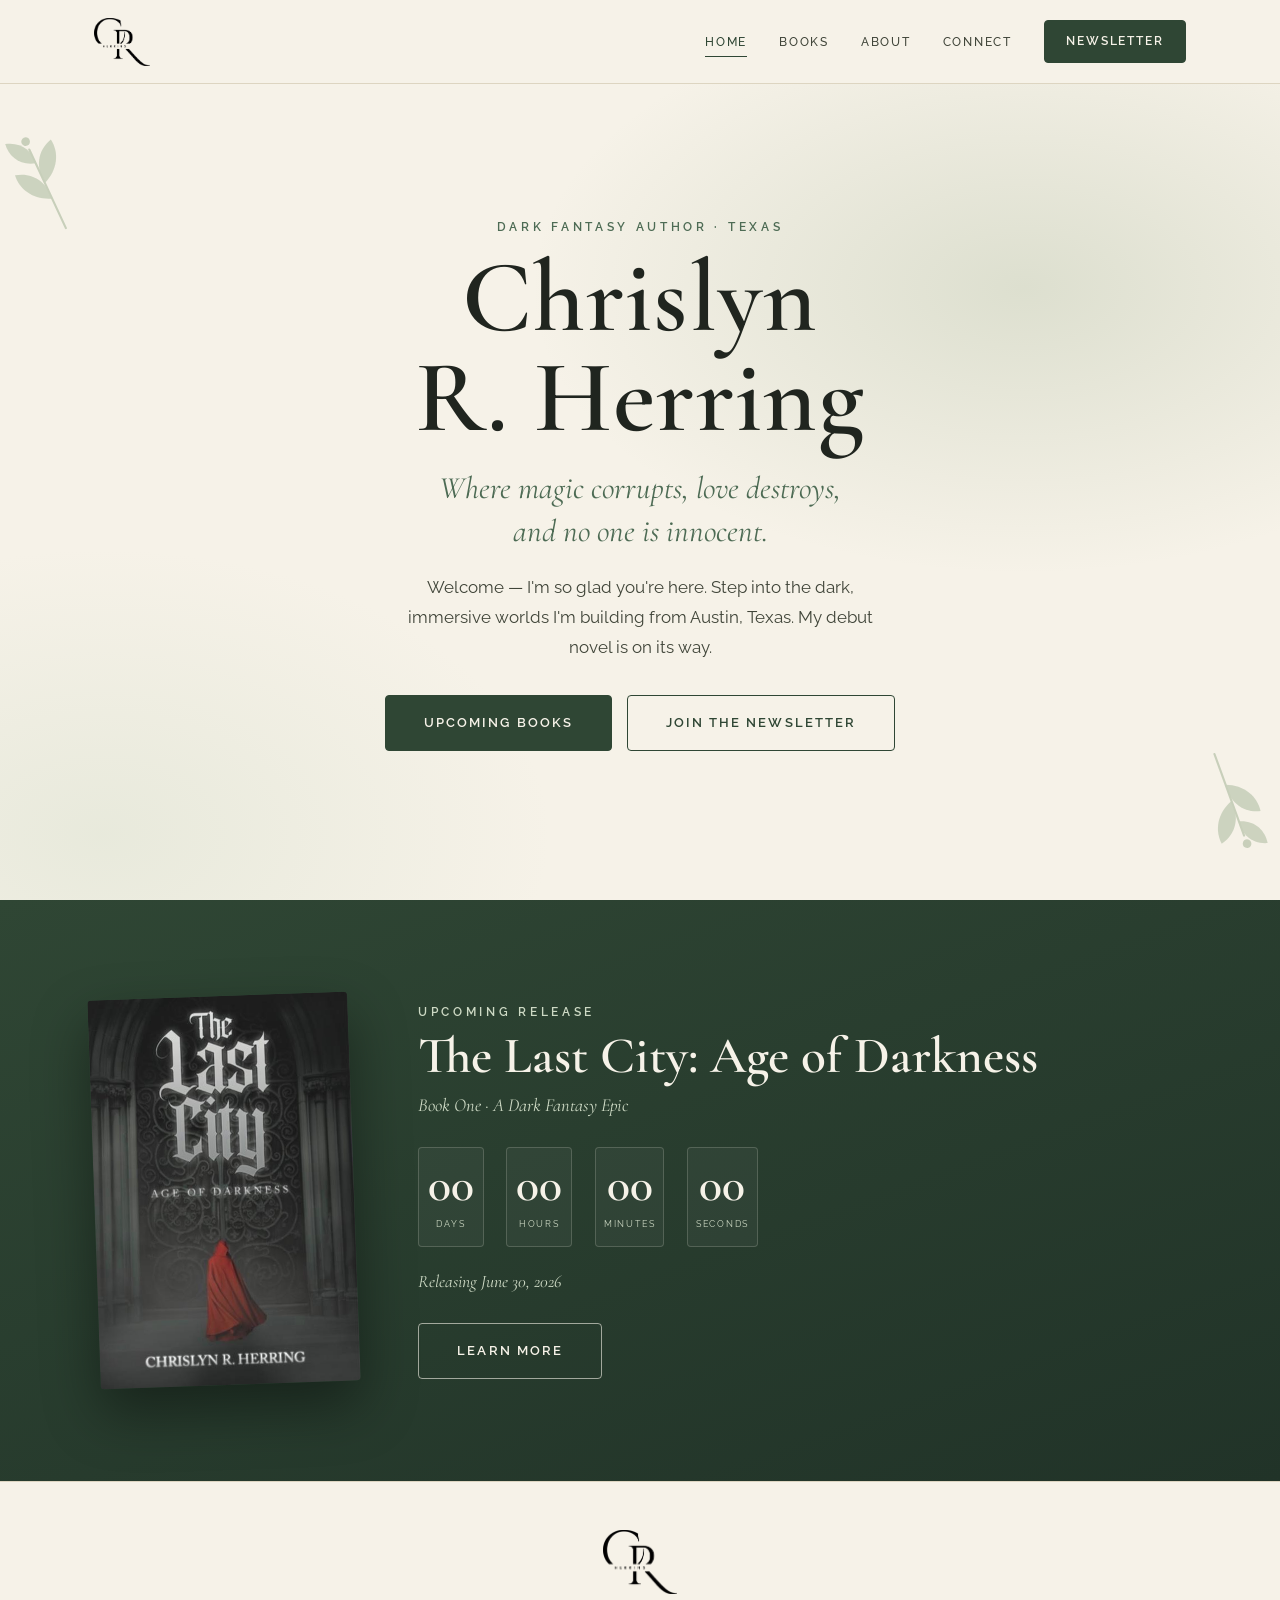
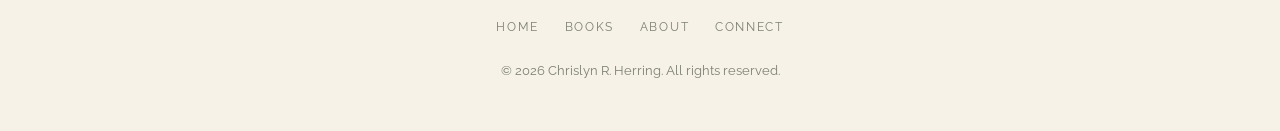
==== commit cbe361e8: "Fix mobile nav drawer height and update hero tagline - Mobile menu was sized to the backdrop-filtere" ====
--- a/index.html
+++ b/index.html
@@ -43,7 +43,7 @@
         <div class="hero__inner">
             <p class="eyebrow">Dark Fantasy Author &middot; Texas</p>
             <h1 class="hero__name">Chrislyn<br>R. Herring</h1>
-            <p class="hero__tagline">Worlds where survival demands sacrifice &mdash; and freedom demands blood.</p>
+            <p class="hero__tagline">Where magic corrupts, love destroys, and no one is innocent.</p>
             <p class="hero__intro">Welcome &mdash; I'm so glad you're here. Step into the dark, immersive worlds I'm building from Austin, Texas. My debut novel is on its way.</p>
             <div class="hero__cta">
                 <a href="books.html" class="btn btn--solid btn--lg">Upcoming Books</a>
--- a/styles.css
+++ b/styles.css
@@ -147,13 +147,16 @@
 @media (max-width: 860px) {
     .nav__toggle { display: flex; }
     .nav__menu {
-        position: fixed; inset: 0 0 0 auto; width: min(80%, 320px);
-        flex-direction: column; justify-content: center; gap: 2rem;
-        background: var(--cream-2); transform: translateX(100%);
+        position: fixed; top: 0; right: 0; left: auto;
+        height: 100vh; height: 100dvh; width: min(82%, 320px);
+        flex-direction: column; justify-content: center; gap: 1.8rem;
+        padding: 2rem; background: var(--cream-2);
+        transform: translateX(100%);
         transition: transform .35s var(--ease); box-shadow: var(--shadow-lg);
     }
     .nav__menu.open { transform: translateX(0); }
-    .nav__link { font-size: 1rem; }
+    .nav__link { font-size: 1.05rem; }
+    .nav__cta { margin-top: .4rem; }
 }
 
 /* =========================================================
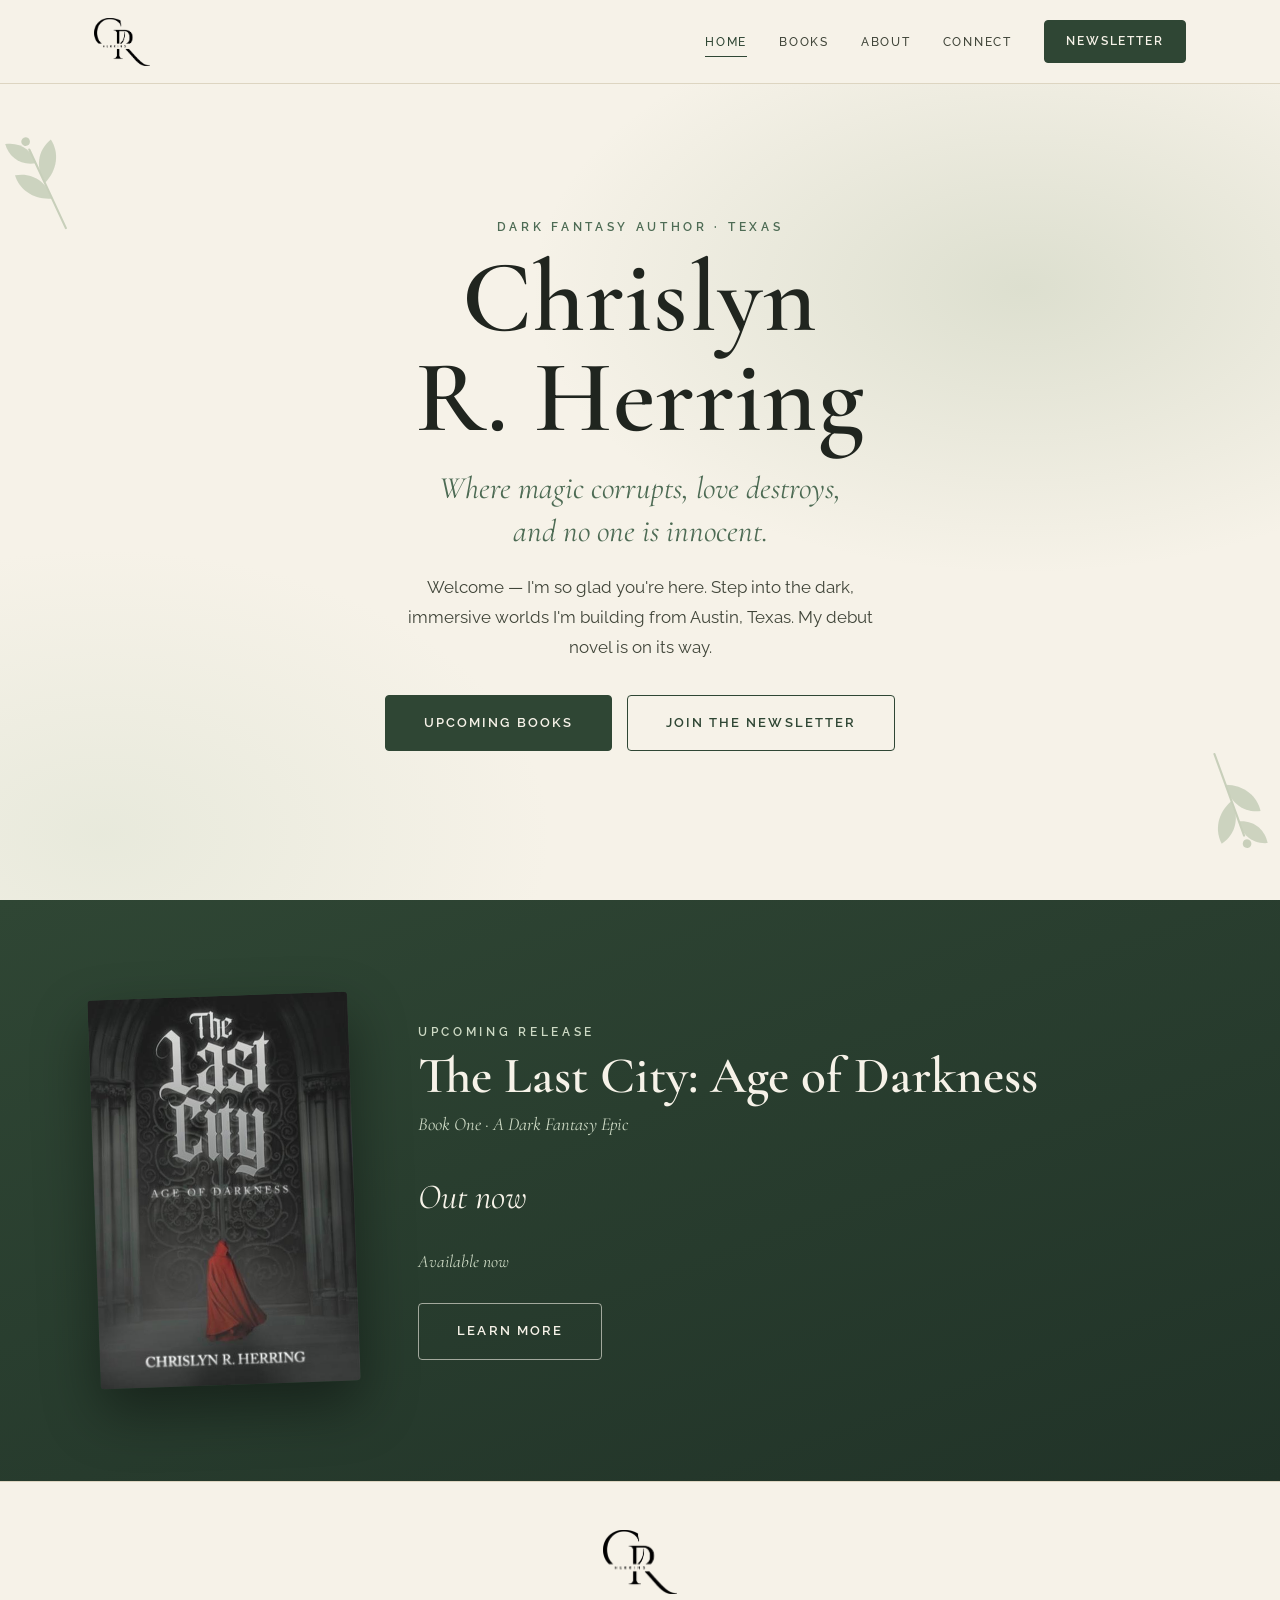
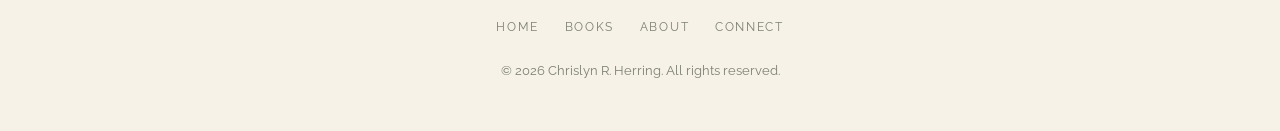
==== commit 3ddffaf4: "fable-commit" ====
--- a/index.html
+++ b/index.html
@@ -7,12 +7,15 @@
     <meta name="author" content="Chrislyn R. Herring">
     <meta property="og:title" content="Chrislyn R. Herring — Dark Fantasy Author">
     <meta property="og:description" content="Dark fantasy author from Texas. Discover the upcoming debut novel and join the newsletter.">
-    <meta property="og:image" content="https://ahicks5.github.io/herring-site/images/author.png">
+    <meta property="og:image" content="https://ahicks5.github.io/herring-site/images/author.jpg">
     <meta property="og:type" content="website">
     <meta property="og:url" content="https://ahicks5.github.io/herring-site/">
     <meta name="twitter:card" content="summary_large_image">
+    <meta name="theme-color" content="#f6f2e8">
     <title>Chrislyn R. Herring — Dark Fantasy Author</title>
-    <link rel="icon" type="image/png" href="images/logo.png">
+    <link rel="canonical" href="https://ahicks5.github.io/herring-site/">
+    <link rel="icon" type="image/png" href="images/favicon.png">
+    <link rel="apple-touch-icon" href="images/apple-touch-icon.png">
     <link rel="preconnect" href="https://fonts.googleapis.com">
     <link rel="preconnect" href="https://fonts.gstatic.com" crossorigin>
     <link href="https://fonts.googleapis.com/css2?family=Cormorant+Garamond:ital,wght@0,400;0,500;0,600;1,400;1,500&family=Raleway:wght@300;400;500;600&display=swap" rel="stylesheet">
@@ -20,12 +23,14 @@
 </head>
 <body>
 
+    <a href="#main" class="skip-link">Skip to content</a>
+
     <header class="nav" id="nav">
         <div class="nav__inner">
             <a href="index.html" class="nav__logo" aria-label="Chrislyn R. Herring — home">
-                <img src="images/logo.png" alt="CR Herring monogram" class="nav__logo-img">
+                <img src="images/logo.png" alt="CR Herring monogram" class="nav__logo-img" width="605" height="519">
             </a>
-            <button class="nav__toggle" id="navToggle" aria-label="Open menu" aria-expanded="false"><span></span><span></span><span></span></button>
+            <button class="nav__toggle" id="navToggle" aria-label="Open menu" aria-expanded="false" aria-controls="navMenu"><span></span><span></span><span></span></button>
             <nav class="nav__menu" id="navMenu">
                 <a href="index.html" class="nav__link nav__link--active">Home</a>
                 <a href="books.html" class="nav__link">Books</a>
@@ -35,6 +40,8 @@
             </nav>
         </div>
     </header>
+
+    <main id="main">
 
     <!-- HERO: welcome -->
     <section class="hero">
@@ -56,13 +63,13 @@
     <section class="highlight">
         <div class="wrap highlight__inner">
             <div class="highlight__cover reveal">
-                <a href="books.html"><img src="images/book-cover.jfif" alt="The Last City: Age of Darkness — book cover"></a>
+                <a href="books.html"><img src="images/book-cover.jpg" alt="The Last City: Age of Darkness — book cover" width="464" height="695" loading="lazy"></a>
             </div>
             <div class="highlight__text reveal">
                 <p class="eyebrow eyebrow--light">Upcoming Release</p>
                 <h2 class="highlight__title">The Last City: Age of Darkness</h2>
                 <p class="highlight__sub">Book One &middot; A Dark Fantasy Epic</p>
-                <div class="countdown">
+                <div class="countdown" data-launch="2026-06-30T00:00:00">
                     <div class="countdown__cell"><span class="countdown__num" id="cdDays">00</span><span class="countdown__lbl">Days</span></div>
                     <div class="countdown__cell"><span class="countdown__num" id="cdHours">00</span><span class="countdown__lbl">Hours</span></div>
                     <div class="countdown__cell"><span class="countdown__num" id="cdMins">00</span><span class="countdown__lbl">Minutes</span></div>
@@ -74,9 +81,11 @@
         </div>
     </section>
 
+    </main>
+
     <footer class="footer">
         <div class="wrap footer__inner">
-            <img src="images/logo.png" alt="CR Herring monogram" class="footer__logo">
+            <img src="images/logo.png" alt="CR Herring monogram" class="footer__logo" width="605" height="519">
             <nav class="footer__nav">
                 <a href="index.html">Home</a>
                 <a href="books.html">Books</a>
--- a/styles.css
+++ b/styles.css
@@ -55,6 +55,13 @@
 }
 
 /* ---- Helpers ---- */
+.skip-link {
+    position: absolute; left: -9999px; top: 0; z-index: 200;
+    padding: .8rem 1.4rem; background: var(--forest); color: var(--cream);
+    font-size: .8rem; letter-spacing: .1em; text-transform: uppercase;
+}
+.skip-link:focus { left: 0; }
+
 .wrap { width: 100%; max-width: var(--maxw); margin: 0 auto; padding: 0 1.5rem; }
 .section { padding: clamp(4rem, 9vw, 7rem) 0; }
 
@@ -146,17 +153,19 @@
 
 @media (max-width: 860px) {
     .nav__toggle { display: flex; }
+    .nav__logo { position: relative; z-index: 101; }
     .nav__menu {
-        position: fixed; top: 0; right: 0; left: auto;
-        height: 100vh; height: 100dvh; width: min(82%, 320px);
-        flex-direction: column; justify-content: center; gap: 1.8rem;
-        padding: 2rem; background: var(--cream-2);
-        transform: translateX(100%);
-        transition: transform .35s var(--ease); box-shadow: var(--shadow-lg);
+        position: fixed; top: 0; left: 0; right: 0;
+        height: 100vh; height: 100dvh;
+        flex-direction: column; justify-content: center; align-items: center; gap: 2.2rem;
+        background: var(--cream);
+        opacity: 0; visibility: hidden; transform: translateY(-6px);
+        transition: opacity .3s var(--ease), transform .3s var(--ease), visibility .3s;
     }
-    .nav__menu.open { transform: translateX(0); }
-    .nav__link { font-size: 1.05rem; }
-    .nav__cta { margin-top: .4rem; }
+    .nav__menu.open { opacity: 1; visibility: visible; transform: none; }
+    .nav__link { font-size: 1.35rem; letter-spacing: .18em; }
+    .nav__cta { margin-top: 1rem; font-size: .8rem; padding: .9rem 2.2rem; }
+    body.menu-open { overflow: hidden; }
 }
 
 /* =========================================================
@@ -224,7 +233,9 @@
     border-radius: var(--radius); background: rgba(255,255,255,.04);
 }
 .countdown__num { font-family: var(--serif); font-weight: 600; font-size: clamp(2rem, 6vw, 3rem); line-height: 1; color: var(--cream); }
-.countdown__lbl { font-size: .56rem; letter-spacing: .2em; text-transform: uppercase; color: var(--mint); margin-top: .5rem; }
+.countdown__lbl { font-size: .64rem; letter-spacing: .2em; text-transform: uppercase; color: var(--mint); margin-top: .5rem; }
+.countdown__done { font-family: var(--serif); font-style: italic; font-size: clamp(1.6rem, 4vw, 2.2rem); color: var(--cream); }
+.release .countdown__done { color: var(--r-head); }
 
 /* =========================================================
    BOOKS PAGE — the book's own dark / crimson world
@@ -236,7 +247,8 @@
     --r-muted:    #9c968c;
     --r-line:     rgba(232,228,223,.14);
 
-    position: relative; overflow: hidden; color: var(--r-text);
+    /* clip, not hidden: an overflow-hidden ancestor disables the sticky cover column */
+    position: relative; overflow: hidden; overflow: clip; color: var(--r-text);
     padding: clamp(3rem, 7vw, 5.5rem) 0 clamp(4rem, 9vw, 7rem);
     background:
         radial-gradient(70% 55% at 82% 0%, rgba(194,58,82,.16), transparent 60%),
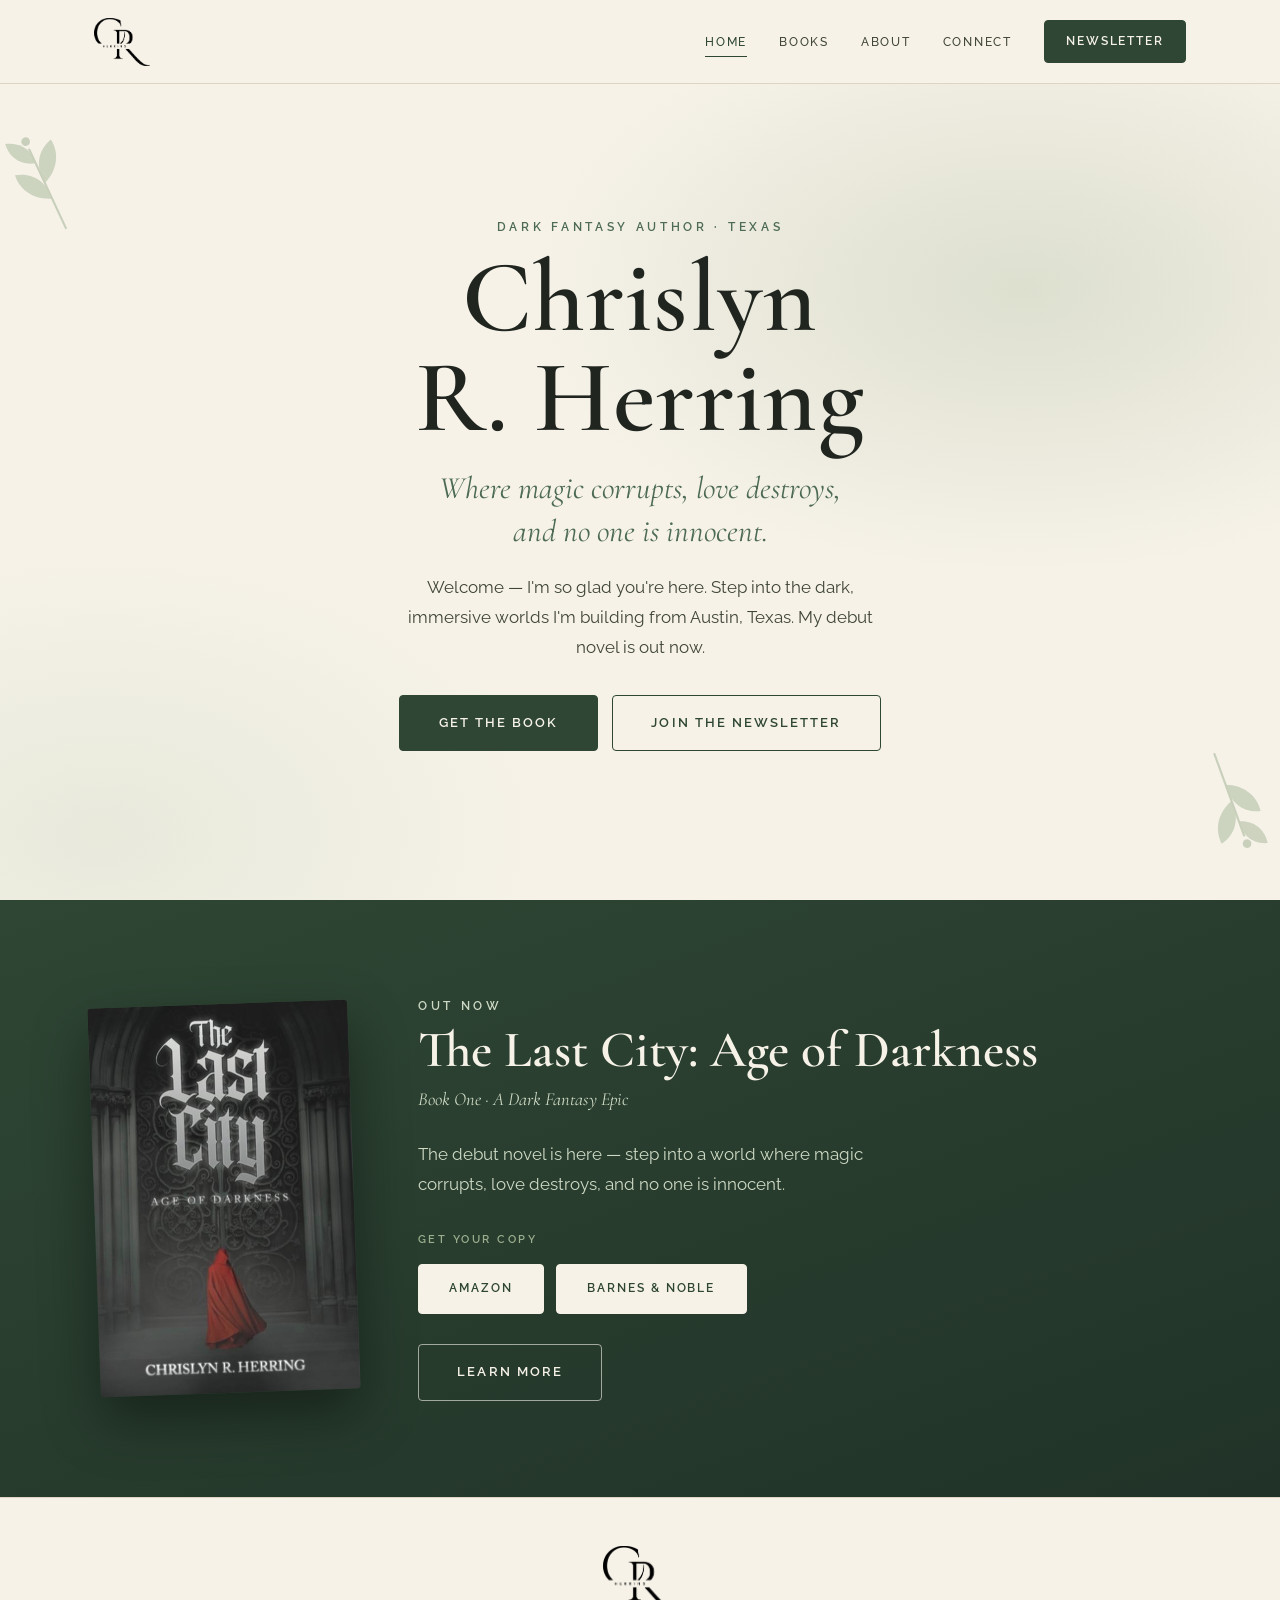
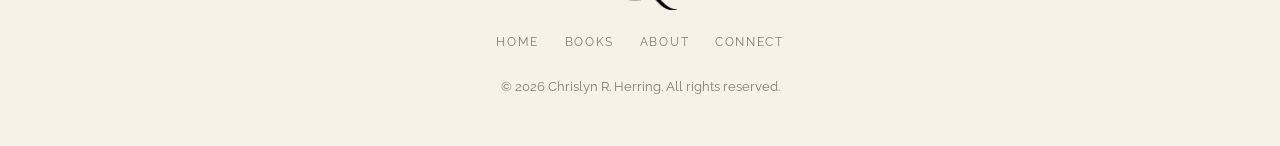
==== commit b799f113: "Reframe home highlight as released; add buy links - Replace 'Upcoming Release' + countdown with 'Out" ====
--- a/index.html
+++ b/index.html
@@ -3,17 +3,17 @@
 <head>
     <meta charset="UTF-8">
     <meta name="viewport" content="width=device-width, initial-scale=1.0">
-    <meta name="description" content="Chrislyn R. Herring is a dark fantasy author from Texas. Welcome — discover her upcoming debut novel and join the newsletter.">
+    <meta name="description" content="Chrislyn R. Herring is a dark fantasy author from Texas. Her debut novel, The Last City: Age of Darkness, is out now — read it and join the newsletter.">
     <meta name="author" content="Chrislyn R. Herring">
     <meta property="og:title" content="Chrislyn R. Herring — Dark Fantasy Author">
-    <meta property="og:description" content="Dark fantasy author from Texas. Discover the upcoming debut novel and join the newsletter.">
-    <meta property="og:image" content="https://ahicks5.github.io/herring-site/images/author.jpg">
+    <meta property="og:description" content="Dark fantasy author from Texas. Her debut novel is out now — read it and join the newsletter.">
+    <meta property="og:image" content="https://www.chrislynrherring.com/images/author.jpg">
     <meta property="og:type" content="website">
-    <meta property="og:url" content="https://ahicks5.github.io/herring-site/">
+    <meta property="og:url" content="https://www.chrislynrherring.com/">
     <meta name="twitter:card" content="summary_large_image">
     <meta name="theme-color" content="#f6f2e8">
     <title>Chrislyn R. Herring — Dark Fantasy Author</title>
-    <link rel="canonical" href="https://ahicks5.github.io/herring-site/">
+    <link rel="canonical" href="https://www.chrislynrherring.com/">
     <link rel="icon" type="image/png" href="images/favicon.png">
     <link rel="apple-touch-icon" href="images/apple-touch-icon.png">
     <link rel="preconnect" href="https://fonts.googleapis.com">
@@ -51,9 +51,9 @@
             <p class="eyebrow">Dark Fantasy Author &middot; Texas</p>
             <h1 class="hero__name">Chrislyn<br>R. Herring</h1>
             <p class="hero__tagline">Where magic corrupts, love destroys, and no one is innocent.</p>
-            <p class="hero__intro">Welcome &mdash; I'm so glad you're here. Step into the dark, immersive worlds I'm building from Austin, Texas. My debut novel is on its way.</p>
+            <p class="hero__intro">Welcome &mdash; I'm so glad you're here. Step into the dark, immersive worlds I'm building from Austin, Texas. My debut novel is out now.</p>
             <div class="hero__cta">
-                <a href="books.html" class="btn btn--solid btn--lg">Upcoming Books</a>
+                <a href="books.html" class="btn btn--solid btn--lg">Get the Book</a>
                 <a href="connect.html" class="btn btn--ghost btn--lg">Join the Newsletter</a>
             </div>
         </div>
@@ -66,16 +66,17 @@
                 <a href="books.html"><img src="images/book-cover.jpg" alt="The Last City: Age of Darkness — book cover" width="464" height="695" loading="lazy"></a>
             </div>
             <div class="highlight__text reveal">
-                <p class="eyebrow eyebrow--light">Upcoming Release</p>
+                <p class="eyebrow eyebrow--light">Out Now</p>
                 <h2 class="highlight__title">The Last City: Age of Darkness</h2>
                 <p class="highlight__sub">Book One &middot; A Dark Fantasy Epic</p>
-                <div class="countdown" data-launch="2026-06-30T00:00:00">
-                    <div class="countdown__cell"><span class="countdown__num" id="cdDays">00</span><span class="countdown__lbl">Days</span></div>
-                    <div class="countdown__cell"><span class="countdown__num" id="cdHours">00</span><span class="countdown__lbl">Hours</span></div>
-                    <div class="countdown__cell"><span class="countdown__num" id="cdMins">00</span><span class="countdown__lbl">Minutes</span></div>
-                    <div class="countdown__cell"><span class="countdown__num" id="cdSecs">00</span><span class="countdown__lbl">Seconds</span></div>
+                <p class="highlight__blurb">The debut novel is here &mdash; step into a world where magic corrupts, love destroys, and no one is innocent.</p>
+                <div class="buylinks">
+                    <p class="buylinks__label">Get your copy</p>
+                    <div class="buylinks__row">
+                        <a href="https://a.co/d/0ab5CdW2" class="btn buylink" target="_blank" rel="noopener">Amazon</a>
+                        <a href="https://www.barnesandnoble.com/w/the-last-city-chrislyn-r-herring/1150711027?ean=9781637848234" class="btn buylink" target="_blank" rel="noopener">Barnes &amp; Noble</a>
+                    </div>
                 </div>
-                <p class="highlight__date">Releasing June 30, 2026</p>
                 <a href="books.html" class="btn btn--light btn--lg">Learn More</a>
             </div>
         </div>
--- a/styles.css
+++ b/styles.css
@@ -218,9 +218,20 @@
 .highlight__title { font-family: var(--serif); font-weight: 600; font-size: clamp(2rem, 5vw, 3.2rem); color: var(--cream); margin: .5rem 0 .3rem; line-height: 1.05; }
 .highlight__sub { font-family: var(--serif); font-style: italic; font-size: 1.15rem; color: var(--mint); margin-bottom: 1.6rem; }
 .highlight__date { font-family: var(--serif); font-style: italic; font-size: 1.1rem; color: var(--mint); margin: 1.2rem 0 1.6rem; }
+.highlight__blurb { color: var(--mint); max-width: 46ch; margin: 0 0 1.9rem; }
+
+/* Buy links (where to buy the book) */
+.buylinks { margin-bottom: 1.9rem; }
+.buylinks__label { font-size: .7rem; font-weight: 600; letter-spacing: .22em; text-transform: uppercase; color: var(--sage); margin-bottom: .85rem; }
+.buylinks__row { display: flex; flex-wrap: wrap; gap: .7rem; }
+.buylink { background: var(--cream); color: var(--forest); border-color: var(--cream); }
+.buylink:hover { background: var(--mint); border-color: var(--mint); color: var(--forest-deep); transform: translateY(-2px); box-shadow: var(--shadow); }
+
 @media (max-width: 760px) {
     .highlight__inner { grid-template-columns: 1fr; text-align: center; gap: 2.2rem; }
     .highlight .countdown { justify-content: center; }
+    .highlight__blurb { margin-left: auto; margin-right: auto; }
+    .highlight .buylinks__row { justify-content: center; }
 }
 
 /* =========================================================
